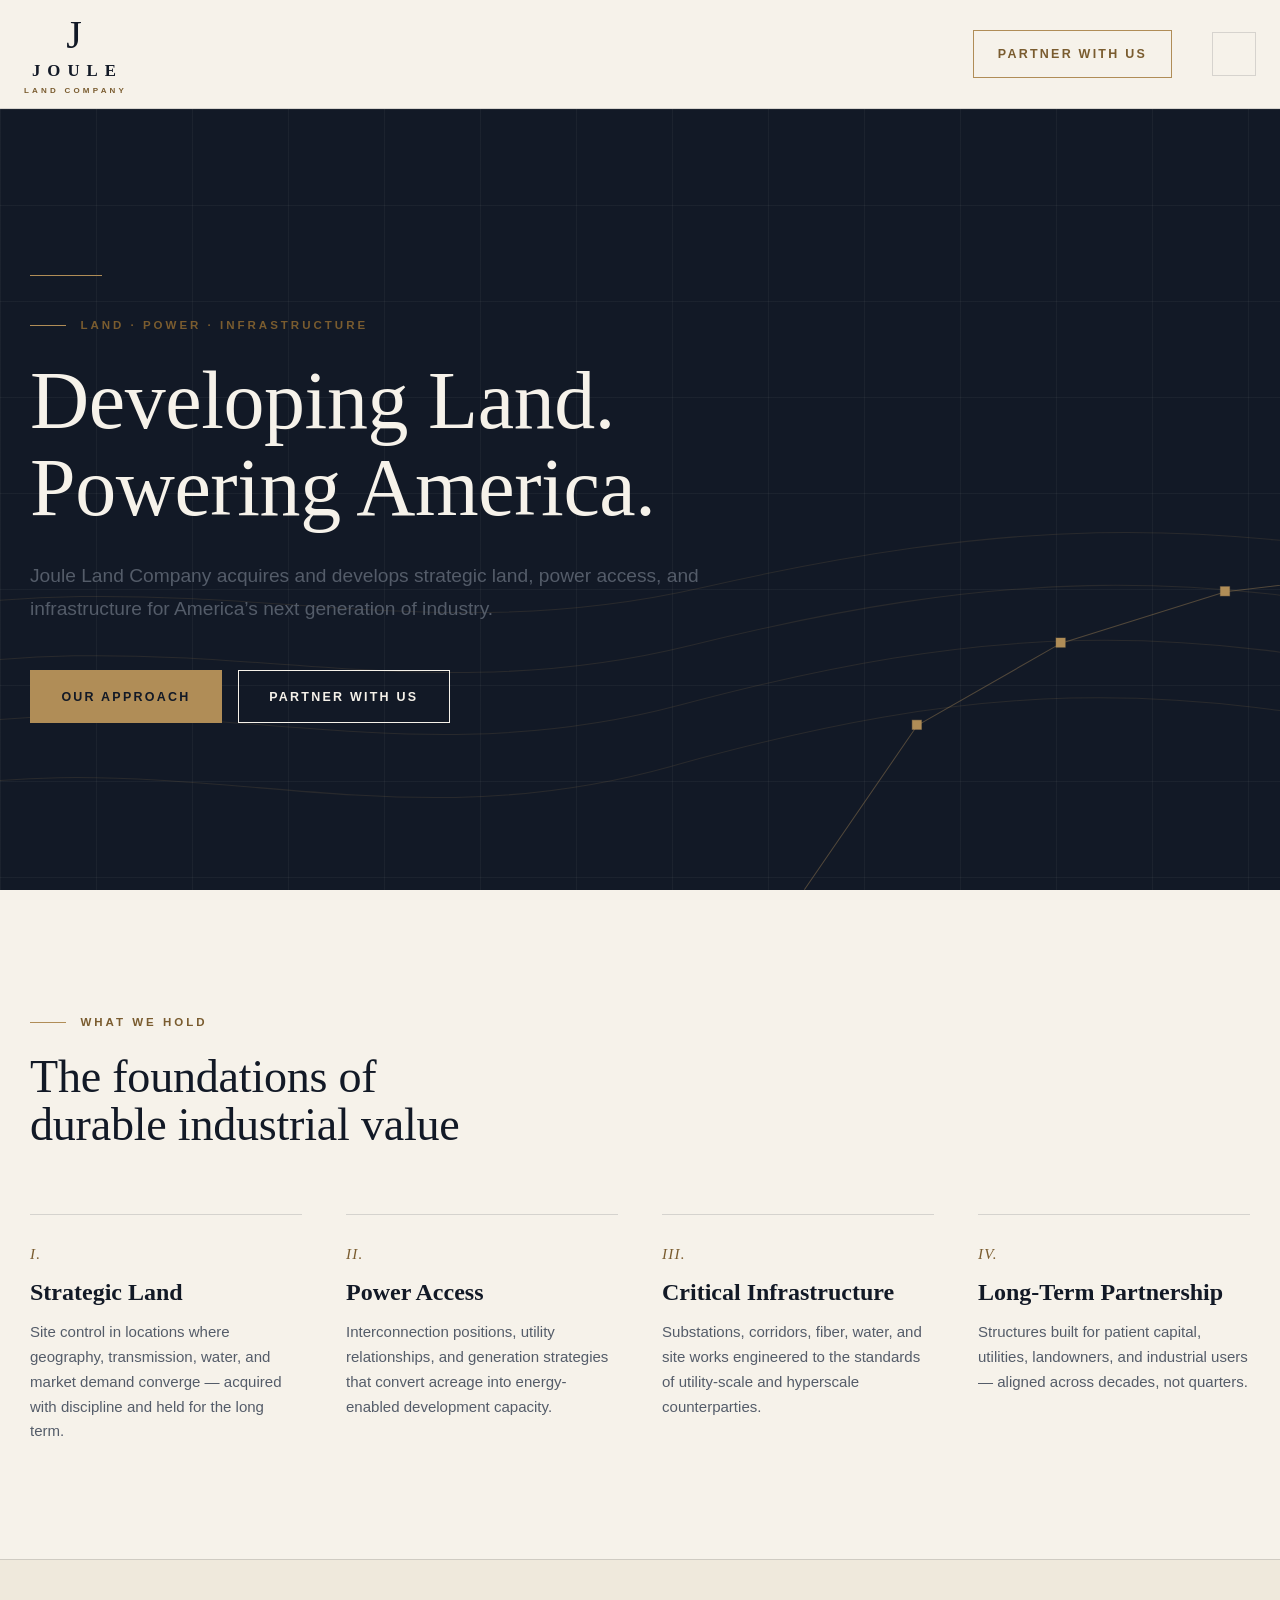
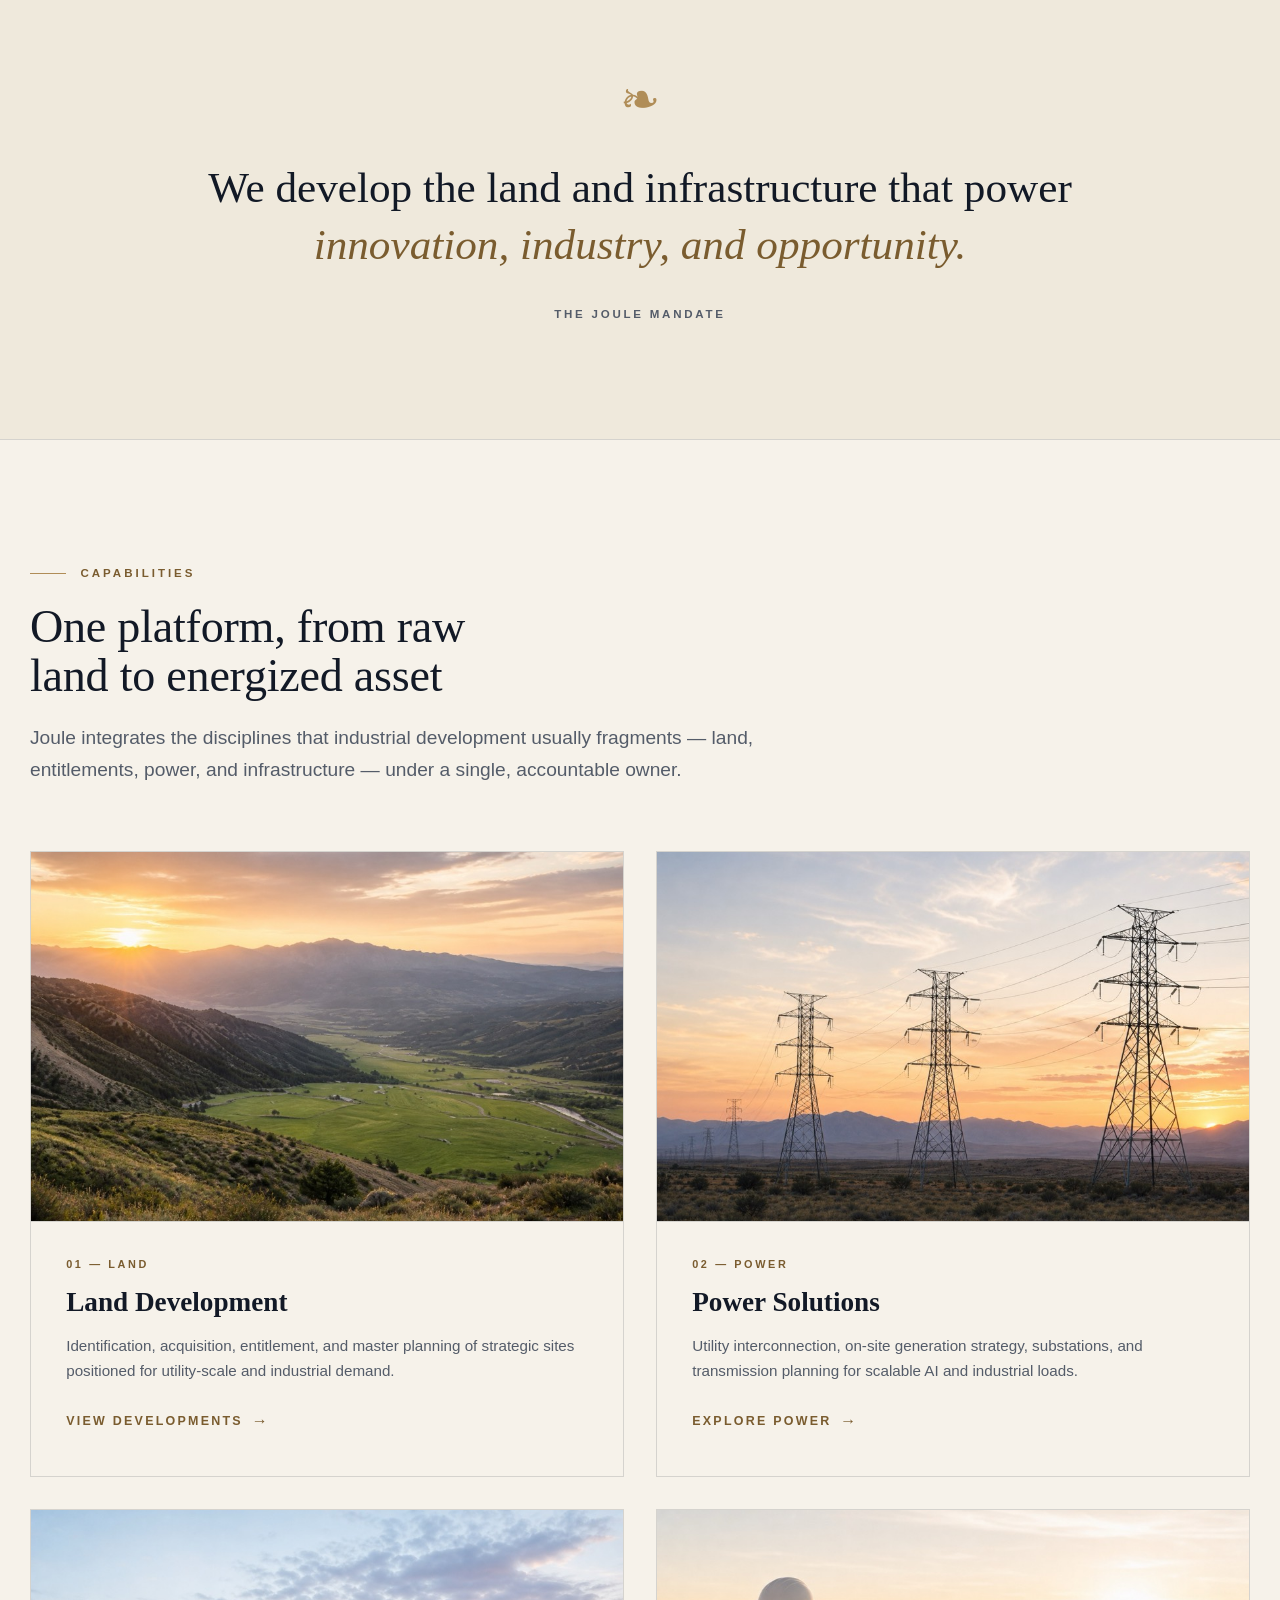
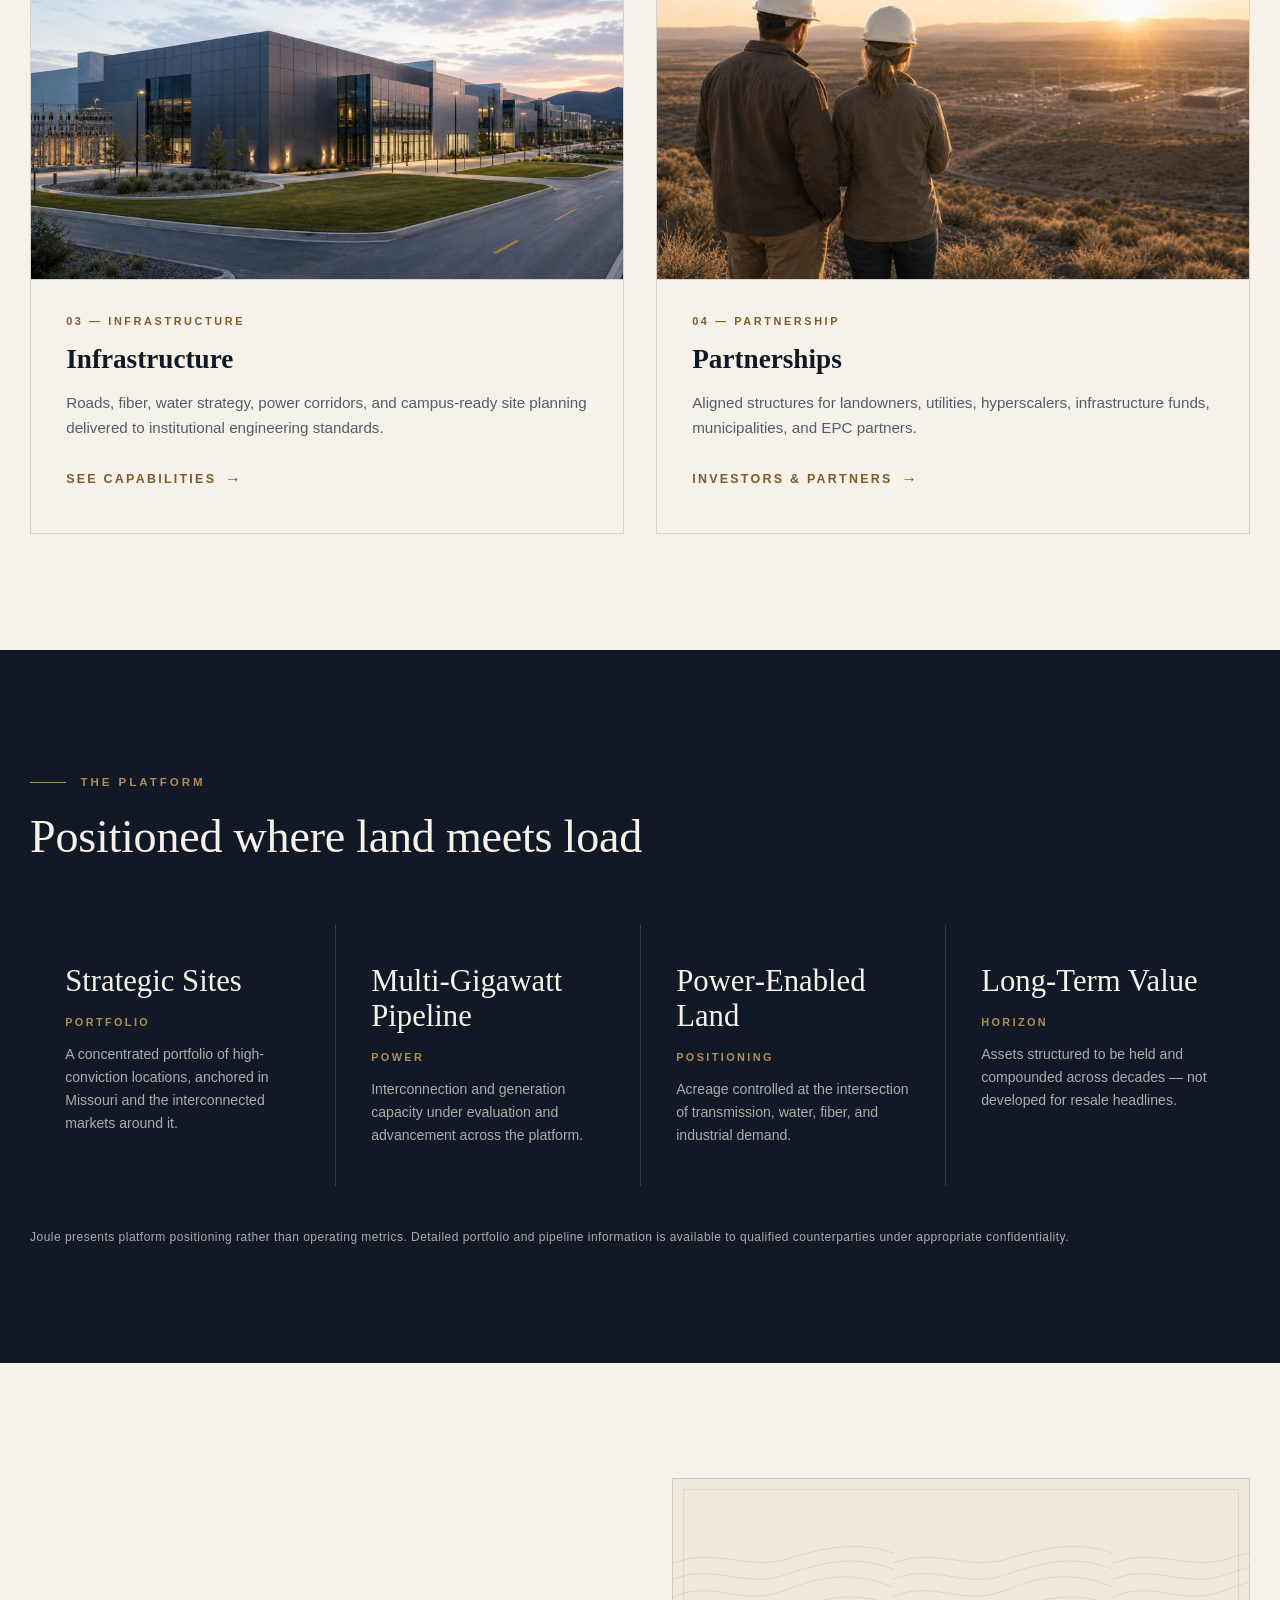
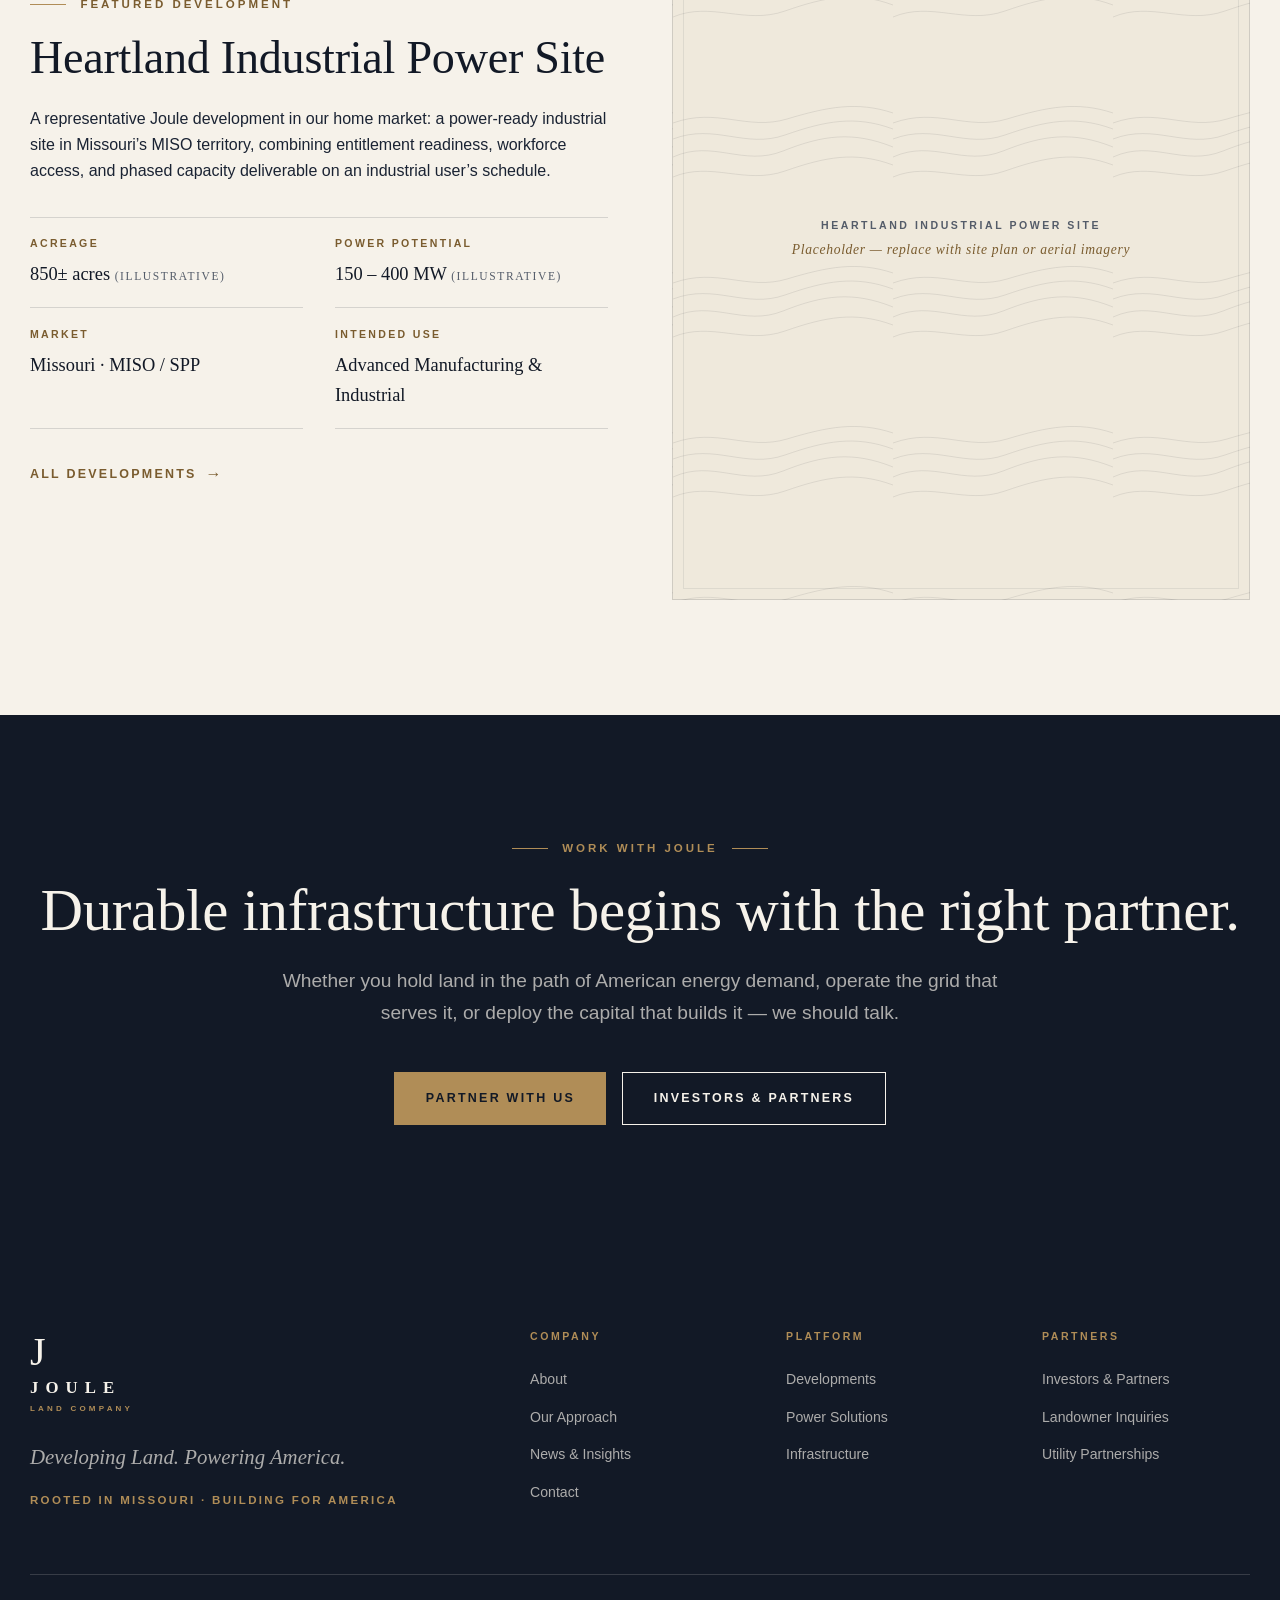
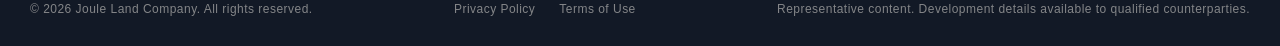
==== index.html @ 88231679 "World-class pass: consolidated design system, brand infrastructure, Missouri anchor, legal pages, se" ====
<!DOCTYPE html>
<html lang="en">
<head>
  <meta charset="UTF-8">
  <meta name="viewport" content="width=device-width, initial-scale=1.0">
  <title>Joule Land Company — Developing Land. Powering America.</title>
  <meta name="description" content="Joule Land Company acquires and develops strategic land, secures scalable power access, and delivers critical infrastructure for AI data centers, utilities, and American industry.">
  <link rel="icon" type="image/svg+xml" href="favicon.svg">
  <link rel="apple-touch-icon" href="apple-touch-icon.png">
  <meta property="og:type" content="website">
  <meta property="og:site_name" content="Joule Land Company">
  <meta property="og:title" content="Joule Land Company — Developing Land. Powering America.">
  <meta property="og:description" content="Strategic land, power access, and critical infrastructure for America's next generation of industry.">
  <meta property="og:image" content="images/brand-lockup.jpg">
  <meta name="twitter:card" content="summary_large_image">
  <!-- Enable at production domain launch:
  <link rel="canonical" href="https://joulelandcompany.com/"> -->
  <link rel="preload" href="fonts/cormorant-garamond-500.woff2" as="font" type="font/woff2" crossorigin>
  <link rel="preload" href="fonts/public-sans-400.woff2" as="font" type="font/woff2" crossorigin>
  <link rel="stylesheet" href="css/styles.css">
  <script type="application/ld+json">
  {
    "@context": "https://schema.org",
    "@type": "Organization",
    "name": "Joule Land Company",
    "slogan": "Developing Land. Powering America.",
    "description": "Joule Land Company acquires and develops strategic land, secures scalable power access, and delivers critical infrastructure for AI data centers, utilities, industrial campuses, and long-term American energy development.",
    "url": "https://joulelandcompany.com/",
    "email": "info@joulelandcompany.com",
    "address": { "@type": "PostalAddress", "addressRegion": "MO", "addressCountry": "US" },
    "areaServed": "US"
  }
  </script>
</head>
<body>
  <a class="skip-link" href="#main">Skip to main content</a>

  <header class="site-header">
    <div class="container header-inner">
      <a class="brand" href="index.html" aria-label="Joule Land Company — Home">
        <span class="brand-j" aria-hidden="true">J</span>
        <span class="brand-name">JOULE</span>
        <span class="brand-sub">Land Company</span>
      </a>
      <nav class="site-nav" id="site-nav" aria-label="Primary">
        <a href="about.html">About</a>
        <a href="our-approach.html">Our Approach</a>
        <a href="developments.html">Developments</a>
        <a href="power-solutions.html">Power Solutions</a>
        <a href="infrastructure.html">Infrastructure</a>
        <a href="investors-partners.html">Investors</a>
        <a href="insights.html">News</a>
        <a href="contact.html">Contact</a>
      </nav>
      <div class="header-cta">
        <a class="btn btn--outline" href="contact.html">Partner With Us</a>
      </div>
      <button class="nav-toggle" aria-expanded="false" aria-controls="site-nav" aria-label="Toggle navigation">
        <span></span><span></span><span></span>
      </button>
    </div>
  </header>

  <main id="main">

    <!-- Hero — dark, engraved, survey-plat motif -->
    <section class="hero">
      <svg class="hero-art" viewBox="0 0 1440 760" preserveAspectRatio="xMidYMid slice" aria-hidden="true" focusable="false">
        <g fill="none" stroke="#B08D57" stroke-opacity="0.14">
          <path d="M-60 620 C 260 540 460 660 760 580 S 1240 500 1520 560"/>
          <path d="M-60 560 C 270 484 470 596 770 522 S 1250 448 1520 502"/>
          <path d="M-60 500 C 280 430 480 534 780 466 S 1260 398 1520 446"/>
          <path d="M-60 680 C 250 598 450 724 750 640 S 1230 554 1520 618"/>
        </g>
        <g stroke="#B08D57" stroke-opacity="0.4">
          <polyline points="880,760 990,600 1130,520 1290,470 1440,452" fill="none"/>
          <rect x="985" y="595" width="9" height="9" fill="#B08D57"/>
          <rect x="1125" y="515" width="9" height="9" fill="#B08D57"/>
          <rect x="1285" y="465" width="9" height="9" fill="#B08D57"/>
        </g>
      </svg>
      <div class="container">
        <div class="hero-inner">
          <div class="hero-rule reveal"></div>
          <p class="eyebrow reveal">Land · Power · Infrastructure</p>
          <h1 class="display display--hero reveal reveal-d1">Developing Land.<br>Powering America.</h1>
          <p class="lede reveal reveal-d2">Joule Land Company acquires and develops strategic land, power access, and infrastructure for America&rsquo;s next generation of industry.</p>
          <div class="hero-actions reveal reveal-d3">
            <a class="btn btn--bronze" href="our-approach.html">Our Approach</a>
            <a class="btn btn--on-dark" href="contact.html">Partner With Us</a>
          </div>
        </div>
      </div>
    </section>

    <!-- Value pillars -->
    <section class="section">
      <div class="container">
        <div class="section-head reveal">
          <p class="eyebrow">What We Hold</p>
          <h2 class="display display--lg">The foundations of durable industrial value</h2>
        </div>
        <ul class="pillars">
          <li class="pillar reveal">
            <span class="pillar-num">I.</span>
            <h3>Strategic Land</h3>
            <p>Site control in locations where geography, transmission, water, and market demand converge — acquired with discipline and held for the long term.</p>
          </li>
          <li class="pillar reveal reveal-d1">
            <span class="pillar-num">II.</span>
            <h3>Power Access</h3>
            <p>Interconnection positions, utility relationships, and generation strategies that convert acreage into energy-enabled development capacity.</p>
          </li>
          <li class="pillar reveal reveal-d2">
            <span class="pillar-num">III.</span>
            <h3>Critical Infrastructure</h3>
            <p>Substations, corridors, fiber, water, and site works engineered to the standards of utility-scale and hyperscale counterparties.</p>
          </li>
          <li class="pillar reveal reveal-d3">
            <span class="pillar-num">IV.</span>
            <h3>Long-Term Partnership</h3>
            <p>Structures built for patient capital, utilities, landowners, and industrial users — aligned across decades, not quarters.</p>
          </li>
        </ul>
      </div>
    </section>

    <!-- Mission statement -->
    <section class="section section--tone section--line-top">
      <div class="container">
        <div class="statement reveal">
          <span class="statement-mark" aria-hidden="true">&#10087;</span>
          <blockquote>We develop the land and infrastructure that power <em>innovation, industry, and opportunity.</em></blockquote>
          <p class="attribution">The Joule Mandate</p>
        </div>
      </div>
    </section>

    <!-- Feature cards -->
    <section class="section section--line-top">
      <div class="container">
        <div class="section-head reveal">
          <p class="eyebrow">Capabilities</p>
          <h2 class="display display--lg">One platform, from raw land to energized asset</h2>
          <p class="lede">Joule integrates the disciplines that industrial development usually fragments — land, entitlements, power, and infrastructure — under a single, accountable owner.</p>
        </div>
        <div class="cards">
          <a class="card reveal" href="developments.html">
            <figure class="media">
              <img src="images/card-land.jpg"
                   srcset="images/card-land-480.jpg 480w, images/card-land-900.jpg 900w, images/card-land.jpg 1400w"
                   sizes="(max-width: 820px) 100vw, 50vw"
                   width="1400" height="1050"
                   alt="Open valley ranchland at sunrise with mountains in the distance" loading="lazy">
            </figure>
            <div class="card-body">
              <span class="card-kicker">01 — Land</span>
              <h3>Land Development</h3>
              <p>Identification, acquisition, entitlement, and master planning of strategic sites positioned for utility-scale and industrial demand.</p>
              <span class="text-link">View Developments</span>
            </div>
          </a>
          <a class="card reveal reveal-d1" href="power-solutions.html">
            <figure class="media">
              <img src="images/card-power.jpg"
                   srcset="images/card-power-480.jpg 480w, images/card-power-900.jpg 900w, images/card-power.jpg 1400w"
                   sizes="(max-width: 820px) 100vw, 50vw"
                   width="1400" height="1050"
                   alt="High-voltage transmission towers at sunset" loading="lazy">
            </figure>
            <div class="card-body">
              <span class="card-kicker">02 — Power</span>
              <h3>Power Solutions</h3>
              <p>Utility interconnection, on-site generation strategy, substations, and transmission planning for scalable AI and industrial loads.</p>
              <span class="text-link">Explore Power</span>
            </div>
          </a>
          <a class="card reveal" href="infrastructure.html">
            <figure class="media">
              <img src="images/card-infrastructure.jpg"
                   srcset="images/card-infrastructure-480.jpg 480w, images/card-infrastructure-900.jpg 900w, images/card-infrastructure.jpg 1400w"
                   sizes="(max-width: 820px) 100vw, 50vw"
                   width="1400" height="1050"
                   alt="Modern data center campus at dusk with substation" loading="lazy">
            </figure>
            <div class="card-body">
              <span class="card-kicker">03 — Infrastructure</span>
              <h3>Infrastructure</h3>
              <p>Roads, fiber, water strategy, power corridors, and campus-ready site planning delivered to institutional engineering standards.</p>
              <span class="text-link">See Capabilities</span>
            </div>
          </a>
          <a class="card reveal reveal-d1" href="investors-partners.html">
            <figure class="media">
              <img src="images/card-partnerships.jpg"
                   srcset="images/card-partnerships-480.jpg 480w, images/card-partnerships-900.jpg 900w, images/card-partnerships.jpg 1400w"
                   sizes="(max-width: 820px) 100vw, 50vw"
                   width="1400" height="1050"
                   alt="Two engineers overlooking a development site at sunset" loading="lazy">
            </figure>
            <div class="card-body">
              <span class="card-kicker">04 — Partnership</span>
              <h3>Partnerships</h3>
              <p>Aligned structures for landowners, utilities, hyperscalers, infrastructure funds, municipalities, and EPC partners.</p>
              <span class="text-link">Investors &amp; Partners</span>
            </div>
          </a>
        </div>
      </div>
    </section>

    <!-- Metrics band -->
    <section class="section section--dark">
      <div class="container">
        <div class="section-head reveal">
          <p class="eyebrow">The Platform</p>
          <h2 class="display display--lg">Positioned where land meets load</h2>
        </div>
        <div class="metrics reveal">
          <div class="metric">
            <div class="metric-value">Strategic Sites</div>
            <div class="metric-label">Portfolio</div>
            <p>A concentrated portfolio of high-conviction locations, anchored in Missouri and the interconnected markets around it.</p>
          </div>
          <div class="metric">
            <div class="metric-value">Multi&#8209;Gigawatt Pipeline</div>
            <div class="metric-label">Power</div>
            <p>Interconnection and generation capacity under evaluation and advancement across the platform.</p>
          </div>
          <div class="metric">
            <div class="metric-value">Power&#8209;Enabled Land</div>
            <div class="metric-label">Positioning</div>
            <p>Acreage controlled at the intersection of transmission, water, fiber, and industrial demand.</p>
          </div>
          <div class="metric">
            <div class="metric-value">Long&#8209;Term Value</div>
            <div class="metric-label">Horizon</div>
            <p>Assets structured to be held and compounded across decades — not developed for resale headlines.</p>
          </div>
        </div>
        <p class="metrics-note reveal">Joule presents platform positioning rather than operating metrics. Detailed portfolio and pipeline information is available to qualified counterparties under appropriate confidentiality.</p>
      </div>
    </section>

    <!-- Featured development — Missouri-anchored -->
    <section class="section">
      <div class="container">
        <div class="split split--media-right">
          <div class="split-content reveal">
            <p class="eyebrow">Featured Development</p>
            <h2 class="display display--lg">Heartland Industrial Power Site</h2>
            <div class="prose">
              <p>A representative Joule development in our home market: a power-ready industrial site in Missouri&rsquo;s MISO territory, combining entitlement readiness, workforce access, and phased capacity deliverable on an industrial user&rsquo;s schedule.</p>
            </div>
            <dl class="spec-list">
              <div><dt>Acreage</dt><dd>850&plusmn; acres <span class="smallcaps-note">(illustrative)</span></dd></div>
              <div><dt>Power Potential</dt><dd>150 &ndash; 400 MW <span class="smallcaps-note">(illustrative)</span></dd></div>
              <div><dt>Market</dt><dd>Missouri · MISO / SPP</dd></div>
              <div><dt>Intended Use</dt><dd>Advanced Manufacturing &amp; Industrial</dd></div>
            </dl>
            <a class="text-link" href="developments.html">All Developments</a>
          </div>
          <figure class="split-media media reveal reveal-d1" role="img" aria-label="Placeholder for Heartland Industrial Power Site imagery">
            <div class="media-ph media-ph--tall">
              <span class="media-label">Heartland Industrial Power Site<em>Placeholder — replace with site plan or aerial imagery</em></span>
            </div>
          </figure>
        </div>
      </div>
    </section>

    <!-- Partner CTA -->
    <section class="section section--dark">
      <div class="container">
        <div class="cta-band reveal">
          <p class="eyebrow eyebrow--center">Work With Joule</p>
          <h2 class="display display--xl">Durable infrastructure begins with the right partner.</h2>
          <p class="lede">Whether you hold land in the path of American energy demand, operate the grid that serves it, or deploy the capital that builds it — we should talk.</p>
          <div class="actions">
            <a class="btn btn--bronze" href="contact.html">Partner With Us</a>
            <a class="btn btn--on-dark" href="investors-partners.html">Investors &amp; Partners</a>
          </div>
        </div>
      </div>
    </section>

  </main>

  <footer class="site-footer">
    <div class="container">
      <div class="footer-main">
        <div class="footer-brand">
          <a class="brand brand--left" href="index.html" aria-label="Joule Land Company — Home">
            <span class="brand-j" aria-hidden="true">J</span>
            <span class="brand-name">JOULE</span>
            <span class="brand-sub">Land Company</span>
          </a>
          <p class="footer-slogan">Developing Land. Powering America.</p>
          <p class="footer-locale">Rooted in Missouri · Building for America</p>
        </div>
        <div class="footer-col">
          <h3>Company</h3>
          <ul>
            <li><a href="about.html">About</a></li>
            <li><a href="our-approach.html">Our Approach</a></li>
            <li><a href="insights.html">News &amp; Insights</a></li>
            <li><a href="contact.html">Contact</a></li>
          </ul>
        </div>
        <div class="footer-col">
          <h3>Platform</h3>
          <ul>
            <li><a href="developments.html">Developments</a></li>
            <li><a href="power-solutions.html">Power Solutions</a></li>
            <li><a href="infrastructure.html">Infrastructure</a></li>
          </ul>
        </div>
        <div class="footer-col">
          <h3>Partners</h3>
          <ul>
            <li><a href="investors-partners.html">Investors &amp; Partners</a></li>
            <li><a href="contact.html">Landowner Inquiries</a></li>
            <li><a href="contact.html">Utility Partnerships</a></li>
          </ul>
        </div>
      </div>
      <div class="footer-bottom">
        <span>&copy; <span id="footer-year">2026</span> Joule Land Company. All rights reserved.</span>
        <nav class="footer-legal" aria-label="Legal">
          <a href="privacy.html">Privacy Policy</a>
          <a href="terms.html">Terms of Use</a>
        </nav>
        <span>Representative content. Development details available to qualified counterparties.</span>
      </div>
    </div>
  </footer>

  <script src="js/main.js"></script>
</body>
</html>
---- css/styles.css ----
/* ============================================================
   JOULE LAND COMPANY — Design System v2.0 (consolidated)
   Developing Land. Powering America.
   ------------------------------------------------------------
   Palette:   deep navy ink / warm off-white paper / aged bronze
   Type:      Cormorant Garamond (display serif) + Public Sans (body)
   Voice:     institutional, restrained, permanent
   One generation, no drift: every visual decision lives here.
   ============================================================ */

/* ---------- Self-hosted fonts (latin subsets) ---------- */
@font-face {
  font-family: "Cormorant Garamond";
  font-style: normal; font-weight: 400; font-display: swap;
  src: url("../fonts/cormorant-garamond-400.woff2") format("woff2");
}
@font-face {
  font-family: "Cormorant Garamond";
  font-style: normal; font-weight: 500; font-display: swap;
  src: url("../fonts/cormorant-garamond-500.woff2") format("woff2");
}
@font-face {
  font-family: "Cormorant Garamond";
  font-style: normal; font-weight: 600; font-display: swap;
  src: url("../fonts/cormorant-garamond-600.woff2") format("woff2");
}
@font-face {
  font-family: "Cormorant Garamond";
  font-style: italic; font-weight: 400; font-display: swap;
  src: url("../fonts/cormorant-garamond-400-italic.woff2") format("woff2");
}
@font-face {
  font-family: "Cormorant Garamond";
  font-style: italic; font-weight: 500; font-display: swap;
  src: url("../fonts/cormorant-garamond-500-italic.woff2") format("woff2");
}
@font-face {
  font-family: "Public Sans";
  font-style: normal; font-weight: 400; font-display: swap;
  src: url("../fonts/public-sans-400.woff2") format("woff2");
}
@font-face {
  font-family: "Public Sans";
  font-style: normal; font-weight: 500; font-display: swap;
  src: url("../fonts/public-sans-500.woff2") format("woff2");
}
@font-face {
  font-family: "Public Sans";
  font-style: normal; font-weight: 600; font-display: swap;
  src: url("../fonts/public-sans-600.woff2") format("woff2");
}
@font-face {
  font-family: "Public Sans";
  font-style: normal; font-weight: 700; font-display: swap;
  src: url("../fonts/public-sans-700.woff2") format("woff2");
}

/* ---------- Design tokens ---------- */
:root {
  /* Color */
  --paper:        #F6F2EA;
  --paper-2:      #EFE9DC;
  --paper-3:      #E7DFCF;
  --ink:          #121926;
  --ink-2:        #1A2333;
  --ink-3:        #232E42;
  --bronze:       #7A5C2F;   /* text-safe bronze on paper */
  --bronze-light: #B08D57;   /* decorative / on dark */
  --bronze-pale:  #CBB48C;
  --muted:        #545C69;
  --muted-dark:   rgba(246, 242, 234, 0.68);
  --line:         rgba(18, 25, 38, 0.14);
  --line-soft:    rgba(18, 25, 38, 0.08);
  --line-dark:    rgba(246, 242, 234, 0.16);
  --error:        #8A3B2B;

  /* Type */
  --serif: "Cormorant Garamond", "Times New Roman", Georgia, serif;
  --sans:  "Public Sans", "Helvetica Neue", Helvetica, Arial, sans-serif;

  /* Rhythm */
  --space-section: clamp(4.5rem, 9vw, 8.5rem);
  --space-block:   clamp(2.5rem, 5vw, 4rem);
  --container:     1220px;
  --container-narrow: 860px;

  /* Motion */
  --dur: 0.7s;
  --dur-fast: 0.25s;
  --ease: cubic-bezier(0.25, 0.6, 0.3, 1);
}

/* ---------- Reset ---------- */
*, *::before, *::after { box-sizing: border-box; }
html { scroll-behavior: smooth; }
body {
  margin: 0;
  font-family: var(--sans);
  font-size: 1rem;
  line-height: 1.65;
  color: var(--ink);
  background: var(--paper);
  -webkit-font-smoothing: antialiased;
  text-rendering: optimizeLegibility;
}
img, svg { display: block; max-width: 100%; }
h1, h2, h3, h4, p, ul, ol, dl, figure { margin: 0; }
a { color: inherit; }
button { font: inherit; color: inherit; background: none; border: none; cursor: pointer; }

::selection { background: var(--bronze-light); color: var(--ink); }

/* Designed keyboard focus — bronze, offset, everywhere */
:focus { outline: none; }
:focus-visible {
  outline: 2px solid var(--bronze-light);
  outline-offset: 3px;
}

/* ---------- Layout primitives ---------- */
.container {
  width: min(var(--container), 100% - 3rem);
  margin-inline: auto;
}
.container--narrow { width: min(var(--container-narrow), 100% - 3rem); margin-inline: auto; }

.section { padding-block: var(--space-section); }
.section--dark { background: var(--ink); color: var(--paper); }
.section--tone { background: var(--paper-2); }
.section--line-top { border-top: 1px solid var(--line); }
.section--fill { min-height: 60vh; display: grid; align-items: center; }

/* ---------- Typography ---------- */
.eyebrow {
  display: inline-flex;
  align-items: center;
  gap: 0.9rem;
  font-size: 0.72rem;
  font-weight: 600;
  letter-spacing: 0.26em;
  text-transform: uppercase;
  color: var(--bronze);
}
.eyebrow::before {
  content: "";
  width: 2.25rem;
  height: 1px;
  background: var(--bronze-light);
}
.eyebrow--center { justify-content: center; }
.eyebrow--center::after {
  content: "";
  width: 2.25rem;
  height: 1px;
  background: var(--bronze-light);
}
.section--dark .eyebrow { color: var(--bronze-light); }

.display {
  font-family: var(--serif);
  font-weight: 500;
  line-height: 1.06;
  letter-spacing: -0.005em;
  text-wrap: balance;
}
.display--hero  { font-size: clamp(2.9rem, 6.4vw, 5.4rem); }
.display--xl    { font-size: clamp(2.4rem, 4.6vw, 3.9rem); }
.display--lg    { font-size: clamp(2rem, 3.6vw, 3rem); }
.display--md    { font-size: clamp(1.55rem, 2.6vw, 2.1rem); }

.lede {
  font-size: clamp(1.05rem, 1.6vw, 1.2rem);
  line-height: 1.7;
  color: var(--muted);
  max-width: 46em;
}
.section--dark .lede { color: var(--muted-dark); }

.prose { color: var(--ink-2); max-width: 44em; }
.prose p + p { margin-top: 1.15em; }
.prose strong { font-weight: 600; }
.section--dark .prose { color: var(--muted-dark); }

.smallcaps-note {
  font-size: 0.72rem;
  letter-spacing: 0.14em;
  text-transform: uppercase;
  color: var(--muted);
}
.section--dark .smallcaps-note { color: var(--muted-dark); }

/* ---------- Buttons & links ---------- */
.btn {
  display: inline-flex;
  align-items: center;
  gap: 0.6rem;
  padding: 0.95rem 1.9rem;
  font-size: 0.78rem;
  font-weight: 600;
  letter-spacing: 0.18em;
  text-transform: uppercase;
  text-decoration: none;
  border: 1px solid var(--ink);
  transition: background-color var(--dur-fast) var(--ease),
              color var(--dur-fast) var(--ease),
              border-color var(--dur-fast) var(--ease);
}
.btn--solid { background: var(--ink); color: var(--paper); }
.btn--solid:hover { background: var(--ink-3); border-color: var(--ink-3); }
.btn--ghost { background: transparent; color: var(--ink); }
.btn--ghost:hover { background: var(--ink); color: var(--paper); }
.btn--on-dark { border-color: var(--paper); color: var(--paper); background: transparent; }
.btn--on-dark:hover { background: var(--paper); color: var(--ink); }
.btn--bronze { border-color: var(--bronze-light); background: var(--bronze-light); color: var(--ink); }
.btn--bronze:hover { background: transparent; color: var(--bronze-light); }
.btn--outline { border-color: var(--bronze-light); color: var(--bronze); background: transparent; }
.btn--outline:hover { background: var(--bronze-light); color: var(--ink); }

.text-link {
  display: inline-flex;
  align-items: center;
  gap: 0.55rem;
  font-size: 0.78rem;
  font-weight: 600;
  letter-spacing: 0.18em;
  text-transform: uppercase;
  text-decoration: none;
  color: var(--bronze);
  border-bottom: 1px solid transparent;
  padding-bottom: 0.2rem;
  transition: border-color var(--dur-fast) var(--ease);
}
.text-link::after { content: "→"; font-family: var(--serif); font-size: 1rem; }
.text-link:hover { border-color: var(--bronze); }
.section--dark .text-link { color: var(--bronze-light); }
.section--dark .text-link:hover { border-color: var(--bronze-light); }

/* ---------- Header ---------- */
.site-header {
  position: sticky;
  top: 0;
  z-index: 50;
  background: rgba(246, 242, 234, 0.94);
  backdrop-filter: blur(8px);
  border-bottom: 1px solid var(--line);
}
.header-inner {
  display: flex;
  align-items: center;
  justify-content: space-between;
  gap: 1.5rem;
  min-height: 6.75rem;
  width: min(1380px, 100% - 3rem);
  margin-inline: auto;
}

/* Brand — stacked monogram lockup (the only brand treatment) */
.brand {
  display: flex;
  flex-direction: column;
  align-items: center;
  gap: 0;
  text-align: center;
  text-decoration: none;
  flex-shrink: 0;
}
.brand-j {
  font-family: var(--serif);
  font-weight: 500;
  font-size: 2.5rem;
  /* full line box so the serif J's descender clears the wordmark below */
  line-height: 1.2;
  margin-bottom: 0.15rem;
  color: var(--ink);
}
.brand-name {
  font-family: var(--serif);
  font-size: 1.05rem;
  font-weight: 600;
  letter-spacing: 0.42em;
  margin-right: -0.42em;
  line-height: 1.2;
  color: var(--ink);
}
.brand-sub {
  font-size: 0.5rem;
  font-weight: 600;
  letter-spacing: 0.4em;
  margin-right: -0.4em;
  margin-top: 0.2rem;
  text-transform: uppercase;
  color: var(--bronze);
}
.brand--left { align-items: flex-start; text-align: left; }

/* Nav */
.site-nav {
  display: flex;
  align-items: center;
  gap: clamp(0.9rem, 1.3vw, 1.5rem);
}
.site-nav a {
  font-size: 0.72rem;
  font-weight: 500;
  letter-spacing: 0.1em;
  text-transform: uppercase;
  text-decoration: none;
  color: var(--ink-2);
  padding: 0.35rem 0;
  border-bottom: 1px solid transparent;
  transition: color var(--dur-fast) var(--ease), border-color var(--dur-fast) var(--ease);
  white-space: nowrap;
}
.site-nav a:hover { color: var(--bronze); }
.site-nav a[aria-current="page"] {
  color: var(--bronze);
  border-bottom-color: var(--bronze-light);
}
.header-cta { flex-shrink: 0; }
.header-cta .btn { padding: 0.8rem 1.5rem; }

.nav-toggle {
  display: none;
  flex-direction: column;
  justify-content: center;
  gap: 6px;
  width: 2.75rem;
  height: 2.75rem;
  padding: 0.6rem;
  border: 1px solid var(--line);
}
.nav-toggle span {
  display: block;
  height: 1px;
  background: var(--ink);
  transition: transform var(--dur-fast) var(--ease), opacity var(--dur-fast) var(--ease);
}
.nav-toggle[aria-expanded="true"] span:nth-child(1) { transform: translateY(7px) rotate(45deg); }
.nav-toggle[aria-expanded="true"] span:nth-child(2) { opacity: 0; }
.nav-toggle[aria-expanded="true"] span:nth-child(3) { transform: translateY(-7px) rotate(-45deg); }

/* ---------- Hero (home — dark, engraved) ---------- */
.hero {
  position: relative;
  background: var(--ink);
  color: var(--paper);
  overflow: hidden;
}
.hero::before {
  content: "";
  position: absolute;
  inset: 0;
  background-image:
    linear-gradient(rgba(246,242,234,0.045) 1px, transparent 1px),
    linear-gradient(90deg, rgba(246,242,234,0.045) 1px, transparent 1px);
  background-size: 96px 96px;
  pointer-events: none;
}
.hero-art {
  position: absolute;
  inset: 0;
  width: 100%;
  height: 100%;
  pointer-events: none;
}
.hero-inner {
  position: relative;
  padding-block: clamp(6rem, 13vw, 11rem);
  max-width: 60rem;
}
.hero-inner .display { margin-top: 1.4rem; }
.hero .lede { margin-top: 1.8rem; max-width: 38em; }
.hero-actions { display: flex; flex-wrap: wrap; gap: 1rem; margin-top: 2.8rem; }
.hero-rule {
  width: 4.5rem;
  height: 1px;
  background: var(--bronze-light);
  margin-bottom: 2rem;
}

/* Interior page hero */
.page-hero {
  position: relative;
  background: var(--ink);
  color: var(--paper);
  overflow: hidden;
}
.page-hero::before {
  content: "";
  position: absolute;
  inset: 0;
  background-image:
    linear-gradient(rgba(246,242,234,0.04) 1px, transparent 1px),
    linear-gradient(90deg, rgba(246,242,234,0.04) 1px, transparent 1px);
  background-size: 96px 96px;
  pointer-events: none;
}
.page-hero-inner {
  position: relative;
  padding-block: clamp(4.5rem, 9vw, 7.5rem);
  max-width: 54rem;
}
.page-hero .display { margin-top: 1.4rem; }
.page-hero .lede { margin-top: 1.5rem; }

/* ---------- Section headers ---------- */
.section-head { max-width: 46rem; margin-bottom: var(--space-block); }
.section-head .display { margin-top: 1.3rem; }
.section-head .lede { margin-top: 1.3rem; }
.section-head--center { margin-inline: auto; text-align: center; }
.section-head--center .lede { margin-inline: auto; }

/* ---------- Pillars (typographic, roman numerals) ---------- */
.pillars {
  display: grid;
  grid-template-columns: repeat(4, 1fr);
  gap: 2.5rem 2.75rem;
  list-style: none;
  padding: 0;
}
.pillar {
  border-top: 1px solid var(--line);
  padding-top: 1.6rem;
}
.pillar-num {
  font-family: var(--serif);
  font-size: 0.95rem;
  font-style: italic;
  color: var(--bronze);
  letter-spacing: 0.08em;
}
.pillar h3 {
  font-family: var(--serif);
  font-size: 1.5rem;
  font-weight: 600;
  margin-top: 0.7rem;
  line-height: 1.2;
}
.pillar p { margin-top: 0.8rem; font-size: 0.94rem; color: var(--muted); }
.section--dark .pillar { border-top-color: var(--line-dark); }
.section--dark .pillar p { color: var(--muted-dark); }
.section--dark .pillar-num { color: var(--bronze-light); }

/* ---------- Statement ---------- */
.statement {
  text-align: center;
  max-width: 56rem;
  margin-inline: auto;
}
.statement blockquote {
  margin: 2.2rem 0 0;
  font-family: var(--serif);
  font-size: clamp(1.7rem, 3.4vw, 2.7rem);
  font-weight: 500;
  line-height: 1.32;
  color: var(--ink);
}
.statement blockquote em { font-style: italic; color: var(--bronze); }
.statement-mark {
  font-family: var(--serif);
  font-size: 3rem;
  line-height: 1;
  color: var(--bronze-light);
}
.statement .attribution {
  margin-top: 2rem;
  font-size: 0.72rem;
  font-weight: 600;
  letter-spacing: 0.24em;
  text-transform: uppercase;
  color: var(--muted);
}
.section--dark .statement blockquote { color: var(--paper); }
.section--dark .statement blockquote em { color: var(--bronze-light); }
.section--dark .statement .attribution { color: var(--muted-dark); }

/* ---------- Feature cards (2×2, numbered kickers) ---------- */
.cards {
  display: grid;
  grid-template-columns: repeat(2, 1fr);
  gap: 2rem;
}
.card {
  display: flex;
  flex-direction: column;
  background: var(--paper);
  border: 1px solid var(--line);
  text-decoration: none;
  transition: border-color 0.3s var(--ease), box-shadow 0.3s var(--ease);
}
.card:hover { border-color: var(--bronze-light); box-shadow: 0 14px 40px -22px rgba(18,25,38,0.35); }
.card-body { padding: 2.1rem 2.2rem 2.3rem; display: flex; flex-direction: column; flex: 1; }
.card-kicker {
  font-size: 0.68rem;
  font-weight: 600;
  letter-spacing: 0.24em;
  text-transform: uppercase;
  color: var(--bronze);
}
.card h3 {
  font-family: var(--serif);
  font-size: 1.7rem;
  font-weight: 600;
  margin-top: 0.75rem;
  line-height: 1.2;
}
.card p { margin-top: 0.9rem; font-size: 0.95rem; color: var(--muted); flex: 1; }
.card .text-link { margin-top: 1.6rem; }

/* ---------- Media: real imagery + labeled placeholders ---------- */
.media img { width: 100%; height: 100%; object-fit: cover; }
.card .media img { aspect-ratio: 16 / 10; border-bottom: 1px solid var(--line); }
.split-media img { aspect-ratio: 4 / 5; }
.project .media img { height: 100%; min-height: 280px; }
.article-card .media img { aspect-ratio: 21 / 9; border-bottom: 1px solid var(--line); }

.media { position: relative; }
.media-ph {
  position: relative;
  display: grid;
  place-items: center;
  aspect-ratio: 16 / 10;
  background-color: var(--paper-2);
  background-image: url("data:image/svg+xml,%3Csvg xmlns='http://www.w3.org/2000/svg' width='220' height='160' viewBox='0 0 220 160'%3E%3Cg fill='none' stroke='%23121926' stroke-opacity='0.09'%3E%3Cpath d='M0 118 C 40 100 70 128 110 112 S 180 92 220 108'/%3E%3Cpath d='M0 100 C 42 84 72 110 112 96 S 182 76 220 90'/%3E%3Cpath d='M0 84 C 44 68 74 92 114 80 S 184 62 220 74'/%3E%3Cpath d='M0 138 C 38 122 72 146 112 132 S 182 112 220 126'/%3E%3C/g%3E%3C/svg%3E");
  background-size: 220px 160px;
  border: 1px solid var(--line);
  overflow: hidden;
}
.media-ph::after {
  content: "";
  position: absolute;
  inset: 10px;
  border: 1px solid var(--line-soft);
  pointer-events: none;
}
.media-ph--dark { background-color: var(--ink-2); border-color: var(--line-dark); }
.media-ph--tall { aspect-ratio: 4 / 5; }
.media-ph--wide { aspect-ratio: 21 / 9; }
.media-label {
  position: relative;
  text-align: center;
  font-size: 0.66rem;
  font-weight: 600;
  letter-spacing: 0.24em;
  text-transform: uppercase;
  color: var(--muted);
  padding: 0 1.5rem;
  line-height: 2;
}
.media-ph--dark .media-label { color: var(--muted-dark); }
.media-label em {
  display: block;
  font-family: var(--serif);
  font-style: italic;
  font-weight: 400;
  font-size: 0.85rem;
  letter-spacing: 0.05em;
  text-transform: none;
  color: var(--bronze);
}
.media-ph--dark .media-label em { color: var(--bronze-light); }

/* ---------- Metrics band ---------- */
.metrics {
  display: grid;
  grid-template-columns: repeat(4, 1fr);
}
.metric {
  padding: 2.4rem 2.2rem;
  border-left: 1px solid var(--line-dark);
}
.metric:first-child { border-left: none; }
.metric-value {
  font-family: var(--serif);
  font-size: clamp(1.5rem, 2.4vw, 2rem);
  font-weight: 500;
  line-height: 1.15;
  color: var(--paper);
}
.metric-label {
  margin-top: 0.9rem;
  font-size: 0.68rem;
  font-weight: 600;
  letter-spacing: 0.22em;
  text-transform: uppercase;
  color: var(--bronze-light);
}
.metric p { margin-top: 0.7rem; font-size: 0.88rem; color: var(--muted-dark); }
.metrics-note {
  margin-top: 2.6rem;
  font-size: 0.75rem;
  color: var(--muted-dark);
  letter-spacing: 0.04em;
}

/* ---------- Split sections ---------- */
.split {
  display: grid;
  grid-template-columns: 1fr 1fr;
  gap: clamp(2.5rem, 5vw, 5rem);
  align-items: center;
}
.split--media-right .split-media { order: 2; }
.split-content .display { margin-top: 1.3rem; }
.split-content .prose { margin-top: 1.4rem; }
.split-content .btn, .split-content .text-link { margin-top: 2rem; }

/* ---------- Spec list ---------- */
.spec-list {
  display: grid;
  grid-template-columns: repeat(2, 1fr);
  gap: 0 2rem;
  margin-top: 2rem;
  border-top: 1px solid var(--line);
}
.spec-list > div {
  padding: 1.1rem 0;
  border-bottom: 1px solid var(--line);
}
.spec-list dt {
  font-size: 0.66rem;
  font-weight: 600;
  letter-spacing: 0.22em;
  text-transform: uppercase;
  color: var(--bronze);
}
.spec-list dd {
  margin: 0.4rem 0 0;
  font-family: var(--serif);
  font-size: 1.15rem;
  font-weight: 500;
  color: var(--ink);
}
.section--dark .spec-list { border-top-color: var(--line-dark); }
.section--dark .spec-list > div { border-bottom-color: var(--line-dark); }
.section--dark .spec-list dd { color: var(--paper); }
.section--dark .spec-list dt { color: var(--bronze-light); }

/* ---------- CTA band ---------- */
.cta-band { text-align: center; }
.cta-band .display { max-width: 24em; margin-inline: auto; margin-top: 1.4rem; }
.cta-band .lede { max-width: 38em; margin: 1.4rem auto 0; }
.cta-band .actions { display: flex; flex-wrap: wrap; gap: 1rem; justify-content: center; margin-top: 2.6rem; }

/* ---------- Numbered process ---------- */
.process { list-style: none; padding: 0; }
.process-step {
  display: grid;
  grid-template-columns: 8rem 1fr;
  gap: 2.5rem;
  padding: 2.75rem 0;
  border-top: 1px solid var(--line);
}
.process-step:last-child { border-bottom: 1px solid var(--line); }
.process-num {
  font-family: var(--serif);
  font-size: 3.2rem;
  font-weight: 400;
  font-style: italic;
  line-height: 1;
  color: var(--bronze-light);
}
.process-step h3 {
  font-family: var(--serif);
  font-size: 1.8rem;
  font-weight: 600;
  line-height: 1.2;
}
.process-step p { margin-top: 0.9rem; color: var(--muted); max-width: 42em; }
.process-tags { display: flex; flex-wrap: wrap; gap: 0.6rem; margin-top: 1.3rem; padding: 0; list-style: none; }
.process-tags li {
  font-size: 0.66rem;
  font-weight: 600;
  letter-spacing: 0.16em;
  text-transform: uppercase;
  color: var(--bronze);
  border: 1px solid var(--line);
  padding: 0.4rem 0.85rem;
}

/* ---------- Project cards ---------- */
.projects { display: grid; gap: 2.5rem; }
.projects-note { display: block; margin-bottom: 2.5rem; }
.project {
  display: grid;
  grid-template-columns: minmax(0, 5fr) minmax(0, 7fr);
  border: 1px solid var(--line);
  background: var(--paper);
  transition: border-color 0.3s var(--ease), box-shadow 0.3s var(--ease);
}
.project:hover { border-color: var(--bronze-light); box-shadow: 0 14px 40px -22px rgba(18,25,38,0.35); }
.project .media-ph { height: 100%; aspect-ratio: auto; min-height: 280px; border: none; border-right: 1px solid var(--line); }
.project-body { padding: 2.5rem 2.75rem 2.75rem; }
.project-status {
  display: inline-block;
  font-size: 0.64rem;
  font-weight: 600;
  letter-spacing: 0.2em;
  text-transform: uppercase;
  color: var(--bronze);
  border: 1px solid var(--bronze-light);
  padding: 0.4rem 0.9rem;
}
.project h3 {
  font-family: var(--serif);
  font-size: 2rem;
  font-weight: 600;
  margin-top: 1.2rem;
  line-height: 1.15;
}
.project-market {
  margin-top: 0.4rem;
  font-size: 0.78rem;
  font-weight: 600;
  letter-spacing: 0.16em;
  text-transform: uppercase;
  color: var(--muted);
}
.project p.desc { margin-top: 1.1rem; color: var(--muted); font-size: 0.95rem; max-width: 40em; }
.project .spec-list { margin-top: 1.8rem; }
.project .spec-list dd { font-size: 1.02rem; }

/* ---------- Missouri territory map ---------- */
.territory {
  display: grid;
  grid-template-columns: minmax(0, 5fr) minmax(0, 7fr);
  gap: clamp(2.5rem, 5vw, 5rem);
  align-items: center;
}
.territory-content .display { margin-top: 1.3rem; }
.territory-content .prose { margin-top: 1.4rem; }
.territory-map {
  background: var(--ink-2);
  border: 1px solid var(--line-dark);
  padding: clamp(1.5rem, 3vw, 2.5rem);
}
.territory-map svg { width: 100%; height: auto; }
.territory-note { margin-top: 1.2rem; font-size: 0.72rem; letter-spacing: 0.06em; color: var(--muted-dark); }

/* ---------- Capability rows ---------- */
.capabilities { display: grid; grid-template-columns: repeat(3, 1fr); gap: 2rem; }
.capability {
  border: 1px solid var(--line);
  background: var(--paper);
  padding: 2.1rem 2rem 2.3rem;
}
.capability-icon {
  width: 3rem;
  height: 3rem;
  border: 1px solid var(--bronze-light);
  display: grid;
  place-items: center;
  font-family: var(--serif);
  font-style: italic;
  font-size: 1.25rem;
  color: var(--bronze);
}
.capability h3 {
  font-family: var(--serif);
  font-size: 1.45rem;
  font-weight: 600;
  margin-top: 1.3rem;
  line-height: 1.25;
}
.capability p { margin-top: 0.8rem; font-size: 0.92rem; color: var(--muted); }

/* ---------- Checklist ---------- */
.checklist { list-style: none; padding: 0; display: grid; gap: 1rem; margin-top: 1.8rem; }
.checklist li {
  display: flex;
  gap: 1rem;
  align-items: baseline;
  font-size: 0.98rem;
  color: var(--ink-2);
}
.checklist li::before {
  content: "—";
  color: var(--bronze);
  font-family: var(--serif);
  flex-shrink: 0;
}
.section--dark .checklist li { color: var(--muted-dark); }
.section--dark .checklist li::before { color: var(--bronze-light); }

/* ---------- Audience grid ---------- */
.audiences { display: grid; grid-template-columns: repeat(3, 1fr); gap: 0; border: 1px solid var(--line); }
.audience {
  padding: 2.3rem 2.2rem 2.5rem;
  border-right: 1px solid var(--line);
  border-bottom: 1px solid var(--line);
  background: var(--paper);
}
.audience:nth-child(3n) { border-right: none; }
.audience:nth-last-child(-n+3) { border-bottom: none; }
.audience h3 {
  font-family: var(--serif);
  font-size: 1.4rem;
  font-weight: 600;
  line-height: 1.25;
  margin-top: 0.6rem;
}
.audience-num {
  font-family: var(--serif);
  font-style: italic;
  font-size: 0.9rem;
  color: var(--bronze);
}
.audience p { margin-top: 0.75rem; font-size: 0.92rem; color: var(--muted); }
.audience--cta h3 { color: var(--bronze); }
.audience--cta .audience-more { margin-top: 1.2rem; }

/* ---------- Leadership ---------- */
.leaders { display: grid; grid-template-columns: repeat(3, 1fr); gap: 2rem; }
.leader { border: 1px solid var(--line); background: var(--paper); }
.leader .media-ph { aspect-ratio: 1 / 1; border: none; border-bottom: 1px solid var(--line); }
.leader-body { padding: 1.8rem 2rem 2.1rem; }
.leader h3 {
  font-family: var(--serif);
  font-size: 1.45rem;
  font-weight: 600;
  line-height: 1.2;
}
.leader-role {
  margin-top: 0.4rem;
  font-size: 0.66rem;
  font-weight: 600;
  letter-spacing: 0.22em;
  text-transform: uppercase;
  color: var(--bronze);
}
.leader p { margin-top: 0.9rem; font-size: 0.9rem; color: var(--muted); }

/* ---------- Articles ---------- */
.articles { display: grid; grid-template-columns: repeat(2, 1fr); gap: 2rem; }
.articles-note { display: block; margin-top: 2.5rem; }
.article-card {
  display: flex;
  flex-direction: column;
  border: 1px solid var(--line);
  background: var(--paper);
  text-decoration: none;
  transition: border-color 0.3s var(--ease), box-shadow 0.3s var(--ease);
}
.article-card:hover { border-color: var(--bronze-light); box-shadow: 0 14px 40px -22px rgba(18,25,38,0.35); }
.article-card .media-ph { aspect-ratio: 21 / 9; border: none; border-bottom: 1px solid var(--line); }
.article-body { padding: 2rem 2.2rem 2.3rem; display: flex; flex-direction: column; flex: 1; }
.article-meta {
  display: flex;
  gap: 1.2rem;
  font-size: 0.66rem;
  font-weight: 600;
  letter-spacing: 0.2em;
  text-transform: uppercase;
  color: var(--bronze);
}
.article-meta .date { color: var(--muted); }
.article-card h3 {
  font-family: var(--serif);
  font-size: 1.65rem;
  font-weight: 600;
  margin-top: 0.9rem;
  line-height: 1.25;
}
.article-card p { margin-top: 0.85rem; font-size: 0.93rem; color: var(--muted); flex: 1; }
.article-card .text-link { margin-top: 1.5rem; }
.article-card--feature { grid-column: 1 / -1; flex-direction: row; }
.article-card--feature .media-ph { aspect-ratio: auto; min-height: 320px; flex: 1.1; border-bottom: none; border-right: 1px solid var(--line); }
.article-card--feature .article-body { flex: 1; justify-content: center; padding: 3rem; }
.article-card--feature h3 { font-size: clamp(1.8rem, 2.6vw, 2.3rem); }
.article-card--note .article-body { justify-content: center; min-height: 16rem; }

/* ---------- Contact ---------- */
.contact-grid {
  display: grid;
  grid-template-columns: minmax(0, 5fr) minmax(0, 7fr);
  gap: clamp(2.5rem, 5vw, 5rem);
  align-items: start;
}
.contact-aside .display--md { margin-top: 1.2rem; }
.contact-aside .prose { margin-top: 1.4rem; }
.contact-aside > .smallcaps-note { display: block; margin-top: 2rem; }
.contact-channels { margin-top: 2.5rem; display: grid; gap: 1.6rem; }
.contact-channel { border-top: 1px solid var(--line); padding-top: 1.2rem; }
.contact-channel h3 {
  font-size: 0.68rem;
  font-weight: 600;
  letter-spacing: 0.22em;
  text-transform: uppercase;
  color: var(--bronze);
}
.contact-channel p { margin-top: 0.45rem; font-family: var(--serif); font-size: 1.15rem; }
.contact-channel a { text-decoration: none; }
.contact-channel a:hover { color: var(--bronze); }

.form { background: var(--paper); border: 1px solid var(--line); padding: clamp(1.8rem, 4vw, 3rem); }
.form-grid { display: grid; grid-template-columns: 1fr 1fr; gap: 1.4rem 1.6rem; }
.field { display: flex; flex-direction: column; gap: 0.5rem; }
.field--full { grid-column: 1 / -1; }
.field label {
  font-size: 0.66rem;
  font-weight: 600;
  letter-spacing: 0.2em;
  text-transform: uppercase;
  color: var(--ink-2);
}
.field label .req { color: var(--bronze); }
.field label .hint { letter-spacing: 0.08em; }
.field input,
.field select,
.field textarea {
  font-family: var(--sans);
  font-size: 0.95rem;
  color: var(--ink);
  background: var(--paper);
  border: 1px solid var(--line);
  border-radius: 0;
  padding: 0.85rem 1rem;
  transition: border-color var(--dur-fast) var(--ease);
  appearance: none;
  -webkit-appearance: none;
}
.field select {
  background-image: url("data:image/svg+xml,%3Csvg xmlns='http://www.w3.org/2000/svg' width='10' height='6'%3E%3Cpath d='M1 1l4 4 4-4' fill='none' stroke='%237A5C2F'/%3E%3C/svg%3E");
  background-repeat: no-repeat;
  background-position: right 1rem center;
  padding-right: 2.5rem;
}
.field textarea { min-height: 9rem; resize: vertical; }
.field input:focus, .field select:focus, .field textarea:focus {
  outline: none;
  border-color: var(--bronze);
}
.field input.invalid, .field select.invalid, .field textarea.invalid { border-color: var(--error); }
.field-error {
  display: none;
  font-size: 0.78rem;
  color: var(--error);
}
.field.has-error .field-error { display: block; }
.form-footer { margin-top: 1.8rem; display: flex; flex-wrap: wrap; align-items: center; gap: 1.5rem; }
.form-note { font-size: 0.8rem; color: var(--muted); max-width: 30em; }
.form-confirm {
  margin-top: 1.5rem;
  border: 1px solid var(--bronze-light);
  background: var(--paper-2);
  padding: 1.2rem 1.4rem;
  font-size: 0.92rem;
  color: var(--ink-2);
}
.form-confirm--error { border-color: var(--error); }
.form-confirm[hidden] { display: none; }

/* ---------- Legal pages ---------- */
.legal-prose { max-width: 46em; }
.legal-prose h2 {
  font-family: var(--serif);
  font-size: 1.6rem;
  font-weight: 600;
  margin-top: 2.4rem;
  line-height: 1.25;
}
.legal-prose p, .legal-prose li { margin-top: 0.9rem; color: var(--ink-2); font-size: 0.96rem; }
.legal-prose ul { padding-left: 1.2rem; }
.legal-updated { margin-top: 1rem; }

/* ---------- Footer ---------- */
.site-footer { background: var(--ink); color: var(--paper); }
.footer-main {
  display: grid;
  grid-template-columns: minmax(0, 5fr) repeat(3, minmax(0, 2.3fr));
  gap: 3rem;
  padding-block: clamp(3.5rem, 7vw, 5.5rem) clamp(2.5rem, 5vw, 4rem);
}
.footer-brand .brand-j { color: var(--paper); }
.footer-brand .brand-name { color: var(--paper); }
.footer-brand .brand-sub { color: var(--bronze-light); }
.footer-slogan {
  margin-top: 1.6rem;
  font-family: var(--serif);
  font-size: 1.3rem;
  font-style: italic;
  color: var(--muted-dark);
  max-width: 18em;
}
.footer-locale {
  margin-top: 1rem;
  font-size: 0.72rem;
  font-weight: 600;
  letter-spacing: 0.2em;
  text-transform: uppercase;
  color: var(--bronze-light);
}
.footer-col h3 {
  font-size: 0.66rem;
  font-weight: 600;
  letter-spacing: 0.24em;
  text-transform: uppercase;
  color: var(--bronze-light);
  margin-bottom: 1.3rem;
}
.footer-col ul { list-style: none; padding: 0; display: grid; gap: 0.7rem; }
.footer-col a {
  font-size: 0.88rem;
  text-decoration: none;
  color: var(--muted-dark);
  transition: color var(--dur-fast) var(--ease);
}
.footer-col a:hover { color: var(--paper); }
.footer-bottom {
  border-top: 1px solid var(--line-dark);
  padding-block: 1.6rem;
  display: flex;
  flex-wrap: wrap;
  justify-content: space-between;
  gap: 1rem;
  font-size: 0.75rem;
  color: rgba(246,242,234,0.5);
  letter-spacing: 0.04em;
}
.footer-legal { display: flex; gap: 1.5rem; }
.footer-legal a { color: rgba(246,242,234,0.5); text-decoration: none; }
.footer-legal a:hover { color: var(--paper); }

/* ---------- Reveal (respects reduced motion) ---------- */
.reveal { opacity: 0; transform: translateY(18px); transition: opacity var(--dur) var(--ease), transform var(--dur) var(--ease); }
.reveal.in-view { opacity: 1; transform: none; }
.reveal-d1 { transition-delay: 0.08s; }
.reveal-d2 { transition-delay: 0.16s; }
.reveal-d3 { transition-delay: 0.24s; }
@media (prefers-reduced-motion: reduce) {
  html { scroll-behavior: auto; }
  .reveal { opacity: 1; transform: none; transition: none; }
}

/* ---------- Skip link ---------- */
.skip-link {
  position: absolute;
  left: -9999px;
  top: 0;
  z-index: 100;
  background: var(--ink);
  color: var(--paper);
  padding: 0.8rem 1.2rem;
  font-size: 0.85rem;
}
.skip-link:focus { left: 0; }

/* ============================================================
   Responsive
   ============================================================ */
@media (max-width: 1400px) {
  .site-nav {
    position: fixed;
    inset: 6.75rem 0 auto 0;
    z-index: 49;
    flex-direction: column;
    align-items: stretch;
    gap: 0;
    background: var(--paper);
    border-bottom: 1px solid var(--line);
    padding: 0.5rem 1.5rem 1.5rem;
    display: none;
  }
  .site-nav.open { display: flex; }
  .site-nav a {
    padding: 1rem 0.25rem;
    border-bottom: 1px solid var(--line-soft);
    font-size: 0.85rem;
  }
  .site-nav a[aria-current="page"] { border-bottom-color: var(--bronze-light); }
  .nav-toggle { display: flex; }
  .header-cta { margin-left: auto; margin-right: 1rem; }
}

@media (max-width: 1140px) {
  .pillars { grid-template-columns: repeat(2, 1fr); }
  .capabilities { grid-template-columns: repeat(2, 1fr); }
  .metrics { grid-template-columns: repeat(2, 1fr); }
  .metric { border-left: none; border-top: 1px solid var(--line-dark); }
  .metric:nth-child(-n+2) { border-top: none; }
  .metric:nth-child(even) { border-left: 1px solid var(--line-dark); }
  .audiences { grid-template-columns: repeat(2, 1fr); }
  .audience:nth-child(3n) { border-right: 1px solid var(--line); }
  .audience:nth-child(2n) { border-right: none; }
  .audience:nth-last-child(-n+3) { border-bottom: 1px solid var(--line); }
  .audience:nth-last-child(-n+2) { border-bottom: none; }
  .leaders { grid-template-columns: repeat(2, 1fr); }
}

@media (max-width: 820px) {
  .split, .contact-grid, .territory { grid-template-columns: 1fr; }
  .split--media-right .split-media { order: 0; }
  .cards, .articles { grid-template-columns: 1fr; }
  .project { grid-template-columns: 1fr; }
  .project .media-ph { min-height: 200px; border-right: none; border-bottom: 1px solid var(--line); }
  .project .media img { min-height: 0; }
  .article-card--feature { flex-direction: column; }
  .article-card--feature .media-ph { min-height: 220px; border-right: none; border-bottom: 1px solid var(--line); }
  .footer-main { grid-template-columns: 1fr 1fr; }
  .process-step { grid-template-columns: 1fr; gap: 1rem; }
  .process-num { font-size: 2.4rem; }
  .header-cta { display: none; }
  .brand-j { font-size: 2.1rem; }
  .brand-name { font-size: 0.92rem; }
  .header-inner { min-height: 5.75rem; }
  .site-nav { inset: 5.75rem 0 auto 0; }
  .leaders { grid-template-columns: 1fr; }
}

@media (max-width: 560px) {
  .pillars, .capabilities, .metrics, .audiences { grid-template-columns: 1fr; }
  .metric { border-left: none !important; padding-inline: 0; }
  .metric:nth-child(-n+2) { border-top: 1px solid var(--line-dark); }
  .metric:first-child { border-top: none; }
  .audience { border-right: none !important; border-bottom: 1px solid var(--line) !important; }
  .audience:last-child { border-bottom: none !important; }
  .form-grid { grid-template-columns: 1fr; }
  .spec-list { grid-template-columns: 1fr; }
  .footer-main { grid-template-columns: 1fr; gap: 2.25rem; }
}
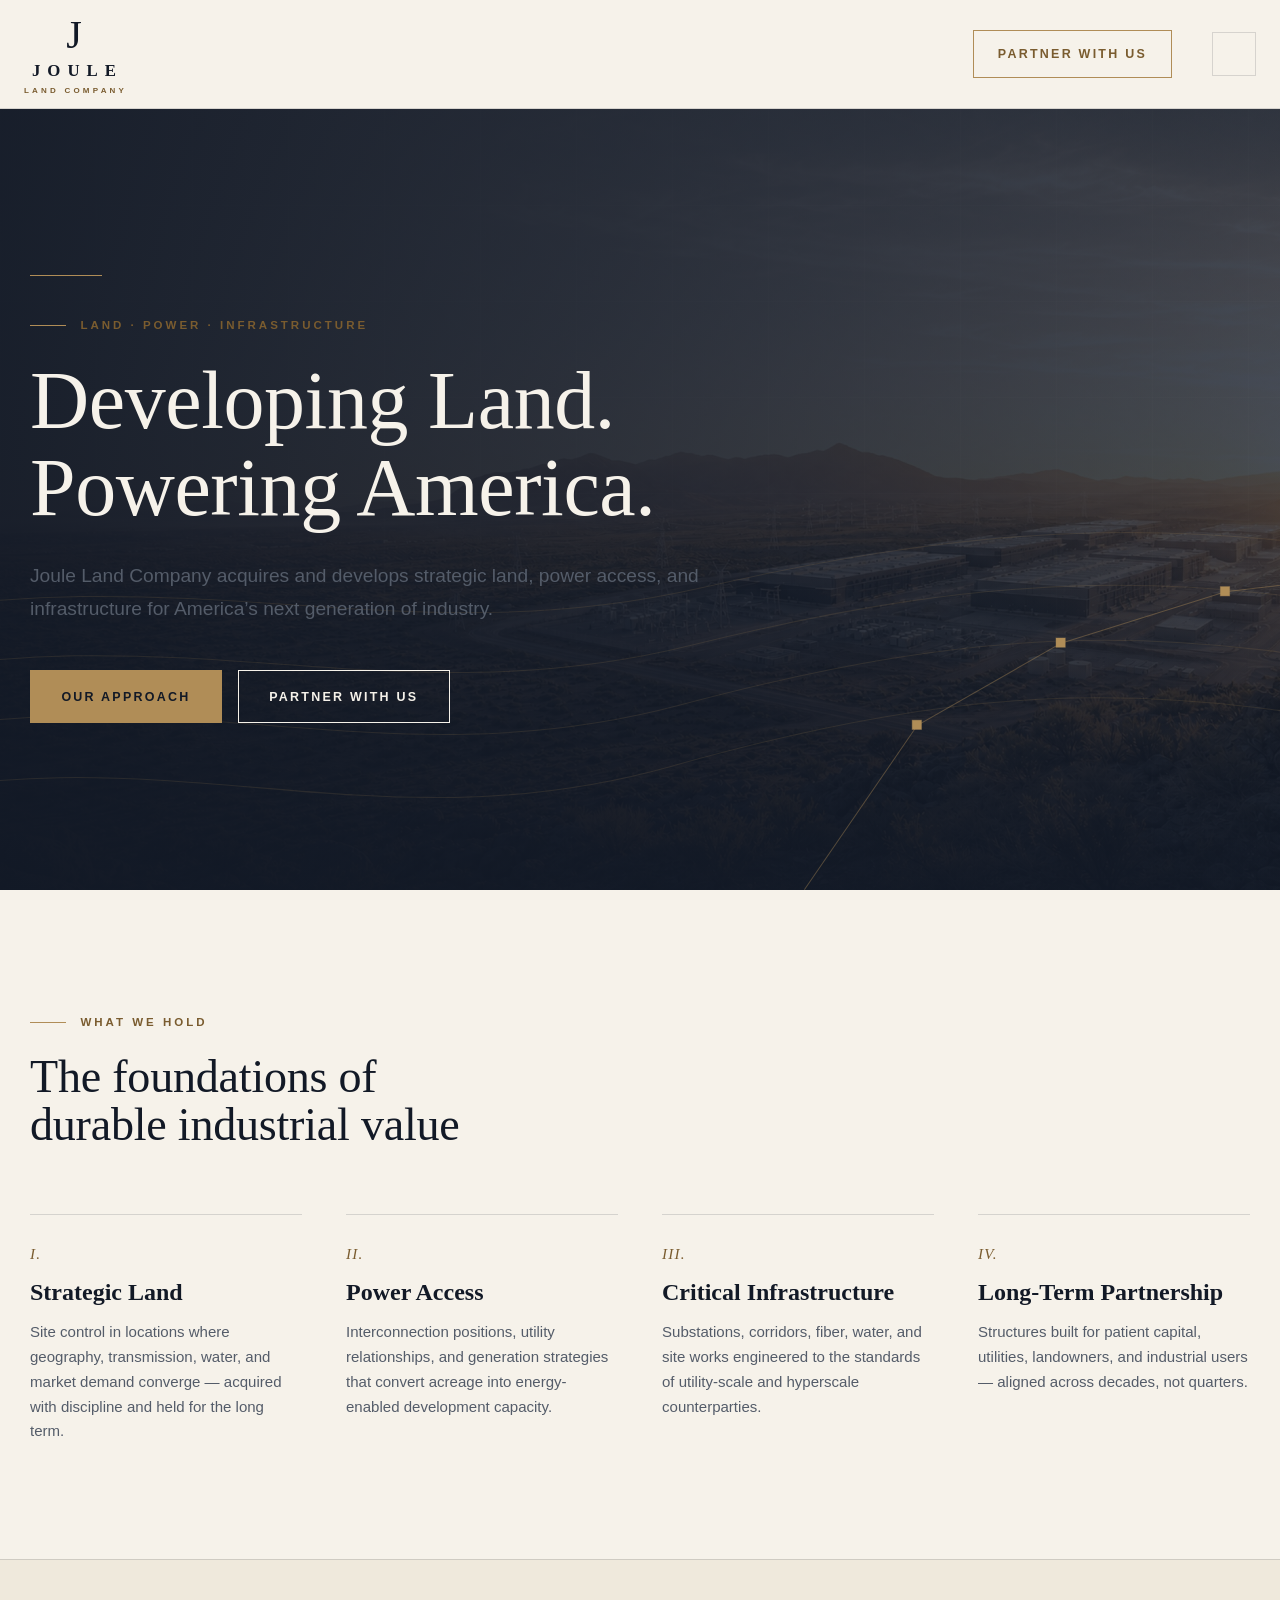
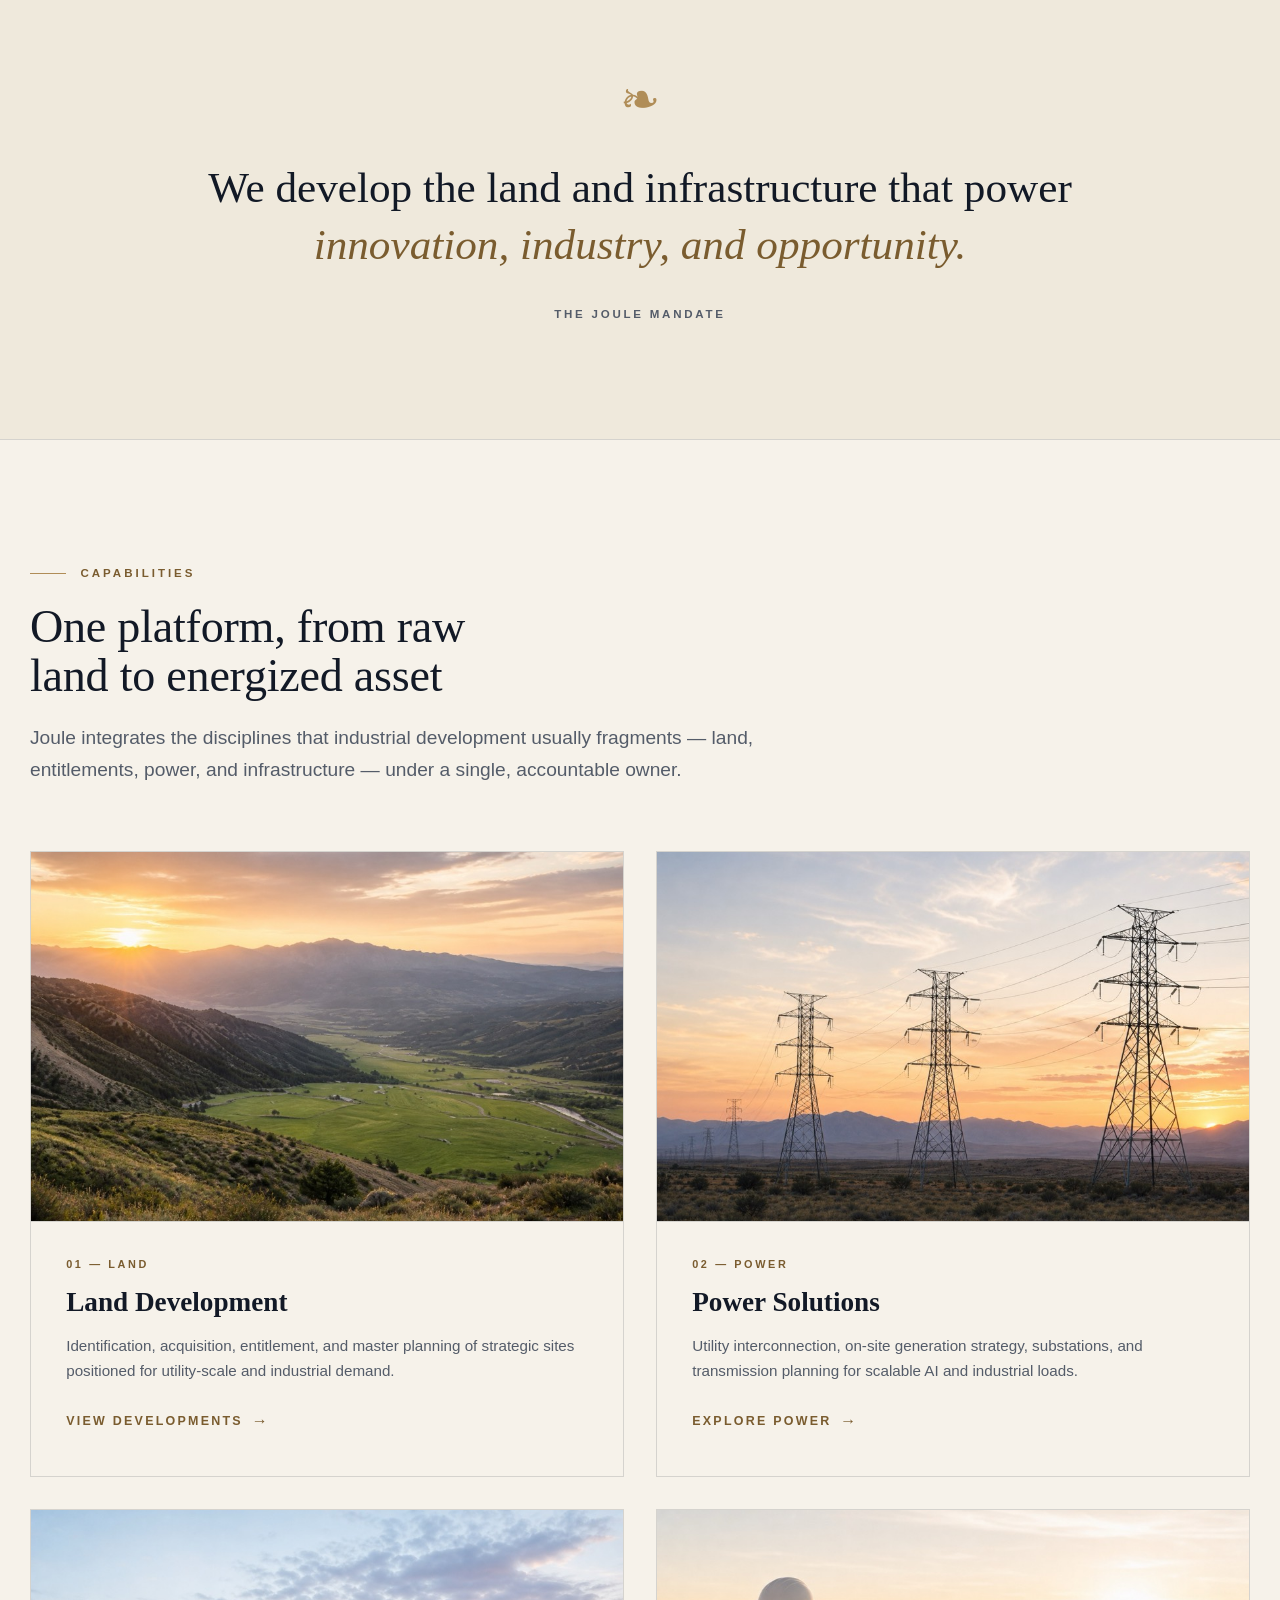
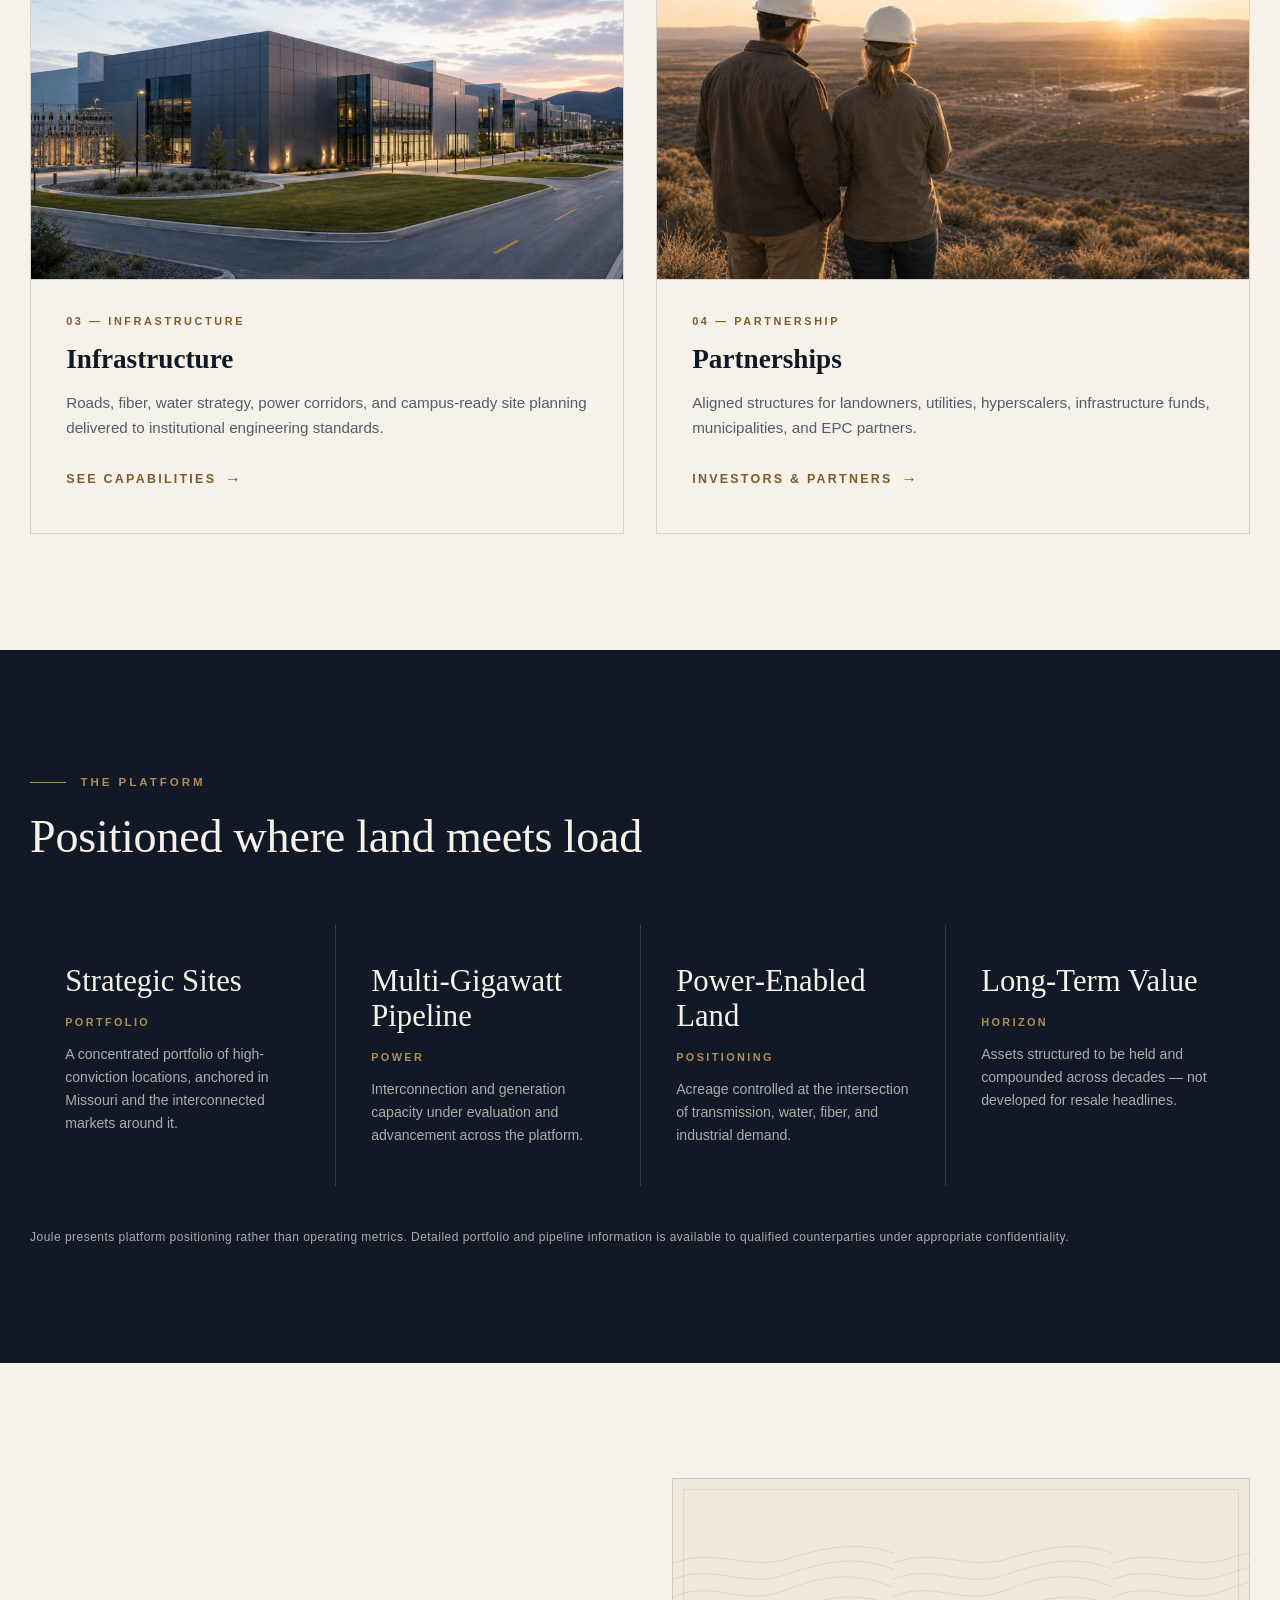
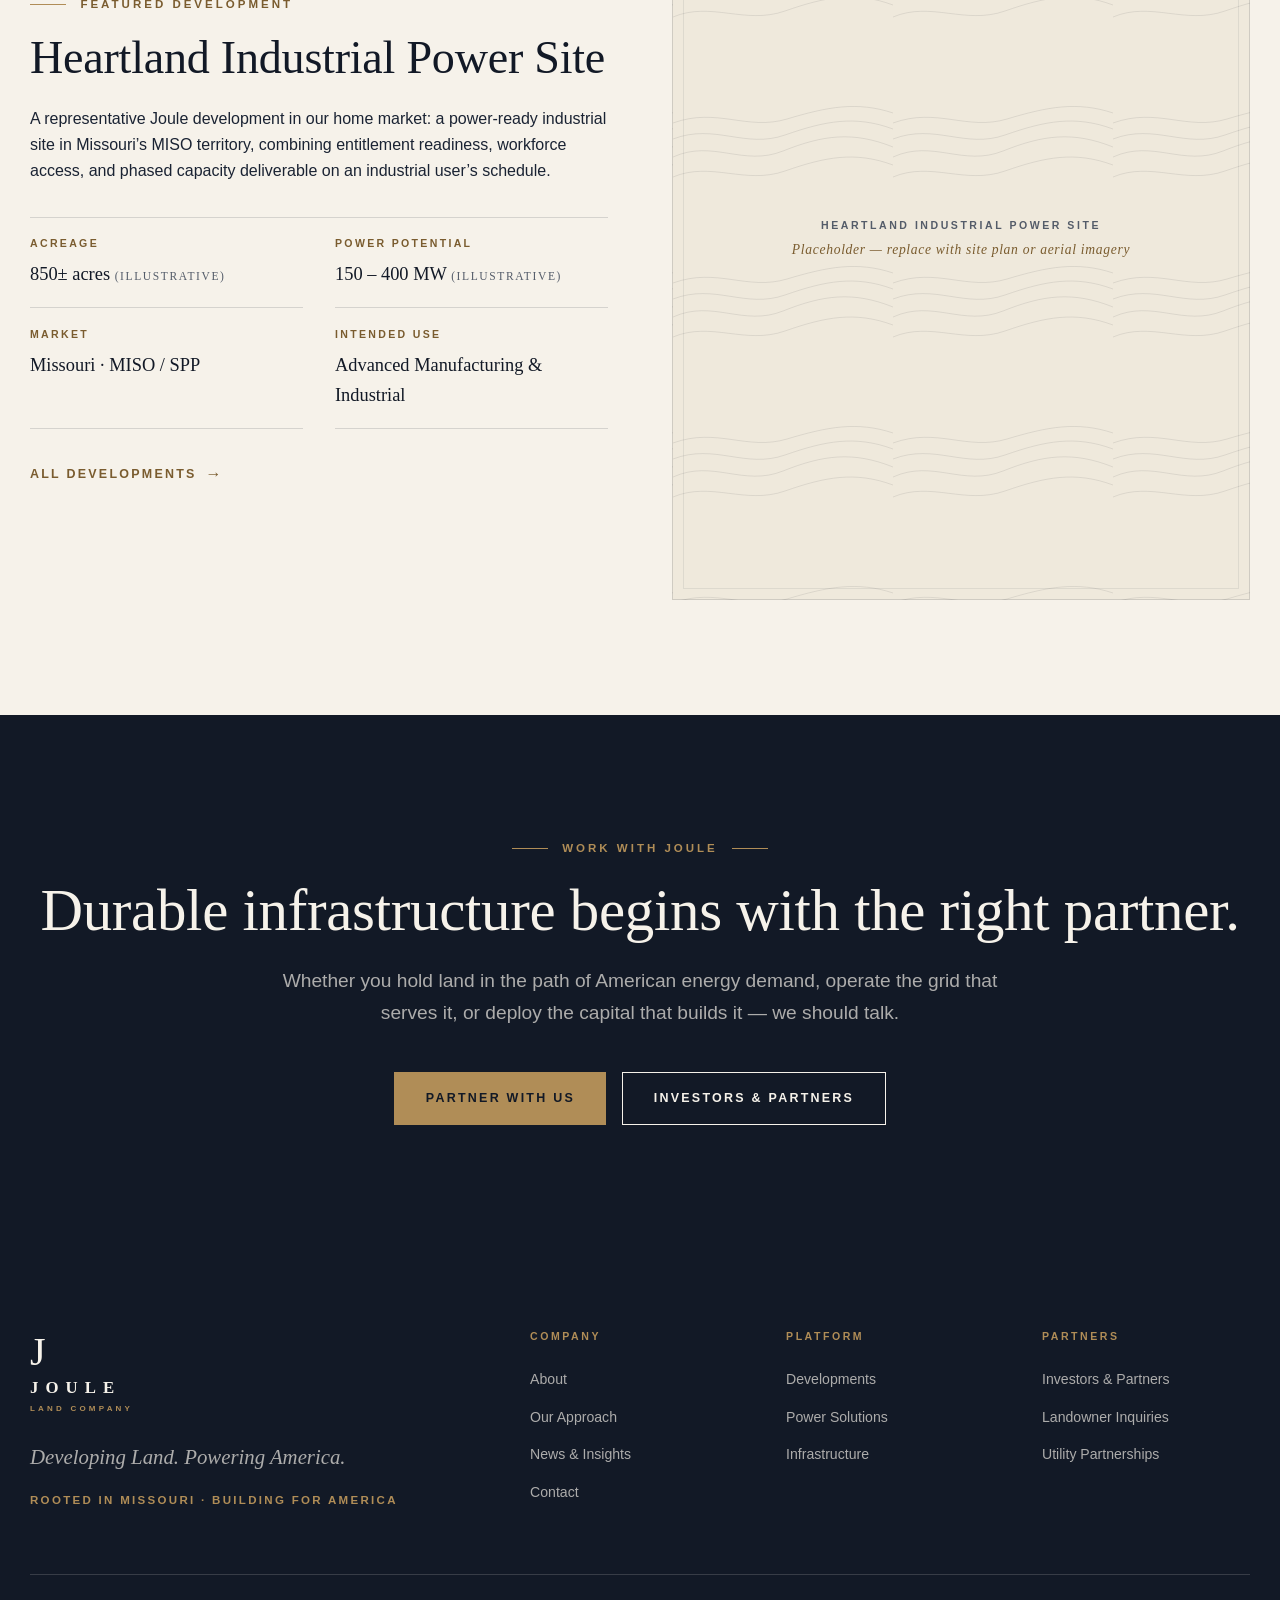
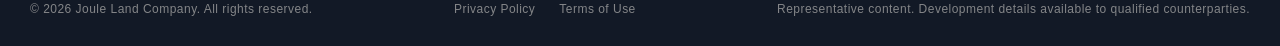
==== commit e4354c48: "Domain launch prep: canonicals, analytics, film-ready hero, legal approved Co-Authored-By: Claude Fa" ====
--- a/index.html
+++ b/index.html
@@ -11,10 +11,9 @@
   <meta property="og:site_name" content="Joule Land Company">
   <meta property="og:title" content="Joule Land Company — Developing Land. Powering America.">
   <meta property="og:description" content="Strategic land, power access, and critical infrastructure for America's next generation of industry.">
-  <meta property="og:image" content="images/brand-lockup.jpg">
+  <meta property="og:image" content="https://joulelandcompany.com/images/brand-lockup.jpg">
   <meta name="twitter:card" content="summary_large_image">
-  <!-- Enable at production domain launch:
-  <link rel="canonical" href="https://joulelandcompany.com/"> -->
+  <link rel="canonical" href="https://joulelandcompany.com/">
   <link rel="preload" href="fonts/cormorant-garamond-500.woff2" as="font" type="font/woff2" crossorigin>
   <link rel="preload" href="fonts/public-sans-400.woff2" as="font" type="font/woff2" crossorigin>
   <link rel="stylesheet" href="css/styles.css">
@@ -31,6 +30,7 @@
     "areaServed": "US"
   }
   </script>
+  <script defer data-domain="joulelandcompany.com" src="https://plausible.io/js/script.js"></script>
 </head>
 <body>
   <a class="skip-link" href="#main">Skip to main content</a>
@@ -63,8 +63,15 @@
 
   <main id="main">
 
-    <!-- Hero — dark, engraved, survey-plat motif -->
+    <!-- Hero — dark, engraved, survey-plat motif.
+         Film-ready: drop images/hero.mp4 (H.264, muted loop) and a still frame
+         at images/hero-poster.jpg and the footage fades in behind the scrim
+         automatically. Absent those files, the engraved hero stands alone. -->
     <section class="hero">
+      <video class="hero-video" autoplay muted loop playsinline poster="images/hero-poster.jpg" aria-hidden="true" tabindex="-1">
+        <source src="images/hero.mp4" type="video/mp4">
+      </video>
+      <div class="hero-video-scrim" aria-hidden="true"></div>
       <svg class="hero-art" viewBox="0 0 1440 760" preserveAspectRatio="xMidYMid slice" aria-hidden="true" focusable="false">
         <g fill="none" stroke="#B08D57" stroke-opacity="0.14">
           <path d="M-60 620 C 260 540 460 660 760 580 S 1240 500 1520 560"/>
--- a/css/styles.css
+++ b/css/styles.css
@@ -355,6 +355,24 @@
     linear-gradient(90deg, rgba(246,242,234,0.045) 1px, transparent 1px);
   background-size: 96px 96px;
   pointer-events: none;
+}
+.hero-video {
+  position: absolute;
+  inset: 0;
+  width: 100%;
+  height: 100%;
+  object-fit: cover;
+  opacity: 0.5;
+}
+.hero-video-scrim {
+  position: absolute;
+  inset: 0;
+  background:
+    linear-gradient(90deg, rgba(18, 25, 38, 0.92) 0%, rgba(18, 25, 38, 0.7) 48%, rgba(18, 25, 38, 0.42) 100%),
+    linear-gradient(180deg, rgba(18, 25, 38, 0.35) 0%, rgba(18, 25, 38, 0.2) 55%, rgba(18, 25, 38, 0.85) 100%);
+}
+@media (prefers-reduced-motion: reduce) {
+  .hero-video { display: none; }
 }
 .hero-art {
   position: absolute;
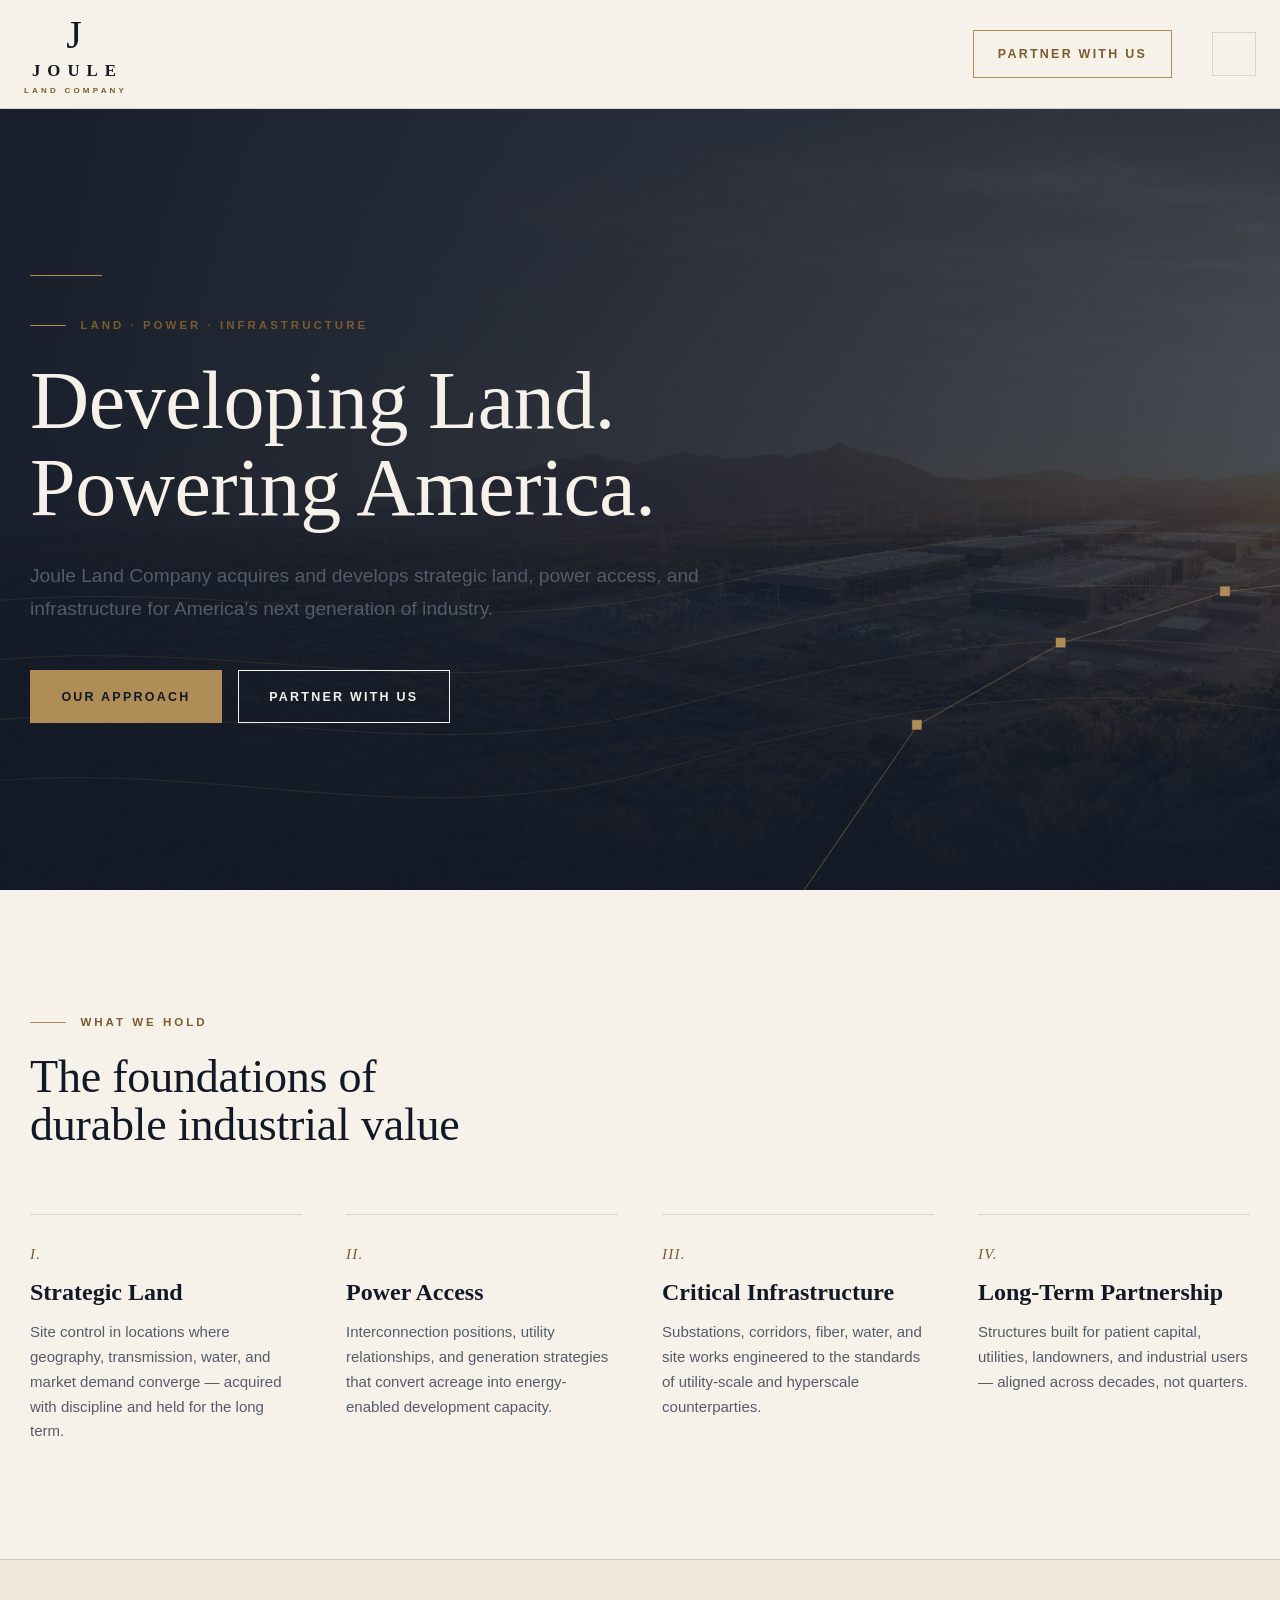
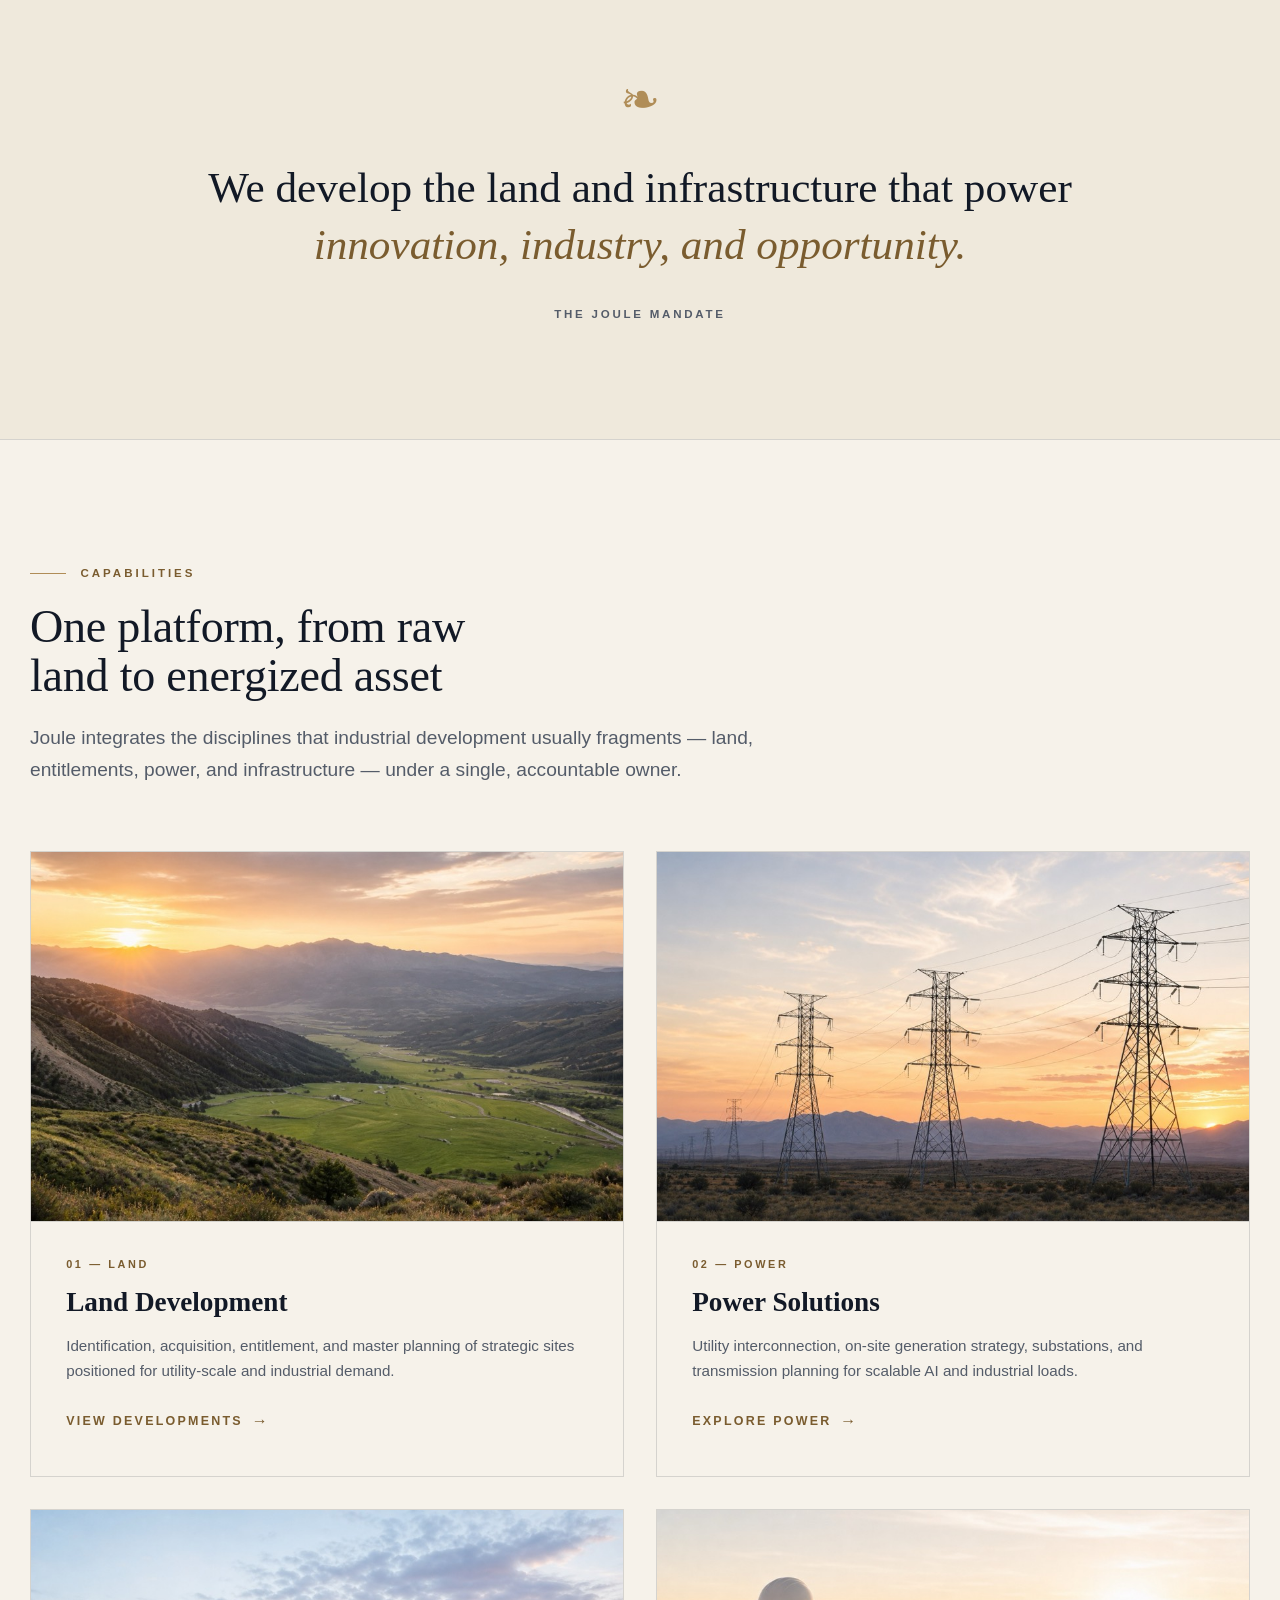
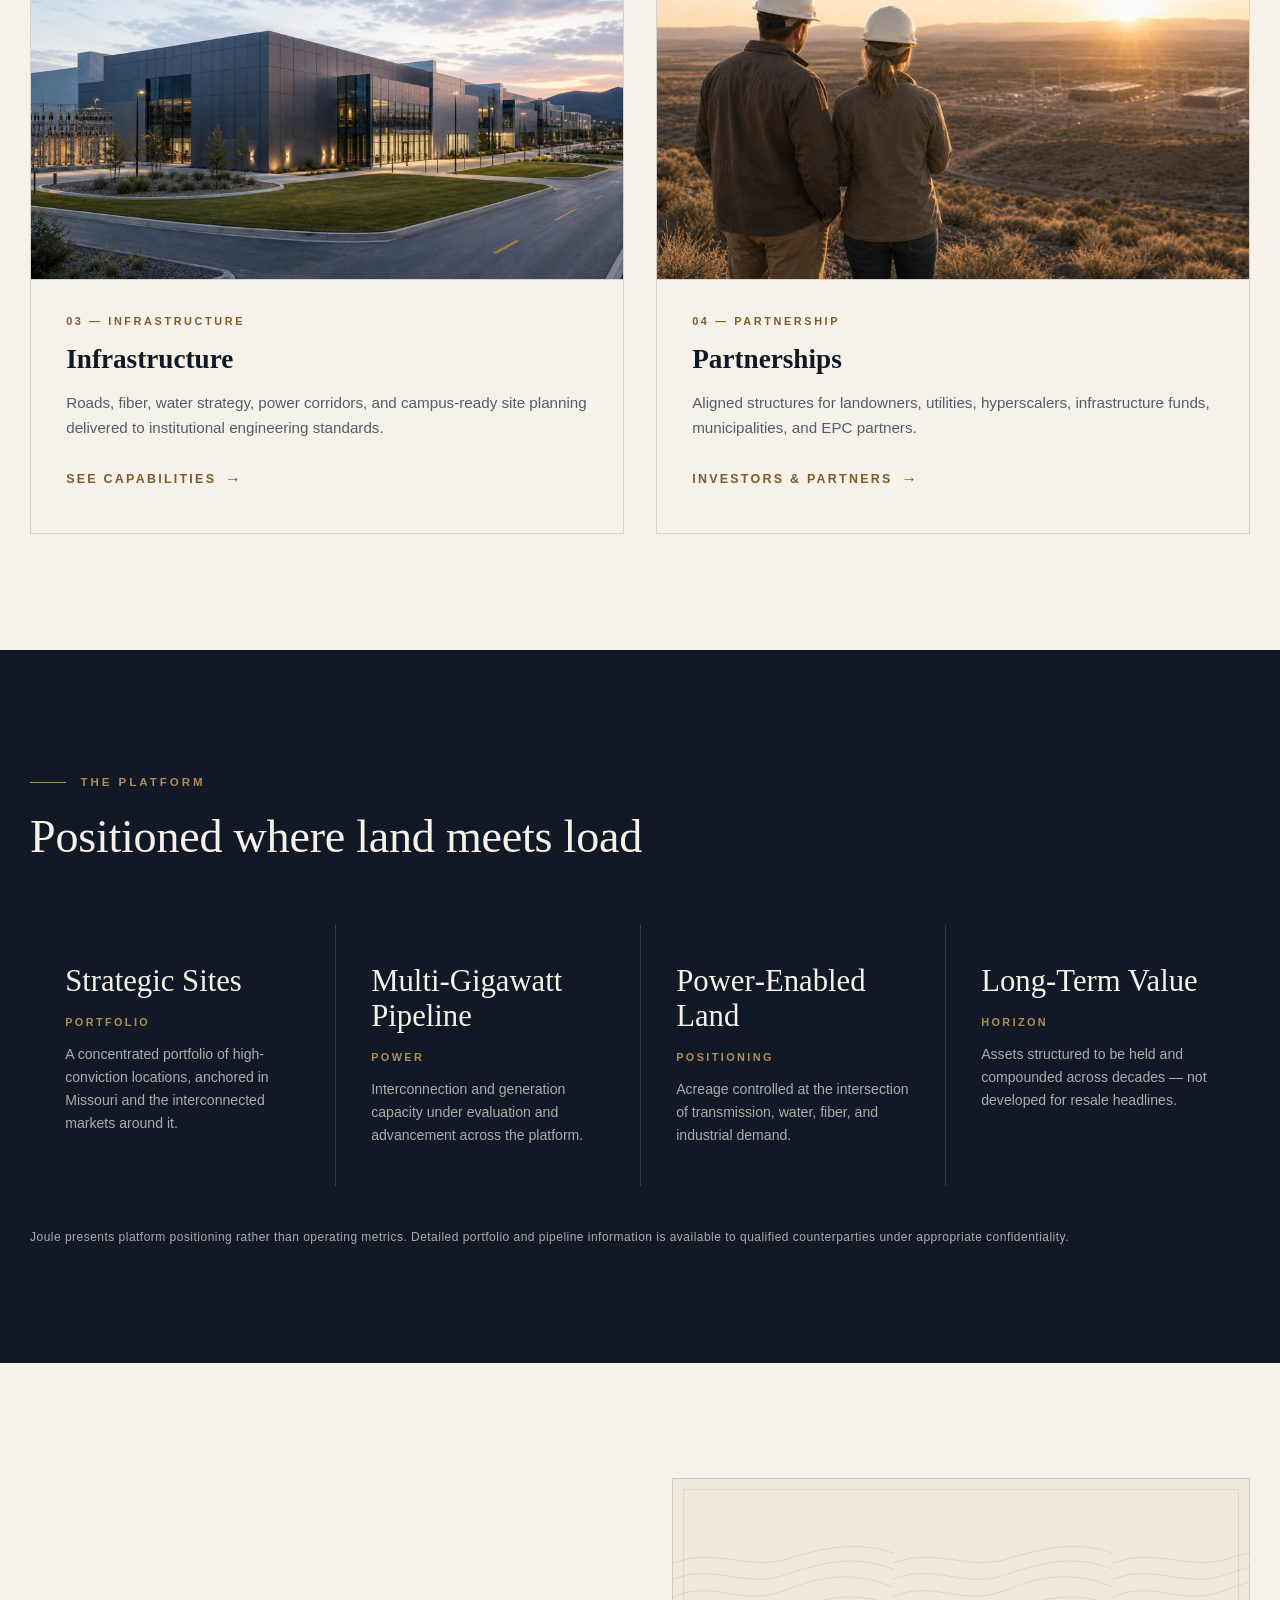
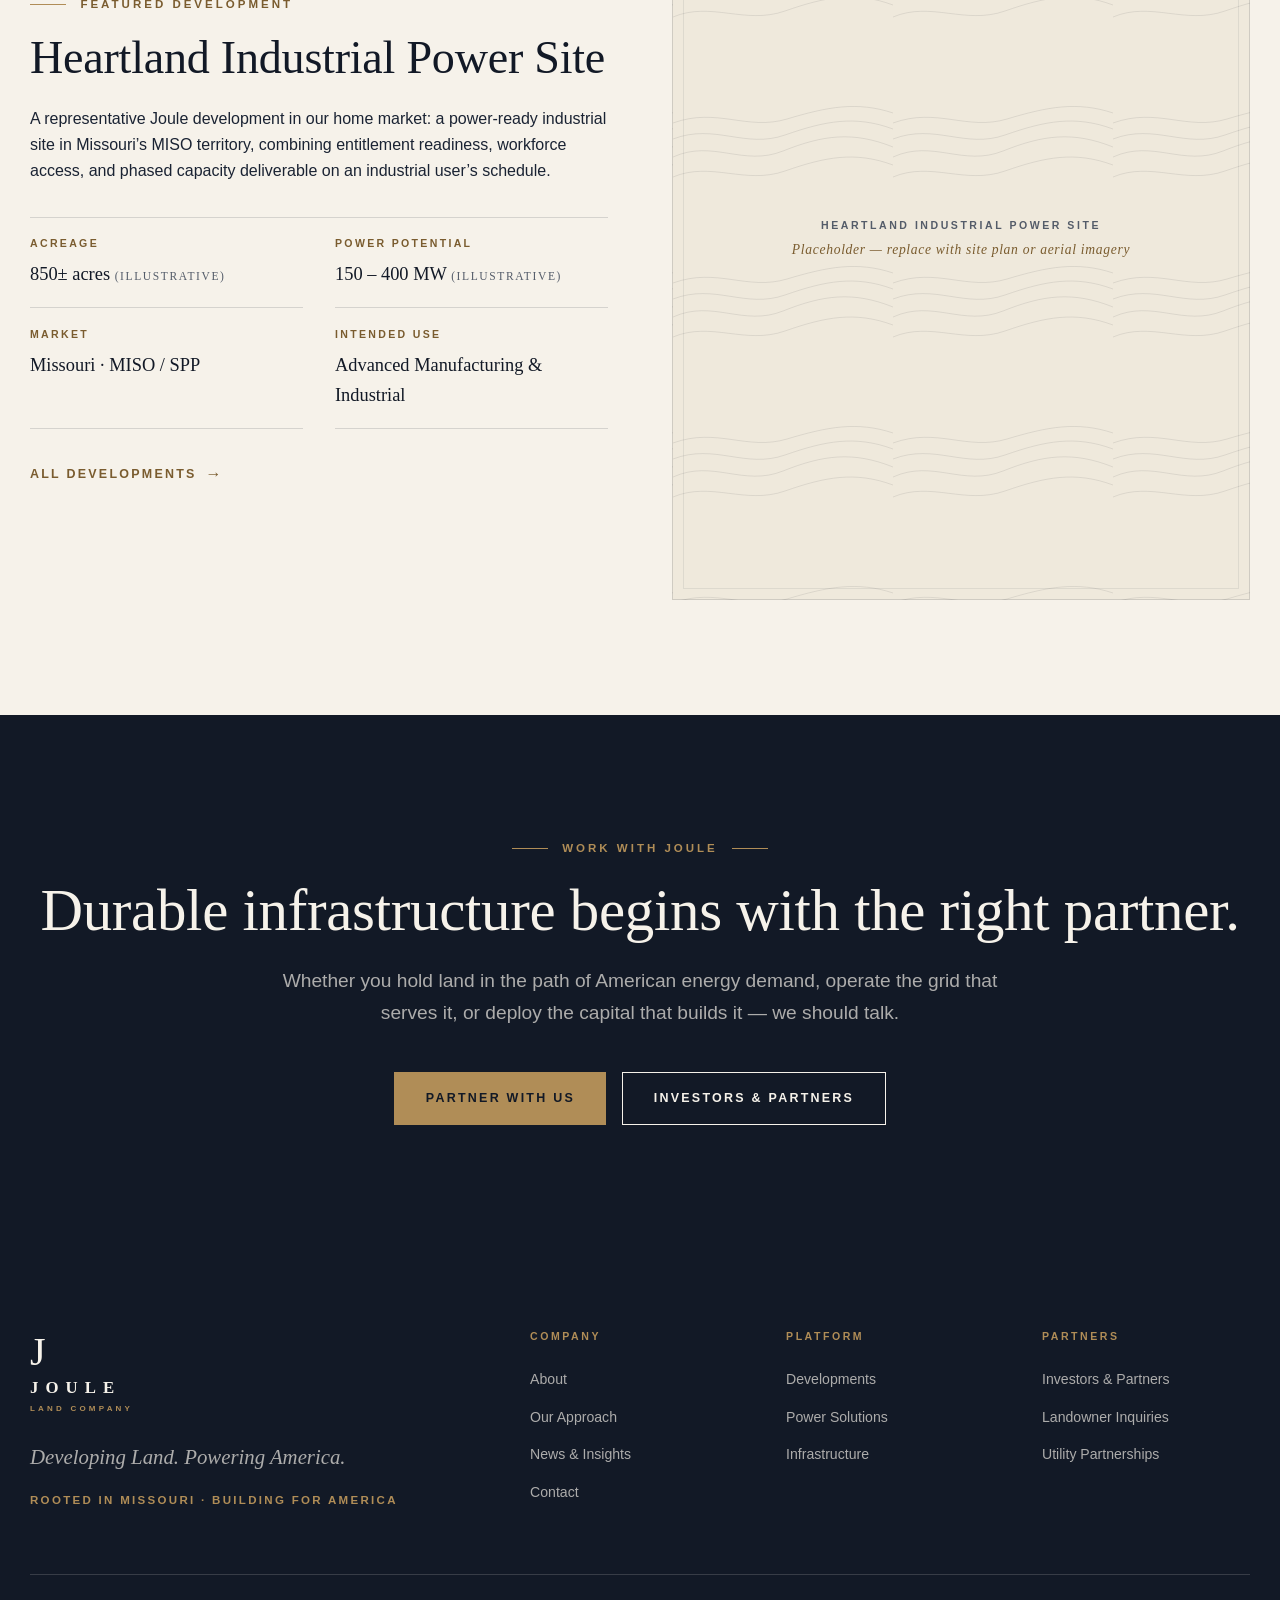
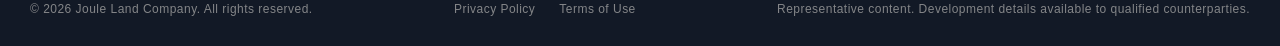
==== commit fef1a0c8: "Full audit pass: honeypot, mailto fallback, security.txt, meta hardening, asset compression Co-Autho" ====
--- a/index.html
+++ b/index.html
@@ -3,6 +3,8 @@
 <head>
   <meta charset="UTF-8">
   <meta name="viewport" content="width=device-width, initial-scale=1.0">
+  <meta name="theme-color" content="#121926">
+  <meta name="referrer" content="strict-origin-when-cross-origin">
   <title>Joule Land Company — Developing Land. Powering America.</title>
   <meta name="description" content="Joule Land Company acquires and develops strategic land, secures scalable power access, and delivers critical infrastructure for AI data centers, utilities, and American industry.">
   <link rel="icon" type="image/svg+xml" href="favicon.svg">
@@ -11,9 +13,10 @@
   <meta property="og:site_name" content="Joule Land Company">
   <meta property="og:title" content="Joule Land Company — Developing Land. Powering America.">
   <meta property="og:description" content="Strategic land, power access, and critical infrastructure for America's next generation of industry.">
-  <meta property="og:image" content="https://joulelandcompany.com/images/brand-lockup.jpg">
+  <meta property="og:image" content="https://joulelandco.com/images/brand-lockup.jpg">
+  <meta property="og:url" content="https://joulelandco.com/">
   <meta name="twitter:card" content="summary_large_image">
-  <link rel="canonical" href="https://joulelandcompany.com/">
+  <link rel="canonical" href="https://joulelandco.com/">
   <link rel="preload" href="fonts/cormorant-garamond-500.woff2" as="font" type="font/woff2" crossorigin>
   <link rel="preload" href="fonts/public-sans-400.woff2" as="font" type="font/woff2" crossorigin>
   <link rel="stylesheet" href="css/styles.css">
@@ -24,13 +27,13 @@
     "name": "Joule Land Company",
     "slogan": "Developing Land. Powering America.",
     "description": "Joule Land Company acquires and develops strategic land, secures scalable power access, and delivers critical infrastructure for AI data centers, utilities, industrial campuses, and long-term American energy development.",
-    "url": "https://joulelandcompany.com/",
-    "email": "info@joulelandcompany.com",
+    "url": "https://joulelandco.com/",
+    "email": "info@joulelandco.com",
     "address": { "@type": "PostalAddress", "addressRegion": "MO", "addressCountry": "US" },
     "areaServed": "US"
   }
   </script>
-  <script defer data-domain="joulelandcompany.com" src="https://plausible.io/js/script.js"></script>
+  <script defer data-domain="joulelandco.com" src="https://plausible.io/js/script.js"></script>
 </head>
 <body>
   <a class="skip-link" href="#main">Skip to main content</a>
--- a/css/styles.css
+++ b/css/styles.css
@@ -82,7 +82,6 @@
   --space-section: clamp(4.5rem, 9vw, 8.5rem);
   --space-block:   clamp(2.5rem, 5vw, 4rem);
   --container:     1220px;
-  --container-narrow: 860px;
 
   /* Motion */
   --dur: 0.7s;
@@ -122,7 +121,6 @@
   width: min(var(--container), 100% - 3rem);
   margin-inline: auto;
 }
-.container--narrow { width: min(var(--container-narrow), 100% - 3rem); margin-inline: auto; }
 
 .section { padding-block: var(--space-section); }
 .section--dark { background: var(--ink); color: var(--paper); }
@@ -425,8 +423,6 @@
 .section-head { max-width: 46rem; margin-bottom: var(--space-block); }
 .section-head .display { margin-top: 1.3rem; }
 .section-head .lede { margin-top: 1.3rem; }
-.section-head--center { margin-inline: auto; text-align: center; }
-.section-head--center .lede { margin-inline: auto; }
 
 /* ---------- Pillars (typographic, roman numerals) ---------- */
 .pillars {
@@ -553,7 +549,6 @@
 }
 .media-ph--dark { background-color: var(--ink-2); border-color: var(--line-dark); }
 .media-ph--tall { aspect-ratio: 4 / 5; }
-.media-ph--wide { aspect-ratio: 21 / 9; }
 .media-label {
   position: relative;
   text-align: center;
@@ -967,6 +962,13 @@
 }
 .form-confirm--error { border-color: var(--error); }
 .form-confirm[hidden] { display: none; }
+
+.field-hp {
+  position: absolute !important;
+  left: -9999px !important;
+  width: 1px; height: 1px;
+  overflow: hidden;
+}
 
 /* ---------- Legal pages ---------- */
 .legal-prose { max-width: 46em; }
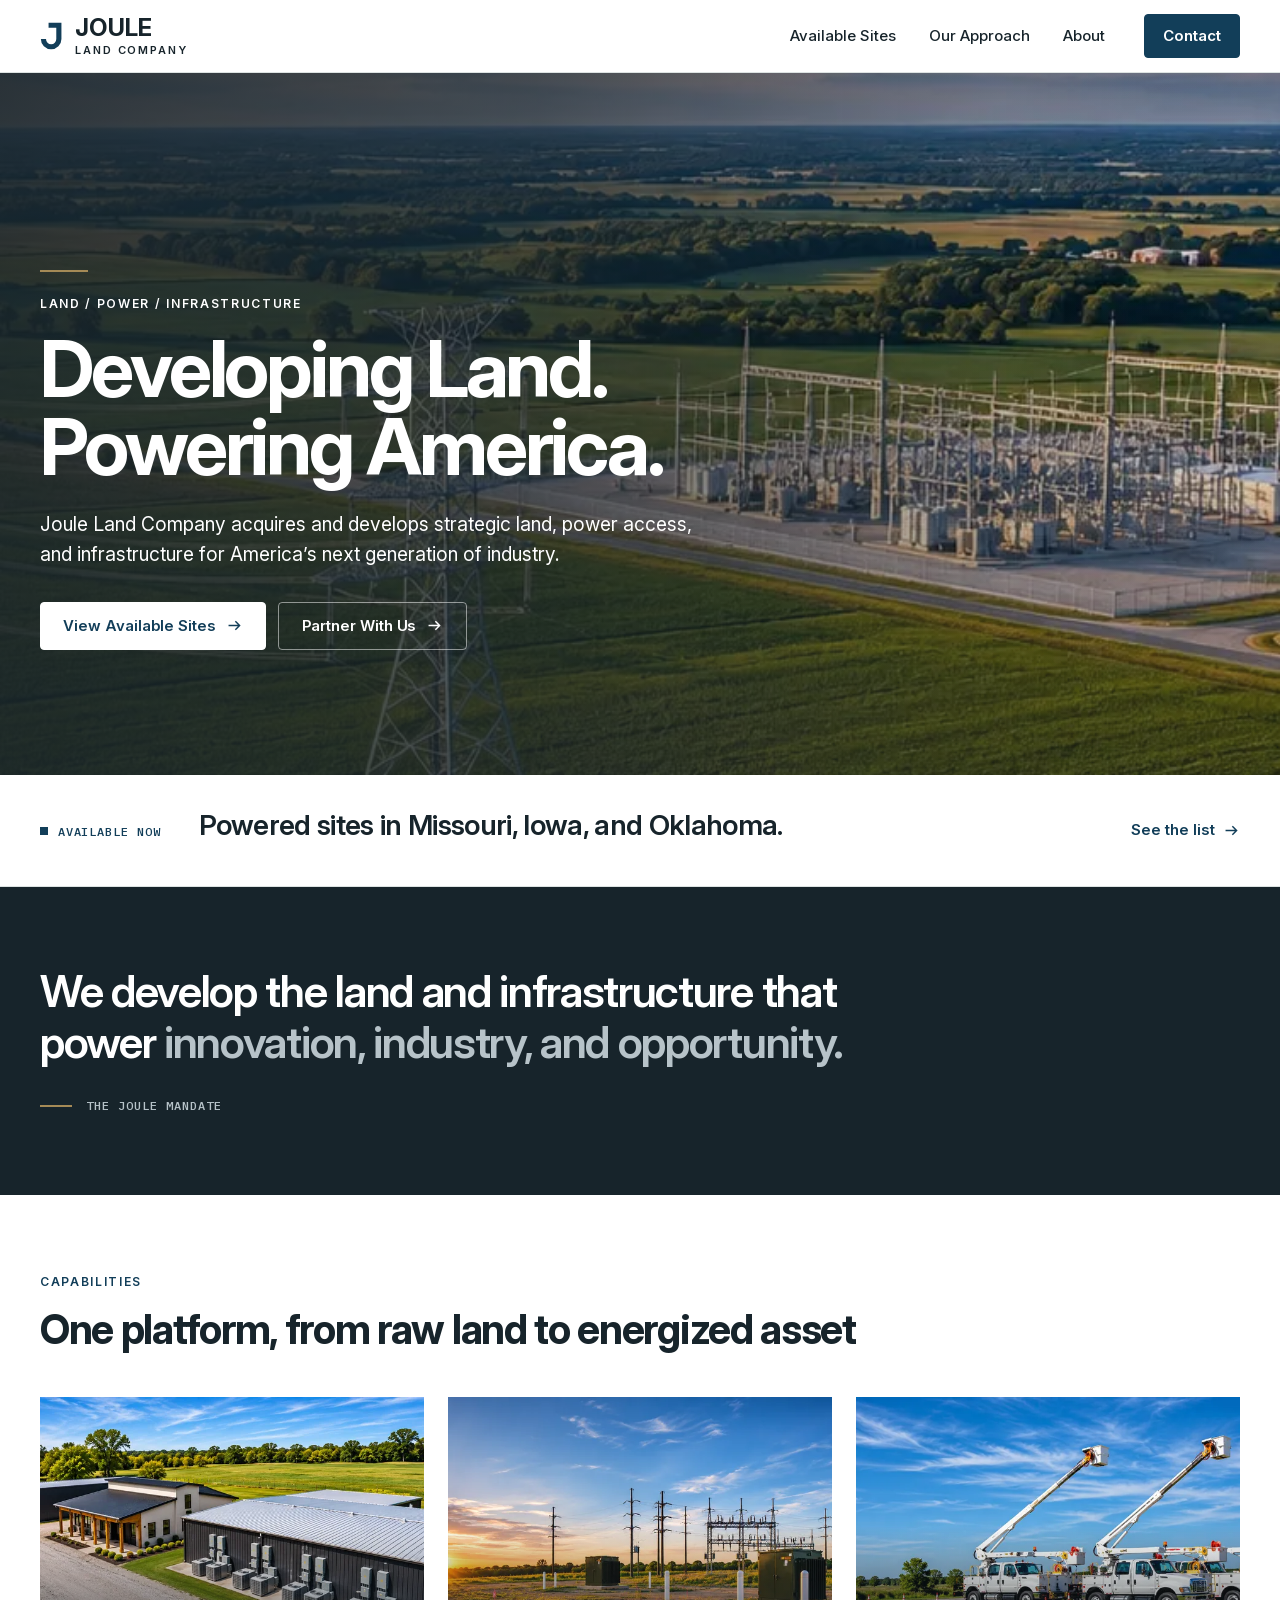
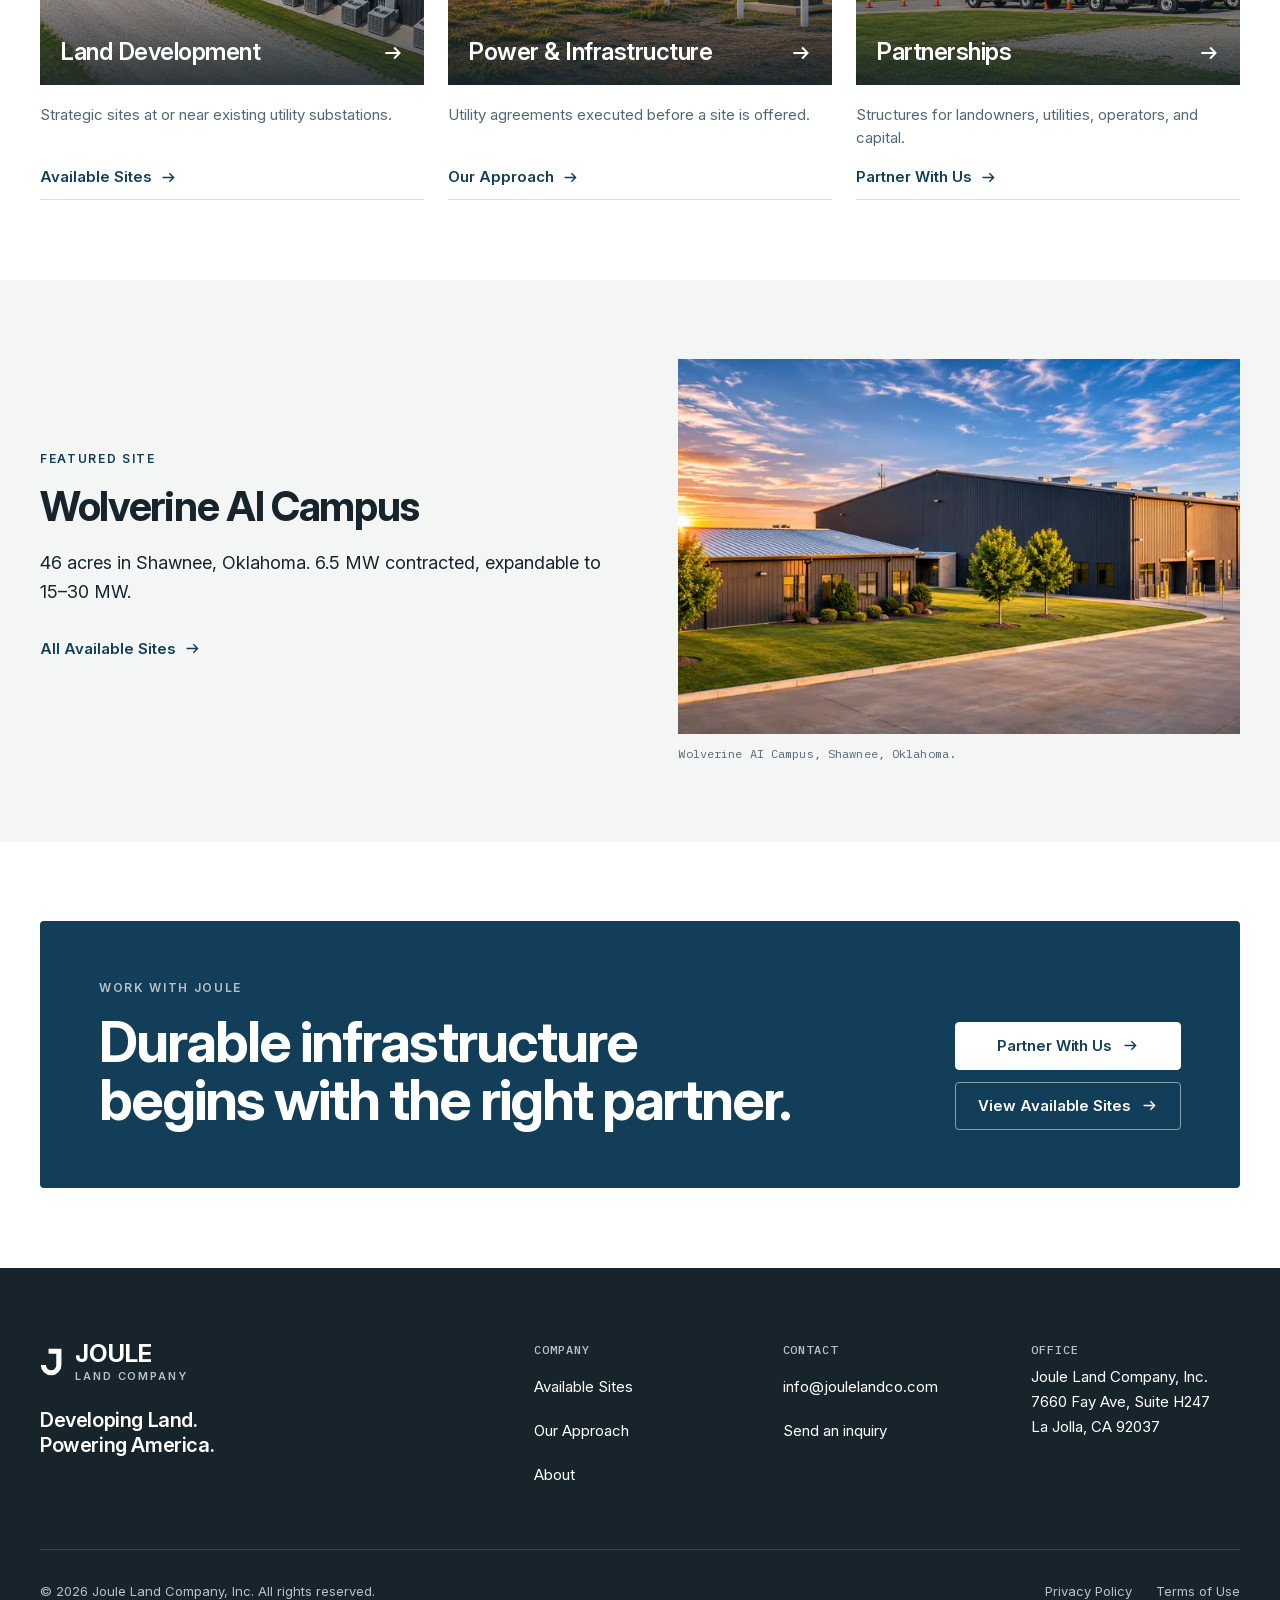
==== commit 960e96fc: "Launch Version D: Infrastructure Editorial redesign with available-sites copy - New look: white, cha" ====
--- a/index.html
+++ b/index.html
@@ -3,10 +3,11 @@
 <head>
   <meta charset="UTF-8">
   <meta name="viewport" content="width=device-width, initial-scale=1.0">
-  <meta name="theme-color" content="#121926">
+  <meta name="theme-color" content="#FFFFFF">
   <meta name="referrer" content="strict-origin-when-cross-origin">
   <title>Joule Land Company — Developing Land. Powering America.</title>
-  <meta name="description" content="Joule Land Company acquires and develops strategic land, secures scalable power access, and delivers critical infrastructure for AI data centers, utilities, and American industry.">
+  <meta name="description" content="Joule Land Company develops powered land for AI, industry, and utilities. Powered sites are available now in Missouri, Iowa, and Oklahoma.">
+  <link rel="icon" href="favicon.ico" sizes="48x48">
   <link rel="icon" type="image/svg+xml" href="favicon.svg">
   <link rel="apple-touch-icon" href="apple-touch-icon.png">
   <meta property="og:type" content="website">
@@ -17,9 +18,8 @@
   <meta property="og:url" content="https://joulelandco.com/">
   <meta name="twitter:card" content="summary_large_image">
   <link rel="canonical" href="https://joulelandco.com/">
-  <link rel="preload" href="fonts/cormorant-garamond-500.woff2" as="font" type="font/woff2" crossorigin>
-  <link rel="preload" href="fonts/public-sans-400.woff2" as="font" type="font/woff2" crossorigin>
-  <link rel="stylesheet" href="css/styles.css">
+  <link rel="preload" href="fonts/inter-variable.woff2" as="font" type="font/woff2" crossorigin>
+  <link rel="stylesheet" href="css/styles.css?v=d21">
   <script type="application/ld+json">
   {
     "@context": "https://schema.org",
@@ -29,7 +29,8 @@
     "description": "Joule Land Company acquires and develops strategic land, secures scalable power access, and delivers critical infrastructure for AI data centers, utilities, industrial campuses, and long-term American energy development.",
     "url": "https://joulelandco.com/",
     "email": "info@joulelandco.com",
-    "address": { "@type": "PostalAddress", "addressRegion": "MO", "addressCountry": "US" },
+    "legalName": "Joule Land Company, Inc.",
+    "address": { "@type": "PostalAddress", "streetAddress": "7660 Fay Ave, Suite H247", "addressLocality": "La Jolla", "addressRegion": "CA", "postalCode": "92037", "addressCountry": "US" },
     "areaServed": "US"
   }
   </script>
@@ -41,22 +42,17 @@
   <header class="site-header">
     <div class="container header-inner">
       <a class="brand" href="index.html" aria-label="Joule Land Company — Home">
-        <span class="brand-j" aria-hidden="true">J</span>
+        <svg class="brand-mark" viewBox="-2 0 28 37" aria-hidden="true" focusable="false"><path d="M8 6H20V22A9 9 0 0 1 2 22" fill="none" stroke="currentColor" stroke-width="6"/></svg>
         <span class="brand-name">JOULE</span>
         <span class="brand-sub">Land Company</span>
       </a>
       <nav class="site-nav" id="site-nav" aria-label="Primary">
+        <a href="developments.html">Available Sites</a>
+        <a href="our-approach.html">Our Approach</a>
         <a href="about.html">About</a>
-        <a href="our-approach.html">Our Approach</a>
-        <a href="developments.html">Developments</a>
-        <a href="power-solutions.html">Power Solutions</a>
-        <a href="infrastructure.html">Infrastructure</a>
-        <a href="investors-partners.html">Investors</a>
-        <a href="insights.html">News</a>
-        <a href="contact.html">Contact</a>
       </nav>
       <div class="header-cta">
-        <a class="btn btn--outline" href="contact.html">Partner With Us</a>
+        <a class="btn btn--primary btn--sm" href="contact.html">Contact</a>
       </div>
       <button class="nav-toggle" aria-expanded="false" aria-controls="site-nav" aria-label="Toggle navigation">
         <span></span><span></span><span></span>
@@ -66,229 +62,125 @@
 
   <main id="main">
 
-    <!-- Hero — dark, engraved, survey-plat motif.
-         Film-ready: drop images/hero.mp4 (H.264, muted loop) and a still frame
-         at images/hero-poster.jpg and the footage fades in behind the scrim
-         automatically. Absent those files, the engraved hero stands alone. -->
+    <!-- Hero: headline and actions over the full-width image -->
     <section class="hero">
-      <video class="hero-video" autoplay muted loop playsinline poster="images/hero-poster.jpg" aria-hidden="true" tabindex="-1">
-        <source src="images/hero.mp4" type="video/mp4">
-      </video>
-      <div class="hero-video-scrim" aria-hidden="true"></div>
-      <svg class="hero-art" viewBox="0 0 1440 760" preserveAspectRatio="xMidYMid slice" aria-hidden="true" focusable="false">
-        <g fill="none" stroke="#B08D57" stroke-opacity="0.14">
-          <path d="M-60 620 C 260 540 460 660 760 580 S 1240 500 1520 560"/>
-          <path d="M-60 560 C 270 484 470 596 770 522 S 1250 448 1520 502"/>
-          <path d="M-60 500 C 280 430 480 534 780 466 S 1260 398 1520 446"/>
-          <path d="M-60 680 C 250 598 450 724 750 640 S 1230 554 1520 618"/>
-        </g>
-        <g stroke="#B08D57" stroke-opacity="0.4">
-          <polyline points="880,760 990,600 1130,520 1290,470 1440,452" fill="none"/>
-          <rect x="985" y="595" width="9" height="9" fill="#B08D57"/>
-          <rect x="1125" y="515" width="9" height="9" fill="#B08D57"/>
-          <rect x="1285" y="465" width="9" height="9" fill="#B08D57"/>
-        </g>
-      </svg>
+      <picture>
+        <source media="(max-width: 640px)" srcset="images/hero-land-power-mobile.webp" width="753" height="941">
+        <img class="hero-media" src="images/hero-land-power-16x9.webp" width="1672" height="941" fetchpriority="high" alt="Aerial view of transmission towers crossing green farmland toward an electrical substation at sunset">
+      </picture>
+      <div class="hero-scrim" aria-hidden="true"></div>
       <div class="container">
         <div class="hero-inner">
-          <div class="hero-rule reveal"></div>
-          <p class="eyebrow reveal">Land · Power · Infrastructure</p>
-          <h1 class="display display--hero reveal reveal-d1">Developing Land.<br>Powering America.</h1>
-          <p class="lede reveal reveal-d2">Joule Land Company acquires and develops strategic land, power access, and infrastructure for America&rsquo;s next generation of industry.</p>
-          <div class="hero-actions reveal reveal-d3">
-            <a class="btn btn--bronze" href="our-approach.html">Our Approach</a>
-            <a class="btn btn--on-dark" href="contact.html">Partner With Us</a>
-          </div>
-        </div>
-      </div>
-    </section>
-
-    <!-- Value pillars -->
-    <section class="section">
-      <div class="container">
-        <div class="section-head reveal">
-          <p class="eyebrow">What We Hold</p>
-          <h2 class="display display--lg">The foundations of durable industrial value</h2>
-        </div>
-        <ul class="pillars">
-          <li class="pillar reveal">
-            <span class="pillar-num">I.</span>
-            <h3>Strategic Land</h3>
-            <p>Site control in locations where geography, transmission, water, and market demand converge — acquired with discipline and held for the long term.</p>
-          </li>
-          <li class="pillar reveal reveal-d1">
-            <span class="pillar-num">II.</span>
-            <h3>Power Access</h3>
-            <p>Interconnection positions, utility relationships, and generation strategies that convert acreage into energy-enabled development capacity.</p>
-          </li>
-          <li class="pillar reveal reveal-d2">
-            <span class="pillar-num">III.</span>
-            <h3>Critical Infrastructure</h3>
-            <p>Substations, corridors, fiber, water, and site works engineered to the standards of utility-scale and hyperscale counterparties.</p>
-          </li>
-          <li class="pillar reveal reveal-d3">
-            <span class="pillar-num">IV.</span>
-            <h3>Long-Term Partnership</h3>
-            <p>Structures built for patient capital, utilities, landowners, and industrial users — aligned across decades, not quarters.</p>
-          </li>
-        </ul>
+          <div class="hero-rule"></div>
+          <p class="eyebrow">Land / Power / Infrastructure</p>
+          <h1 class="display display--hero">Developing Land.<br>Powering America.</h1>
+          <p class="lede">Joule Land Company acquires and develops strategic land, power access, and infrastructure for America&rsquo;s next generation of industry.</p>
+          <div class="hero-actions">
+            <a class="btn btn--primary" href="developments.html">View Available Sites</a>
+            <a class="btn btn--secondary" href="contact.html">Partner With Us</a>
+          </div>
+        </div>
+      </div>
+    </section>
+
+    <!-- What is available right now, in one line -->
+    <section class="availability" aria-label="Available sites">
+      <div class="container availability-inner">
+        <p class="availability-label">Available now</p>
+        <p class="availability-text">Powered sites in Missouri, Iowa, and Oklahoma.</p>
+        <a class="text-link" href="developments.html">See the list</a>
       </div>
     </section>
 
     <!-- Mission statement -->
-    <section class="section section--tone section--line-top">
+    <section class="section section--dark">
       <div class="container">
         <div class="statement reveal">
-          <span class="statement-mark" aria-hidden="true">&#10087;</span>
           <blockquote>We develop the land and infrastructure that power <em>innovation, industry, and opportunity.</em></blockquote>
           <p class="attribution">The Joule Mandate</p>
         </div>
       </div>
     </section>
 
-    <!-- Feature cards -->
-    <section class="section section--line-top">
+    <!-- Capabilities -->
+    <section class="section">
       <div class="container">
         <div class="section-head reveal">
           <p class="eyebrow">Capabilities</p>
           <h2 class="display display--lg">One platform, from raw land to energized asset</h2>
-          <p class="lede">Joule integrates the disciplines that industrial development usually fragments — land, entitlements, power, and infrastructure — under a single, accountable owner.</p>
-        </div>
-        <div class="cards">
+        </div>
+        <div class="cards cards--three">
           <a class="card reveal" href="developments.html">
-            <figure class="media">
-              <img src="images/card-land.jpg"
-                   srcset="images/card-land-480.jpg 480w, images/card-land-900.jpg 900w, images/card-land.jpg 1400w"
-                   sizes="(max-width: 820px) 100vw, 50vw"
-                   width="1400" height="1050"
-                   alt="Open valley ranchland at sunrise with mountains in the distance" loading="lazy">
+            <figure class="card-media">
+              <img src="images/view-fletcher-836.webp" srcset="images/view-fletcher-836.webp 836w, images/view-fletcher.webp 1672w" sizes="(max-width: 900px) 100vw, 33vw" width="1672" height="941" alt="The Fletcher Campus in Fletcher, Oklahoma: industrial buildings beside open pasture" loading="lazy">
+              <figcaption>
+                <h3>Land Development</h3>
+              </figcaption>
             </figure>
             <div class="card-body">
-              <span class="card-kicker">01 — Land</span>
-              <h3>Land Development</h3>
-              <p>Identification, acquisition, entitlement, and master planning of strategic sites positioned for utility-scale and industrial demand.</p>
-              <span class="text-link">View Developments</span>
-            </div>
-          </a>
-          <a class="card reveal reveal-d1" href="power-solutions.html">
-            <figure class="media">
-              <img src="images/card-power.jpg"
-                   srcset="images/card-power-480.jpg 480w, images/card-power-900.jpg 900w, images/card-power.jpg 1400w"
-                   sizes="(max-width: 820px) 100vw, 50vw"
-                   width="1400" height="1050"
-                   alt="High-voltage transmission towers at sunset" loading="lazy">
+              <p>Strategic sites at or near existing utility substations.</p>
+              <span class="text-link">Available Sites</span>
+            </div>
+          </a>
+          <a class="card reveal reveal-d1" href="our-approach.html">
+            <figure class="card-media">
+              <img src="images/view-wolverine-power-836.webp" srcset="images/view-wolverine-power-836.webp 836w, images/view-wolverine-power.webp 1672w" sizes="(max-width: 900px) 100vw, 33vw" width="1672" height="941" alt="Pad-mount transformers and a utility substation at the Wolverine AI Campus in Shawnee, Oklahoma" loading="lazy">
+              <figcaption>
+                <h3>Power &amp; Infrastructure</h3>
+              </figcaption>
             </figure>
             <div class="card-body">
-              <span class="card-kicker">02 — Power</span>
-              <h3>Power Solutions</h3>
-              <p>Utility interconnection, on-site generation strategy, substations, and transmission planning for scalable AI and industrial loads.</p>
-              <span class="text-link">Explore Power</span>
-            </div>
-          </a>
-          <a class="card reveal" href="infrastructure.html">
-            <figure class="media">
-              <img src="images/card-infrastructure.jpg"
-                   srcset="images/card-infrastructure-480.jpg 480w, images/card-infrastructure-900.jpg 900w, images/card-infrastructure.jpg 1400w"
-                   sizes="(max-width: 820px) 100vw, 50vw"
-                   width="1400" height="1050"
-                   alt="Modern data center campus at dusk with substation" loading="lazy">
+              <p>Utility agreements executed before a site is offered.</p>
+              <span class="text-link">Our Approach</span>
+            </div>
+          </a>
+          <a class="card reveal reveal-d2" href="contact.html">
+            <figure class="card-media">
+              <img src="images/view-wolverine-utility-836.webp" srcset="images/view-wolverine-utility-836.webp 836w, images/view-wolverine-utility.webp 1672w" sizes="(max-width: 900px) 100vw, 33vw" width="1672" height="941" alt="Utility bucket trucks at the Wolverine AI Campus in Shawnee, Oklahoma" loading="lazy">
+              <figcaption>
+                <h3>Partnerships</h3>
+              </figcaption>
             </figure>
             <div class="card-body">
-              <span class="card-kicker">03 — Infrastructure</span>
-              <h3>Infrastructure</h3>
-              <p>Roads, fiber, water strategy, power corridors, and campus-ready site planning delivered to institutional engineering standards.</p>
-              <span class="text-link">See Capabilities</span>
-            </div>
-          </a>
-          <a class="card reveal reveal-d1" href="investors-partners.html">
-            <figure class="media">
-              <img src="images/card-partnerships.jpg"
-                   srcset="images/card-partnerships-480.jpg 480w, images/card-partnerships-900.jpg 900w, images/card-partnerships.jpg 1400w"
-                   sizes="(max-width: 820px) 100vw, 50vw"
-                   width="1400" height="1050"
-                   alt="Two engineers overlooking a development site at sunset" loading="lazy">
-            </figure>
-            <div class="card-body">
-              <span class="card-kicker">04 — Partnership</span>
-              <h3>Partnerships</h3>
-              <p>Aligned structures for landowners, utilities, hyperscalers, infrastructure funds, municipalities, and EPC partners.</p>
-              <span class="text-link">Investors &amp; Partners</span>
-            </div>
-          </a>
-        </div>
-      </div>
-    </section>
-
-    <!-- Metrics band -->
-    <section class="section section--dark">
-      <div class="container">
-        <div class="section-head reveal">
-          <p class="eyebrow">The Platform</p>
-          <h2 class="display display--lg">Positioned where land meets load</h2>
-        </div>
-        <div class="metrics reveal">
-          <div class="metric">
-            <div class="metric-value">Strategic Sites</div>
-            <div class="metric-label">Portfolio</div>
-            <p>A concentrated portfolio of high-conviction locations, anchored in Missouri and the interconnected markets around it.</p>
-          </div>
-          <div class="metric">
-            <div class="metric-value">Multi&#8209;Gigawatt Pipeline</div>
-            <div class="metric-label">Power</div>
-            <p>Interconnection and generation capacity under evaluation and advancement across the platform.</p>
-          </div>
-          <div class="metric">
-            <div class="metric-value">Power&#8209;Enabled Land</div>
-            <div class="metric-label">Positioning</div>
-            <p>Acreage controlled at the intersection of transmission, water, fiber, and industrial demand.</p>
-          </div>
-          <div class="metric">
-            <div class="metric-value">Long&#8209;Term Value</div>
-            <div class="metric-label">Horizon</div>
-            <p>Assets structured to be held and compounded across decades — not developed for resale headlines.</p>
-          </div>
-        </div>
-        <p class="metrics-note reveal">Joule presents platform positioning rather than operating metrics. Detailed portfolio and pipeline information is available to qualified counterparties under appropriate confidentiality.</p>
-      </div>
-    </section>
-
-    <!-- Featured development — Missouri-anchored -->
-    <section class="section">
+              <p>Structures for landowners, utilities, operators, and capital.</p>
+              <span class="text-link">Partner With Us</span>
+            </div>
+          </a>
+        </div>
+      </div>
+    </section>
+
+    <!-- Featured site -->
+    <section class="section section--tone">
       <div class="container">
         <div class="split split--media-right">
           <div class="split-content reveal">
-            <p class="eyebrow">Featured Development</p>
-            <h2 class="display display--lg">Heartland Industrial Power Site</h2>
+            <p class="eyebrow">Featured Site</p>
+            <h2 class="display display--lg">Wolverine AI Campus</h2>
             <div class="prose">
-              <p>A representative Joule development in our home market: a power-ready industrial site in Missouri&rsquo;s MISO territory, combining entitlement readiness, workforce access, and phased capacity deliverable on an industrial user&rsquo;s schedule.</p>
-            </div>
-            <dl class="spec-list">
-              <div><dt>Acreage</dt><dd>850&plusmn; acres <span class="smallcaps-note">(illustrative)</span></dd></div>
-              <div><dt>Power Potential</dt><dd>150 &ndash; 400 MW <span class="smallcaps-note">(illustrative)</span></dd></div>
-              <div><dt>Market</dt><dd>Missouri · MISO / SPP</dd></div>
-              <div><dt>Intended Use</dt><dd>Advanced Manufacturing &amp; Industrial</dd></div>
-            </dl>
-            <a class="text-link" href="developments.html">All Developments</a>
-          </div>
-          <figure class="split-media media reveal reveal-d1" role="img" aria-label="Placeholder for Heartland Industrial Power Site imagery">
-            <div class="media-ph media-ph--tall">
-              <span class="media-label">Heartland Industrial Power Site<em>Placeholder — replace with site plan or aerial imagery</em></span>
-            </div>
+              <p>46 acres in Shawnee, Oklahoma. 6.5 MW contracted, expandable to 15&ndash;30 MW.</p>
+            </div>
+            <a class="text-link" href="developments.html">All Available Sites</a>
+          </div>
+          <figure class="split-media media media--photo reveal reveal-d1">
+            <img src="images/view-wolverine-building-836.webp" srcset="images/view-wolverine-building-836.webp 836w, images/view-wolverine-building.webp 1672w" sizes="(max-width: 820px) 100vw, 45vw" width="1672" height="941" alt="The office and warehouse buildings at the Wolverine AI Campus in Shawnee, Oklahoma" loading="lazy">
+            <figcaption>Wolverine AI Campus, Shawnee, Oklahoma.</figcaption>
           </figure>
         </div>
       </div>
     </section>
 
     <!-- Partner CTA -->
-    <section class="section section--dark">
+    <section class="section section--cta">
       <div class="container">
         <div class="cta-band reveal">
-          <p class="eyebrow eyebrow--center">Work With Joule</p>
+          <div class="cta-text">
+          <p class="eyebrow">Work With Joule</p>
           <h2 class="display display--xl">Durable infrastructure begins with the right partner.</h2>
-          <p class="lede">Whether you hold land in the path of American energy demand, operate the grid that serves it, or deploy the capital that builds it — we should talk.</p>
+          </div>
           <div class="actions">
-            <a class="btn btn--bronze" href="contact.html">Partner With Us</a>
-            <a class="btn btn--on-dark" href="investors-partners.html">Investors &amp; Partners</a>
+            <a class="btn btn--primary" href="contact.html">Partner With Us</a>
+            <a class="btn btn--secondary" href="developments.html">View Available Sites</a>
           </div>
         </div>
       </div>
@@ -301,50 +193,42 @@
       <div class="footer-main">
         <div class="footer-brand">
           <a class="brand brand--left" href="index.html" aria-label="Joule Land Company — Home">
-            <span class="brand-j" aria-hidden="true">J</span>
+            <svg class="brand-mark" viewBox="-2 0 28 37" aria-hidden="true" focusable="false"><path d="M8 6H20V22A9 9 0 0 1 2 22" fill="none" stroke="currentColor" stroke-width="6"/></svg>
             <span class="brand-name">JOULE</span>
             <span class="brand-sub">Land Company</span>
           </a>
           <p class="footer-slogan">Developing Land. Powering America.</p>
-          <p class="footer-locale">Rooted in Missouri · Building for America</p>
         </div>
         <div class="footer-col">
           <h3>Company</h3>
           <ul>
+            <li><a href="developments.html">Available Sites</a></li>
+            <li><a href="our-approach.html">Our Approach</a></li>
             <li><a href="about.html">About</a></li>
-            <li><a href="our-approach.html">Our Approach</a></li>
-            <li><a href="insights.html">News &amp; Insights</a></li>
-            <li><a href="contact.html">Contact</a></li>
           </ul>
         </div>
         <div class="footer-col">
-          <h3>Platform</h3>
+          <h3>Contact</h3>
           <ul>
-            <li><a href="developments.html">Developments</a></li>
-            <li><a href="power-solutions.html">Power Solutions</a></li>
-            <li><a href="infrastructure.html">Infrastructure</a></li>
+            <li><a href="mailto:info@joulelandco.com">info@joulelandco.com</a></li>
+            <li><a href="contact.html">Send an inquiry</a></li>
           </ul>
         </div>
         <div class="footer-col">
-          <h3>Partners</h3>
-          <ul>
-            <li><a href="investors-partners.html">Investors &amp; Partners</a></li>
-            <li><a href="contact.html">Landowner Inquiries</a></li>
-            <li><a href="contact.html">Utility Partnerships</a></li>
-          </ul>
+          <h3>Office</h3>
+          <address class="footer-address">Joule Land Company, Inc.<br>7660 Fay Ave, Suite H247<br>La Jolla, CA 92037</address>
         </div>
       </div>
       <div class="footer-bottom">
-        <span>&copy; <span id="footer-year">2026</span> Joule Land Company. All rights reserved.</span>
+        <span>&copy; <span id="footer-year">2026</span> Joule Land Company, Inc. All rights reserved.</span>
         <nav class="footer-legal" aria-label="Legal">
           <a href="privacy.html">Privacy Policy</a>
           <a href="terms.html">Terms of Use</a>
         </nav>
-        <span>Representative content. Development details available to qualified counterparties.</span>
       </div>
     </div>
   </footer>
 
-  <script src="js/main.js"></script>
+  <script src="js/main.js?v=d21"></script>
 </body>
 </html>
--- a/css/styles.css
+++ b/css/styles.css
@@ -1,886 +1,878 @@
 /* ============================================================
-   JOULE LAND COMPANY — Design System v2.0 (consolidated)
+   JOULE LAND COMPANY — Infrastructure Editorial (direction C, short-copy version D)
    Developing Land. Powering America.
    ------------------------------------------------------------
-   Palette:   deep navy ink / warm off-white paper / aged bronze
-   Type:      Cormorant Garamond (display serif) + Public Sans (body)
-   Voice:     institutional, restrained, permanent
-   One generation, no drift: every visual decision lives here.
+   Canvas:    white, with chalk for rhythm; graphite in short
+              breaks and the footer; utility blue for actions;
+              brass as a trace accent only
+   Type:      Inter (headlines and body) + IBM Plex Mono
+              (evidence labels, captions, map and table labels)
+   Rules:     1px lines instead of boxes; 4px button radius;
+              no shadows; motion 180–240ms
+   Source:    Website & Brand Design Audit, 11 Nov 2026, section 7
    ============================================================ */
 
 /* ---------- Self-hosted fonts (latin subsets) ---------- */
 @font-face {
-  font-family: "Cormorant Garamond";
+  font-family: "Inter";
+  font-style: normal; font-weight: 400 700; font-display: swap;
+  src: url("../fonts/inter-variable.woff2") format("woff2");
+}
+@font-face {
+  font-family: "IBM Plex Mono";
   font-style: normal; font-weight: 400; font-display: swap;
-  src: url("../fonts/cormorant-garamond-400.woff2") format("woff2");
+  src: url("../fonts/ibm-plex-mono-400.woff2") format("woff2");
 }
 @font-face {
-  font-family: "Cormorant Garamond";
+  font-family: "IBM Plex Mono";
   font-style: normal; font-weight: 500; font-display: swap;
-  src: url("../fonts/cormorant-garamond-500.woff2") format("woff2");
-}
-@font-face {
-  font-family: "Cormorant Garamond";
-  font-style: normal; font-weight: 600; font-display: swap;
-  src: url("../fonts/cormorant-garamond-600.woff2") format("woff2");
-}
-@font-face {
-  font-family: "Cormorant Garamond";
-  font-style: italic; font-weight: 400; font-display: swap;
-  src: url("../fonts/cormorant-garamond-400-italic.woff2") format("woff2");
-}
-@font-face {
-  font-family: "Cormorant Garamond";
-  font-style: italic; font-weight: 500; font-display: swap;
-  src: url("../fonts/cormorant-garamond-500-italic.woff2") format("woff2");
-}
-@font-face {
-  font-family: "Public Sans";
-  font-style: normal; font-weight: 400; font-display: swap;
-  src: url("../fonts/public-sans-400.woff2") format("woff2");
-}
-@font-face {
-  font-family: "Public Sans";
-  font-style: normal; font-weight: 500; font-display: swap;
-  src: url("../fonts/public-sans-500.woff2") format("woff2");
-}
-@font-face {
-  font-family: "Public Sans";
-  font-style: normal; font-weight: 600; font-display: swap;
-  src: url("../fonts/public-sans-600.woff2") format("woff2");
-}
-@font-face {
-  font-family: "Public Sans";
-  font-style: normal; font-weight: 700; font-display: swap;
-  src: url("../fonts/public-sans-700.woff2") format("woff2");
+  src: url("../fonts/ibm-plex-mono-500.woff2") format("woff2");
 }
 
 /* ---------- Design tokens ---------- */
 :root {
   /* Color */
-  --paper:        #F6F2EA;
-  --paper-2:      #EFE9DC;
-  --paper-3:      #E7DFCF;
-  --ink:          #121926;
-  --ink-2:        #1A2333;
-  --ink-3:        #232E42;
-  --bronze:       #7A5C2F;   /* text-safe bronze on paper */
-  --bronze-light: #B08D57;   /* decorative / on dark */
-  --bronze-pale:  #CBB48C;
-  --muted:        #545C69;
-  --muted-dark:   rgba(246, 242, 234, 0.68);
-  --line:         rgba(18, 25, 38, 0.14);
-  --line-soft:    rgba(18, 25, 38, 0.08);
-  --line-dark:    rgba(246, 242, 234, 0.16);
-  --error:        #8A3B2B;
+  --white:      #FFFFFF;   /* canvas, about 70% of the page */
+  --chalk:      #F4F6F5;   /* secondary canvas, about 20% */
+  --graphite:   #17242B;   /* primary ink; short dark breaks; footer */
+  --graphite-2: #20313A;
+  --blue:       #123E59;   /* actions and emphasis */
+  --blue-deep:  #0C2D42;
+  --steel:      #667B88;   /* secondary ink at large sizes, lines, marks */
+  --steel-text: #536774;   /* secondary ink for running text (AA on white and chalk) */
+  --brass:      #A58A56;   /* trace accent, under 2% of the surface */
+  --line:       #DDE3E2;
+  --line-strong:#C2CCCE;
+  --field-line: #7E8F99;   /* form field and secondary button edges, 3:1 on white */
+  --on-dark:        #FFFFFF;
+  --on-dark-muted:  #B7C3C9;
+  --line-dark:      rgba(255, 255, 255, 0.16);
+  --error:      #A3392B;
 
   /* Type */
-  --serif: "Cormorant Garamond", "Times New Roman", Georgia, serif;
-  --sans:  "Public Sans", "Helvetica Neue", Helvetica, Arial, sans-serif;
+  --sans: "Inter", "Helvetica Neue", Helvetica, Arial, sans-serif;
+  --mono: "IBM Plex Mono", ui-monospace, "SF Mono", Menlo, Consolas, monospace;
 
   /* Rhythm */
-  --space-section: clamp(4.5rem, 9vw, 8.5rem);
-  --space-block:   clamp(2.5rem, 5vw, 4rem);
-  --container:     1220px;
+  --space-section: clamp(3.5rem, 6.2vw, 5.5rem);   /* 56–88px */
+  --space-block:   clamp(2rem, 3.6vw, 3rem);
+  --container:     1280px;
+  --gutter:        clamp(1.5rem, 4vw, 2.5rem);     /* 24px on phones */
+  --radius:        4px;
 
   /* Motion */
-  --dur: 0.7s;
-  --dur-fast: 0.25s;
-  --ease: cubic-bezier(0.25, 0.6, 0.3, 1);
+  --dur: 240ms;
+  --dur-fast: 180ms;
+  --ease: cubic-bezier(0.2, 0.6, 0.2, 1);
+
+  /* Arrow used by links and buttons (drawn, so it does not depend on a font) */
+  --arrow: url("data:image/svg+xml,%3Csvg xmlns='http://www.w3.org/2000/svg' viewBox='0 0 20 20'%3E%3Cpath d='M3 10h13M11 5l5 5-5 5' fill='none' stroke='%23000' stroke-width='1.7'/%3E%3C/svg%3E");
 }
 
 /* ---------- Reset ---------- */
 *, *::before, *::after { box-sizing: border-box; }
-html { scroll-behavior: smooth; }
+html { scroll-behavior: smooth; -webkit-text-size-adjust: 100%; }
 body {
   margin: 0;
   font-family: var(--sans);
-  font-size: 1rem;
-  line-height: 1.65;
-  color: var(--ink);
-  background: var(--paper);
+  font-size: clamp(1rem, 0.95rem + 0.3vw, 1.125rem);   /* 16–18px */
+  line-height: 1.6;
+  color: var(--graphite);
+  background: var(--white);
+  font-optical-sizing: auto;
   -webkit-font-smoothing: antialiased;
   text-rendering: optimizeLegibility;
 }
 img, svg { display: block; max-width: 100%; }
-h1, h2, h3, h4, p, ul, ol, dl, figure { margin: 0; }
+h1, h2, h3, h4, p, ul, ol, dl, figure, blockquote { margin: 0; }
 a { color: inherit; }
 button { font: inherit; color: inherit; background: none; border: none; cursor: pointer; }
 
-::selection { background: var(--bronze-light); color: var(--ink); }
-
-/* Designed keyboard focus — bronze, offset, everywhere */
+::selection { background: var(--blue); color: var(--white); }
+
+/* Keyboard focus: one visible treatment everywhere */
 :focus { outline: none; }
 :focus-visible {
-  outline: 2px solid var(--bronze-light);
+  outline: 2px solid var(--blue);
   outline-offset: 3px;
-}
+  border-radius: 2px;
+}
+.section--dark :focus-visible,
+.cta-band :focus-visible,
+.site-footer :focus-visible,
+.card-media :focus-visible { outline-color: var(--white); }
 
 /* ---------- Layout primitives ---------- */
 .container {
-  width: min(var(--container), 100% - 3rem);
+  width: min(var(--container), 100% - 2 * var(--gutter));
   margin-inline: auto;
 }
 
 .section { padding-block: var(--space-section); }
-.section--dark { background: var(--ink); color: var(--paper); }
-.section--tone { background: var(--paper-2); }
+.section--tone { background: var(--chalk); }
+.section--dark { background: var(--graphite); color: var(--on-dark); }
 .section--line-top { border-top: 1px solid var(--line); }
-.section--fill { min-height: 60vh; display: grid; align-items: center; }
+.section--fill { min-height: 62vh; display: grid; align-items: center; }
 
 /* ---------- Typography ---------- */
 .eyebrow {
-  display: inline-flex;
-  align-items: center;
-  gap: 0.9rem;
-  font-size: 0.72rem;
-  font-weight: 600;
-  letter-spacing: 0.26em;
+  display: block;
+  font-size: 0.75rem;
+  font-weight: 600;
+  letter-spacing: 0.14em;
+  line-height: 1.4;
   text-transform: uppercase;
-  color: var(--bronze);
-}
-.eyebrow::before {
-  content: "";
-  width: 2.25rem;
-  height: 1px;
-  background: var(--bronze-light);
-}
-.eyebrow--center { justify-content: center; }
-.eyebrow--center::after {
-  content: "";
-  width: 2.25rem;
-  height: 1px;
-  background: var(--bronze-light);
-}
-.section--dark .eyebrow { color: var(--bronze-light); }
+  color: var(--blue);
+}
+.section--dark .eyebrow { color: var(--on-dark-muted); }
 
 .display {
-  font-family: var(--serif);
-  font-weight: 500;
-  line-height: 1.06;
-  letter-spacing: -0.005em;
+  font-weight: 700;
+  line-height: 1.04;
+  letter-spacing: -0.032em;
   text-wrap: balance;
-}
-.display--hero  { font-size: clamp(2.9rem, 6.4vw, 5.4rem); }
-.display--xl    { font-size: clamp(2.4rem, 4.6vw, 3.9rem); }
-.display--lg    { font-size: clamp(2rem, 3.6vw, 3rem); }
-.display--md    { font-size: clamp(1.55rem, 2.6vw, 2.1rem); }
+  color: var(--graphite);
+}
+.display--hero { font-size: clamp(2.5rem, 6.1vw, 4.875rem); letter-spacing: -0.04em; line-height: 1; }  /* 40–78px */
+.display--xl   { font-size: clamp(2.1rem, 4.4vw, 3.5rem); letter-spacing: -0.036em; }
+.display--lg   { font-size: clamp(1.75rem, 3.2vw, 2.625rem); line-height: 1.08; }
+.display--md   { font-size: clamp(1.4rem, 2.2vw, 1.75rem); line-height: 1.15; letter-spacing: -0.024em; }
+.section--dark .display { color: var(--on-dark); }
 
 .lede {
-  font-size: clamp(1.05rem, 1.6vw, 1.2rem);
-  line-height: 1.7;
-  color: var(--muted);
-  max-width: 46em;
-}
-.section--dark .lede { color: var(--muted-dark); }
-
-.prose { color: var(--ink-2); max-width: 44em; }
-.prose p + p { margin-top: 1.15em; }
+  font-size: clamp(1.0625rem, 1.5vw, 1.25rem);
+  line-height: 1.55;
+  color: var(--steel-text);
+  max-width: 40em;
+}
+.section--dark .lede { color: var(--on-dark-muted); }
+
+.prose { color: var(--graphite); max-width: 40em; }
+.prose p + p { margin-top: 1.1em; }
 .prose strong { font-weight: 600; }
-.section--dark .prose { color: var(--muted-dark); }
-
+.section--dark .prose { color: var(--on-dark-muted); }
+
+/* Mono label: evidence, captions, small technical notes */
 .smallcaps-note {
-  font-size: 0.72rem;
-  letter-spacing: 0.14em;
+  font-family: var(--mono);
+  font-size: 0.75rem;
+  letter-spacing: 0.06em;
   text-transform: uppercase;
-  color: var(--muted);
-}
-.section--dark .smallcaps-note { color: var(--muted-dark); }
+  color: var(--steel-text);
+}
+.section--dark .smallcaps-note { color: var(--on-dark-muted); }
 
 /* ---------- Buttons & links ---------- */
 .btn {
   display: inline-flex;
   align-items: center;
+  justify-content: center;
   gap: 0.6rem;
-  padding: 0.95rem 1.9rem;
-  font-size: 0.78rem;
-  font-weight: 600;
-  letter-spacing: 0.18em;
-  text-transform: uppercase;
+  min-height: 3rem;                 /* 48px */
+  padding: 0.7rem 1.4rem;
+  font-size: 0.9375rem;
+  font-weight: 600;
+  line-height: 1.2;
+  letter-spacing: -0.005em;
   text-decoration: none;
-  border: 1px solid var(--ink);
+  border: 1px solid transparent;
+  border-radius: var(--radius);
   transition: background-color var(--dur-fast) var(--ease),
               color var(--dur-fast) var(--ease),
               border-color var(--dur-fast) var(--ease);
 }
-.btn--solid { background: var(--ink); color: var(--paper); }
-.btn--solid:hover { background: var(--ink-3); border-color: var(--ink-3); }
-.btn--ghost { background: transparent; color: var(--ink); }
-.btn--ghost:hover { background: var(--ink); color: var(--paper); }
-.btn--on-dark { border-color: var(--paper); color: var(--paper); background: transparent; }
-.btn--on-dark:hover { background: var(--paper); color: var(--ink); }
-.btn--bronze { border-color: var(--bronze-light); background: var(--bronze-light); color: var(--ink); }
-.btn--bronze:hover { background: transparent; color: var(--bronze-light); }
-.btn--outline { border-color: var(--bronze-light); color: var(--bronze); background: transparent; }
-.btn--outline:hover { background: var(--bronze-light); color: var(--ink); }
+a.btn::after,
+.text-link::after {
+  content: "";
+  flex: none;
+  width: 1.15em;
+  height: 1.15em;
+  background: currentColor;
+  -webkit-mask: var(--arrow) center / contain no-repeat;
+          mask: var(--arrow) center / contain no-repeat;
+  transition: transform var(--dur-fast) var(--ease);
+}
+a.btn:hover::after,
+.text-link:hover::after,
+.card:hover .text-link::after { transform: translateX(3px); }
+
+.btn--primary { background: var(--blue); border-color: var(--blue); color: var(--white); }
+.btn--primary:hover { background: var(--blue-deep); border-color: var(--blue-deep); }
+.btn--secondary { background: var(--white); border-color: var(--field-line); color: var(--graphite); }
+.btn--secondary:hover { border-color: var(--graphite); }
+.btn--sm { min-height: 2.75rem; padding: 0.55rem 1.15rem; }   /* 44px */
+a.btn--sm::after { display: none; }
+
+/* Actions on graphite and on the blue panel */
+.section--dark .btn--primary,
+.hero .btn--primary,
+.cta-band .btn--primary { background: var(--white); border-color: var(--white); color: var(--blue); }
+.section--dark .btn--primary:hover,
+.hero .btn--primary:hover,
+.cta-band .btn--primary:hover { background: var(--chalk); border-color: var(--chalk); }
+.section--dark .btn--secondary,
+.hero .btn--secondary,
+.cta-band .btn--secondary { background: transparent; border-color: rgba(255, 255, 255, 0.5); color: var(--white); }
+.section--dark .btn--secondary:hover,
+.hero .btn--secondary:hover,
+.cta-band .btn--secondary:hover { border-color: var(--white); }
 
 .text-link {
   display: inline-flex;
   align-items: center;
-  gap: 0.55rem;
-  font-size: 0.78rem;
-  font-weight: 600;
-  letter-spacing: 0.18em;
-  text-transform: uppercase;
+  gap: 0.5rem;
+  min-height: 2.75rem;
+  font-size: 0.9375rem;
+  font-weight: 600;
   text-decoration: none;
-  color: var(--bronze);
-  border-bottom: 1px solid transparent;
-  padding-bottom: 0.2rem;
-  transition: border-color var(--dur-fast) var(--ease);
-}
-.text-link::after { content: "→"; font-family: var(--serif); font-size: 1rem; }
-.text-link:hover { border-color: var(--bronze); }
-.section--dark .text-link { color: var(--bronze-light); }
-.section--dark .text-link:hover { border-color: var(--bronze-light); }
+  color: var(--blue);
+}
+.text-link:hover { text-decoration: underline; text-underline-offset: 0.3em; text-decoration-thickness: 1px; }
+.section--dark .text-link { color: var(--white); }
+
+.prose a, .legal-prose a, .form-note a, .table-note a {
+  color: var(--blue);
+  text-decoration: underline;
+  text-underline-offset: 0.2em;
+  text-decoration-thickness: 1px;
+}
 
 /* ---------- Header ---------- */
 .site-header {
   position: sticky;
   top: 0;
   z-index: 50;
-  background: rgba(246, 242, 234, 0.94);
-  backdrop-filter: blur(8px);
+  background: rgba(255, 255, 255, 0.96);
+  -webkit-backdrop-filter: blur(8px);
+          backdrop-filter: blur(8px);
   border-bottom: 1px solid var(--line);
 }
 .header-inner {
   display: flex;
   align-items: center;
-  justify-content: space-between;
-  gap: 1.5rem;
-  min-height: 6.75rem;
-  width: min(1380px, 100% - 3rem);
-  margin-inline: auto;
-}
-
-/* Brand — stacked monogram lockup (the only brand treatment) */
+  gap: clamp(1.25rem, 3vw, 2.5rem);
+  min-height: 4.5rem;
+}
+
+/* Brand: redrawn J beside a strong wordmark */
 .brand {
-  display: flex;
-  flex-direction: column;
-  align-items: center;
-  gap: 0;
-  text-align: center;
+  display: grid;
+  grid-template-columns: auto auto;
+  grid-template-rows: auto auto;
+  column-gap: 0.7rem;
+  align-items: center;
+  justify-content: start;
+  align-content: center;
+  min-height: 2.75rem;
+  margin-right: auto;
   text-decoration: none;
   flex-shrink: 0;
 }
-.brand-j {
-  font-family: var(--serif);
-  font-weight: 500;
-  font-size: 2.5rem;
-  /* full line box so the serif J's descender clears the wordmark below */
-  line-height: 1.2;
-  margin-bottom: 0.15rem;
-  color: var(--ink);
+.brand-mark {
+  grid-row: 1 / span 2;
+  width: 1.5rem;
+  height: 2rem;
+  color: var(--blue);
 }
 .brand-name {
-  font-family: var(--serif);
-  font-size: 1.05rem;
-  font-weight: 600;
-  letter-spacing: 0.42em;
-  margin-right: -0.42em;
-  line-height: 1.2;
-  color: var(--ink);
+  align-self: end;
+  font-size: 1.5rem;
+  font-weight: 700;
+  letter-spacing: 0.01em;
+  line-height: 1;
+  color: var(--graphite);
 }
 .brand-sub {
-  font-size: 0.5rem;
-  font-weight: 600;
-  letter-spacing: 0.4em;
-  margin-right: -0.4em;
-  margin-top: 0.2rem;
+  align-self: start;
+  margin-top: 0.3rem;
+  font-size: 0.6875rem;
+  font-weight: 600;
+  letter-spacing: 0.17em;
+  line-height: 1;
   text-transform: uppercase;
-  color: var(--bronze);
-}
-.brand--left { align-items: flex-start; text-align: left; }
+  color: var(--graphite);
+}
 
 /* Nav */
 .site-nav {
   display: flex;
   align-items: center;
-  gap: clamp(0.9rem, 1.3vw, 1.5rem);
+  gap: clamp(1.25rem, 2.6vw, 2.25rem);
 }
 .site-nav a {
-  font-size: 0.72rem;
+  position: relative;
+  padding: 0.75rem 0;
+  font-size: 0.9375rem;
   font-weight: 500;
-  letter-spacing: 0.1em;
-  text-transform: uppercase;
   text-decoration: none;
-  color: var(--ink-2);
-  padding: 0.35rem 0;
-  border-bottom: 1px solid transparent;
-  transition: color var(--dur-fast) var(--ease), border-color var(--dur-fast) var(--ease);
+  color: var(--graphite);
   white-space: nowrap;
-}
-.site-nav a:hover { color: var(--bronze); }
-.site-nav a[aria-current="page"] {
-  color: var(--bronze);
-  border-bottom-color: var(--bronze-light);
-}
+  transition: color var(--dur-fast) var(--ease);
+}
+.site-nav a::after {
+  content: "";
+  position: absolute;
+  left: 0; right: 0; bottom: 0.45rem;
+  height: 2px;
+  background: var(--blue);
+  transform: scaleX(0);
+  transform-origin: left;
+  transition: transform var(--dur-fast) var(--ease);
+}
+.site-nav a:hover { color: var(--blue); }
+.site-nav a:hover::after,
+.site-nav a[aria-current="page"]::after { transform: scaleX(1); }
+.site-nav a[aria-current="page"] { color: var(--blue); }
 .header-cta { flex-shrink: 0; }
-.header-cta .btn { padding: 0.8rem 1.5rem; }
+.header-cta .btn[aria-current="page"] { background: var(--graphite); border-color: var(--graphite); }
 
 .nav-toggle {
   display: none;
   flex-direction: column;
   justify-content: center;
-  gap: 6px;
+  gap: 5px;
   width: 2.75rem;
   height: 2.75rem;
-  padding: 0.6rem;
-  border: 1px solid var(--line);
+  padding: 0.7rem 0.6rem;
+  border: 1px solid var(--field-line);
+  border-radius: var(--radius);
 }
 .nav-toggle span {
   display: block;
-  height: 1px;
-  background: var(--ink);
+  height: 1.5px;
+  background: var(--graphite);
   transition: transform var(--dur-fast) var(--ease), opacity var(--dur-fast) var(--ease);
 }
-.nav-toggle[aria-expanded="true"] span:nth-child(1) { transform: translateY(7px) rotate(45deg); }
+.nav-toggle[aria-expanded="true"] span:nth-child(1) { transform: translateY(6.5px) rotate(45deg); }
 .nav-toggle[aria-expanded="true"] span:nth-child(2) { opacity: 0; }
-.nav-toggle[aria-expanded="true"] span:nth-child(3) { transform: translateY(-7px) rotate(-45deg); }
-
-/* ---------- Hero (home — dark, engraved) ---------- */
+.nav-toggle[aria-expanded="true"] span:nth-child(3) { transform: translateY(-6.5px) rotate(-45deg); }
+
+/* ---------- Hero (home): headline and actions over the full-width image ---------- */
 .hero {
   position: relative;
-  background: var(--ink);
-  color: var(--paper);
+  display: grid;
+  align-items: center;
+  min-height: clamp(30rem, 78vh, 46rem);
+  background: var(--graphite);
+  color: var(--white);
   overflow: hidden;
 }
-.hero::before {
-  content: "";
-  position: absolute;
-  inset: 0;
-  background-image:
-    linear-gradient(rgba(246,242,234,0.045) 1px, transparent 1px),
-    linear-gradient(90deg, rgba(246,242,234,0.045) 1px, transparent 1px);
-  background-size: 96px 96px;
-  pointer-events: none;
-}
-.hero-video {
+.hero-media {
   position: absolute;
   inset: 0;
   width: 100%;
   height: 100%;
   object-fit: cover;
-  opacity: 0.5;
-}
-.hero-video-scrim {
+  object-position: center 60%;
+}
+.hero-scrim {
   position: absolute;
   inset: 0;
   background:
-    linear-gradient(90deg, rgba(18, 25, 38, 0.92) 0%, rgba(18, 25, 38, 0.7) 48%, rgba(18, 25, 38, 0.42) 100%),
-    linear-gradient(180deg, rgba(18, 25, 38, 0.35) 0%, rgba(18, 25, 38, 0.2) 55%, rgba(18, 25, 38, 0.85) 100%);
-}
-@media (prefers-reduced-motion: reduce) {
-  .hero-video { display: none; }
-}
-.hero-art {
+    linear-gradient(90deg, rgba(23, 36, 43, 0.86) 0%, rgba(23, 36, 43, 0.62) 42%, rgba(23, 36, 43, 0.12) 78%, rgba(23, 36, 43, 0) 100%),
+    linear-gradient(180deg, rgba(23, 36, 43, 0.25) 0%, rgba(23, 36, 43, 0) 30%, rgba(23, 36, 43, 0.35) 100%);
+}
+.hero-inner {
+  position: relative;
+  padding-block: clamp(3.5rem, 7vw, 6rem);
+  max-width: 46rem;
+}
+.hero-rule {
+  width: 3rem;
+  height: 2px;
+  background: var(--brass);
+  margin-bottom: 1.5rem;
+}
+.hero .eyebrow { color: var(--white); }
+.hero-inner .display { margin-top: 1.1rem; color: var(--white); }
+.hero-inner .lede { margin-top: 1.5rem; max-width: 34em; color: var(--white); }
+.hero-actions { display: flex; flex-wrap: wrap; gap: 0.75rem; margin-top: 2rem; }
+
+/* Photograph captions */
+.caption,
+.media figcaption {
+  font-family: var(--mono);
+  font-size: 0.75rem;
+  line-height: 1.5;
+  letter-spacing: 0.01em;
+  color: var(--steel-text);
+}
+.media figcaption { margin-top: 0.7rem; }
+.section--dark .media figcaption { color: var(--on-dark-muted); }
+
+/* Interior page hero: text-forward, on white */
+.page-hero {
+  position: relative;
+  background: var(--white);
+  border-bottom: 1px solid var(--line);
+  overflow: hidden;
+}
+.page-hero-inner {
+  position: relative;
+  padding-block: clamp(3rem, 6vw, 5.25rem) clamp(2.5rem, 4.6vw, 4rem);
+  max-width: 50rem;
+}
+/* Interior page hero over a site photograph (Our Approach, About) */
+.page-hero--photo {
+  display: grid;
+  align-items: end;
+  min-height: clamp(21rem, 52vh, 31rem);
+  background: var(--graphite);
+  color: var(--white);
+  border-bottom: none;
+}
+.page-hero-media {
   position: absolute;
   inset: 0;
   width: 100%;
   height: 100%;
-  pointer-events: none;
-}
-.hero-inner {
+  object-fit: cover;
+  object-position: center 55%;
+}
+.page-hero-media--approach { object-position: center 82%; }
+.page-hero-scrim {
+  position: absolute;
+  inset: 0;
+  background:
+    linear-gradient(90deg, rgba(23, 36, 43, 0.88) 0%, rgba(23, 36, 43, 0.66) 45%, rgba(23, 36, 43, 0.2) 100%),
+    linear-gradient(180deg, rgba(23, 36, 43, 0.1) 0%, rgba(23, 36, 43, 0.45) 100%);
+}
+.page-hero.page-hero--photo .eyebrow,
+.page-hero.page-hero--photo .display,
+.page-hero.page-hero--photo .lede { color: var(--white); }
+.page-hero .display { margin-top: 1.1rem; }
+.page-hero .lede { margin-top: 1.4rem; color: var(--graphite); }
+.page-hero-meta {
+  margin-top: 1.5rem;
+  font-family: var(--mono);
+  font-size: 0.75rem;
+  font-weight: 500;
+  letter-spacing: 0.08em;
+  text-transform: uppercase;
+  color: var(--steel-text);
+}
+
+/* ---------- Section headers: heading left, supporting text right of a rule ---------- */
+.section-head {
+  display: grid;
+  grid-template-columns: minmax(0, 1.15fr) minmax(0, 1fr);
+  column-gap: clamp(2rem, 5vw, 4.5rem);
+  align-items: end;
+  margin-bottom: var(--space-block);
+}
+.section-head:last-child { margin-bottom: 0; }
+.section-head .eyebrow { grid-column: 1 / -1; margin-bottom: 1rem; }
+.section-head .display { grid-column: 1; }
+.section-head .display:last-child { grid-column: 1 / -1; max-width: 22em; }
+.section-head .lede {
+  grid-column: 2;
+  align-self: stretch;
+  display: flex;
+  align-items: center;
+  padding-left: clamp(1.5rem, 3vw, 2.5rem);
+  border-left: 1px solid var(--line-strong);
+  font-size: 1rem;
+  line-height: 1.6;
+}
+
+/* Supporting line kept on a single line where the row has room for it */
+@media (min-width: 1180px) {
+  .section-head--oneline { grid-template-columns: minmax(0, 1fr) auto; }
+  .section-head--oneline .lede { white-space: nowrap; max-width: none; }
+}
+
+/* ---------- Availability line (home, under the hero photograph) ---------- */
+.availability { background: var(--white); border-bottom: 1px solid var(--line); }
+.availability-inner {
+  display: flex;
+  flex-wrap: wrap;
+  align-items: baseline;
+  gap: 0.6rem clamp(1.25rem, 3vw, 2.5rem);
+  padding-block: clamp(1.5rem, 2.6vw, 2.1rem);
+}
+.availability-label {
+  display: inline-flex;
+  align-items: center;
+  gap: 0.6rem;
+  font-family: var(--mono);
+  font-size: 0.75rem;
+  font-weight: 500;
+  letter-spacing: 0.08em;
+  text-transform: uppercase;
+  color: var(--blue);
+}
+.availability-label::before { content: ""; width: 8px; height: 8px; background: var(--blue); }
+.availability-text {
+  font-size: clamp(1.25rem, 2.2vw, 1.75rem);
+  font-weight: 600;
+  line-height: 1.2;
+  letter-spacing: -0.024em;
+}
+.availability .text-link { margin-left: auto; min-height: 2.75rem; }
+
+/* ---------- Statement ---------- */
+.statement { max-width: 62rem; }
+.statement blockquote {
+  font-size: clamp(1.6rem, 3.5vw, 2.75rem);
+  font-weight: 600;
+  line-height: 1.16;
+  letter-spacing: -0.03em;
+  text-wrap: balance;
+  color: var(--graphite);
+}
+.statement blockquote em { font-style: normal; color: var(--steel); }
+.statement .attribution {
+  display: flex;
+  align-items: center;
+  gap: 0.9rem;
+  margin-top: 1.75rem;
+  font-family: var(--mono);
+  font-size: 0.75rem;
+  font-weight: 500;
+  letter-spacing: 0.08em;
+  text-transform: uppercase;
+  color: var(--steel-text);
+}
+.statement .attribution::before {
+  content: "";
+  width: 2rem;
+  height: 2px;
+  background: var(--brass);
+}
+.section--dark .statement blockquote { color: var(--on-dark); }
+.section--dark .statement blockquote em { color: var(--on-dark-muted); }
+.section--dark .statement .attribution { color: var(--on-dark-muted); }
+
+/* ---------- Capability tiles: photograph with label, text beneath ---------- */
+.cards {
+  display: grid;
+  grid-template-columns: repeat(2, 1fr);
+  gap: clamp(1rem, 2vw, 1.5rem);
+}
+.cards--three { grid-template-columns: repeat(3, 1fr); }
+.card {
+  display: flex;
+  flex-direction: column;
+  text-decoration: none;
+  color: inherit;
+}
+.card-media {
   position: relative;
-  padding-block: clamp(6rem, 13vw, 11rem);
-  max-width: 60rem;
-}
-.hero-inner .display { margin-top: 1.4rem; }
-.hero .lede { margin-top: 1.8rem; max-width: 38em; }
-.hero-actions { display: flex; flex-wrap: wrap; gap: 1rem; margin-top: 2.8rem; }
-.hero-rule {
-  width: 4.5rem;
-  height: 1px;
-  background: var(--bronze-light);
-  margin-bottom: 2rem;
-}
-
-/* Interior page hero */
-.page-hero {
-  position: relative;
-  background: var(--ink);
-  color: var(--paper);
   overflow: hidden;
-}
-.page-hero::before {
+  aspect-ratio: 4 / 3;
+  background: var(--graphite);
+}
+.card-media img {
+  width: 100%;
+  height: 100%;
+  object-fit: cover;
+  transition: transform 0.5s var(--ease);
+}
+.card:hover .card-media img { transform: scale(1.03); }
+.card-media::after {
   content: "";
   position: absolute;
   inset: 0;
-  background-image:
-    linear-gradient(rgba(246,242,234,0.04) 1px, transparent 1px),
-    linear-gradient(90deg, rgba(246,242,234,0.04) 1px, transparent 1px);
-  background-size: 96px 96px;
-  pointer-events: none;
-}
-.page-hero-inner {
-  position: relative;
-  padding-block: clamp(4.5rem, 9vw, 7.5rem);
-  max-width: 54rem;
-}
-.page-hero .display { margin-top: 1.4rem; }
-.page-hero .lede { margin-top: 1.5rem; }
-
-/* ---------- Section headers ---------- */
-.section-head { max-width: 46rem; margin-bottom: var(--space-block); }
-.section-head .display { margin-top: 1.3rem; }
-.section-head .lede { margin-top: 1.3rem; }
-
-/* ---------- Pillars (typographic, roman numerals) ---------- */
-.pillars {
-  display: grid;
-  grid-template-columns: repeat(4, 1fr);
-  gap: 2.5rem 2.75rem;
-  list-style: none;
-  padding: 0;
-}
-.pillar {
-  border-top: 1px solid var(--line);
-  padding-top: 1.6rem;
-}
-.pillar-num {
-  font-family: var(--serif);
-  font-size: 0.95rem;
-  font-style: italic;
-  color: var(--bronze);
-  letter-spacing: 0.08em;
-}
-.pillar h3 {
-  font-family: var(--serif);
-  font-size: 1.5rem;
-  font-weight: 600;
-  margin-top: 0.7rem;
-  line-height: 1.2;
-}
-.pillar p { margin-top: 0.8rem; font-size: 0.94rem; color: var(--muted); }
-.section--dark .pillar { border-top-color: var(--line-dark); }
-.section--dark .pillar p { color: var(--muted-dark); }
-.section--dark .pillar-num { color: var(--bronze-light); }
-
-/* ---------- Statement ---------- */
-.statement {
-  text-align: center;
-  max-width: 56rem;
-  margin-inline: auto;
-}
-.statement blockquote {
-  margin: 2.2rem 0 0;
-  font-family: var(--serif);
-  font-size: clamp(1.7rem, 3.4vw, 2.7rem);
-  font-weight: 500;
-  line-height: 1.32;
-  color: var(--ink);
-}
-.statement blockquote em { font-style: italic; color: var(--bronze); }
-.statement-mark {
-  font-family: var(--serif);
-  font-size: 3rem;
-  line-height: 1;
-  color: var(--bronze-light);
-}
-.statement .attribution {
-  margin-top: 2rem;
-  font-size: 0.72rem;
-  font-weight: 600;
-  letter-spacing: 0.24em;
-  text-transform: uppercase;
-  color: var(--muted);
-}
-.section--dark .statement blockquote { color: var(--paper); }
-.section--dark .statement blockquote em { color: var(--bronze-light); }
-.section--dark .statement .attribution { color: var(--muted-dark); }
-
-/* ---------- Feature cards (2×2, numbered kickers) ---------- */
-.cards {
-  display: grid;
-  grid-template-columns: repeat(2, 1fr);
-  gap: 2rem;
-}
-.card {
+  background: linear-gradient(180deg, rgba(23, 36, 43, 0) 45%, rgba(23, 36, 43, 0.3) 66%, rgba(23, 36, 43, 0.86) 100%);
+}
+.card-media figcaption {
+  position: absolute;
+  inset: 0;
+  z-index: 1;
   display: flex;
   flex-direction: column;
-  background: var(--paper);
-  border: 1px solid var(--line);
-  text-decoration: none;
-  transition: border-color 0.3s var(--ease), box-shadow 0.3s var(--ease);
-}
-.card:hover { border-color: var(--bronze-light); box-shadow: 0 14px 40px -22px rgba(18,25,38,0.35); }
-.card-body { padding: 2.1rem 2.2rem 2.3rem; display: flex; flex-direction: column; flex: 1; }
-.card-kicker {
-  font-size: 0.68rem;
-  font-weight: 600;
-  letter-spacing: 0.24em;
-  text-transform: uppercase;
-  color: var(--bronze);
+  justify-content: flex-end;
+  padding: 1.1rem 1.25rem 1.2rem;
+  color: var(--white);
 }
 .card h3 {
-  font-family: var(--serif);
-  font-size: 1.7rem;
-  font-weight: 600;
-  margin-top: 0.75rem;
-  line-height: 1.2;
-}
-.card p { margin-top: 0.9rem; font-size: 0.95rem; color: var(--muted); flex: 1; }
-.card .text-link { margin-top: 1.6rem; }
-
-/* ---------- Media: real imagery + labeled placeholders ---------- */
-.media img { width: 100%; height: 100%; object-fit: cover; }
-.card .media img { aspect-ratio: 16 / 10; border-bottom: 1px solid var(--line); }
-.split-media img { aspect-ratio: 4 / 5; }
-.project .media img { height: 100%; min-height: 280px; }
-.article-card .media img { aspect-ratio: 21 / 9; border-bottom: 1px solid var(--line); }
-
+  display: flex;
+  align-items: flex-end;
+  justify-content: space-between;
+  gap: 1rem;
+  font-size: clamp(1.25rem, 1.9vw, 1.5rem);
+  font-weight: 600;
+  line-height: 1.15;
+  letter-spacing: -0.02em;
+}
+.card h3::after {
+  content: "";
+  flex: none;
+  width: 1.4rem;
+  height: 1.4rem;
+  margin-bottom: 0.1rem;
+  background: currentColor;
+  -webkit-mask: var(--arrow) center / contain no-repeat;
+          mask: var(--arrow) center / contain no-repeat;
+  transition: transform var(--dur-fast) var(--ease);
+}
+.card:hover h3::after { transform: translateX(4px); }
+.card-body {
+  display: flex;
+  flex-direction: column;
+  flex: 1;
+  padding-top: 1.1rem;
+  border-bottom: 1px solid var(--line);
+}
+.card-body p { font-size: 0.9375rem; line-height: 1.55; color: var(--steel-text); flex: 1; }
+.card .text-link { margin-top: 0.4rem; }
+
+/* ---------- Media ---------- */
 .media { position: relative; }
-.media-ph {
-  position: relative;
-  display: grid;
-  place-items: center;
-  aspect-ratio: 16 / 10;
-  background-color: var(--paper-2);
-  background-image: url("data:image/svg+xml,%3Csvg xmlns='http://www.w3.org/2000/svg' width='220' height='160' viewBox='0 0 220 160'%3E%3Cg fill='none' stroke='%23121926' stroke-opacity='0.09'%3E%3Cpath d='M0 118 C 40 100 70 128 110 112 S 180 92 220 108'/%3E%3Cpath d='M0 100 C 42 84 72 110 112 96 S 182 76 220 90'/%3E%3Cpath d='M0 84 C 44 68 74 92 114 80 S 184 62 220 74'/%3E%3Cpath d='M0 138 C 38 122 72 146 112 132 S 182 112 220 126'/%3E%3C/g%3E%3C/svg%3E");
-  background-size: 220px 160px;
-  border: 1px solid var(--line);
-  overflow: hidden;
-}
-.media-ph::after {
-  content: "";
-  position: absolute;
-  inset: 10px;
-  border: 1px solid var(--line-soft);
-  pointer-events: none;
-}
-.media-ph--dark { background-color: var(--ink-2); border-color: var(--line-dark); }
-.media-ph--tall { aspect-ratio: 4 / 5; }
-.media-label {
-  position: relative;
-  text-align: center;
-  font-size: 0.66rem;
-  font-weight: 600;
-  letter-spacing: 0.24em;
-  text-transform: uppercase;
-  color: var(--muted);
-  padding: 0 1.5rem;
-  line-height: 2;
-}
-.media-ph--dark .media-label { color: var(--muted-dark); }
-.media-label em {
-  display: block;
-  font-family: var(--serif);
-  font-style: italic;
-  font-weight: 400;
-  font-size: 0.85rem;
-  letter-spacing: 0.05em;
-  text-transform: none;
-  color: var(--bronze);
-}
-.media-ph--dark .media-label em { color: var(--bronze-light); }
-
-/* ---------- Metrics band ---------- */
-.metrics {
-  display: grid;
-  grid-template-columns: repeat(4, 1fr);
-}
-.metric {
-  padding: 2.4rem 2.2rem;
-  border-left: 1px solid var(--line-dark);
-}
-.metric:first-child { border-left: none; }
-.metric-value {
-  font-family: var(--serif);
-  font-size: clamp(1.5rem, 2.4vw, 2rem);
-  font-weight: 500;
-  line-height: 1.15;
-  color: var(--paper);
-}
-.metric-label {
-  margin-top: 0.9rem;
-  font-size: 0.68rem;
-  font-weight: 600;
-  letter-spacing: 0.22em;
-  text-transform: uppercase;
-  color: var(--bronze-light);
-}
-.metric p { margin-top: 0.7rem; font-size: 0.88rem; color: var(--muted-dark); }
-.metrics-note {
-  margin-top: 2.6rem;
-  font-size: 0.75rem;
-  color: var(--muted-dark);
-  letter-spacing: 0.04em;
-}
+.media img { width: 100%; height: auto; object-fit: cover; background: var(--chalk); }
+.split-media.media--photo img { aspect-ratio: 3 / 2; }
+.project .media { align-self: start; }
+.project .media img { aspect-ratio: 3 / 2; }
 
 /* ---------- Split sections ---------- */
 .split {
   display: grid;
   grid-template-columns: 1fr 1fr;
-  gap: clamp(2.5rem, 5vw, 5rem);
+  gap: clamp(2.5rem, 6vw, 5.5rem);
   align-items: center;
 }
 .split--media-right .split-media { order: 2; }
-.split-content .display { margin-top: 1.3rem; }
-.split-content .prose { margin-top: 1.4rem; }
-.split-content .btn, .split-content .text-link { margin-top: 2rem; }
-
-/* ---------- Spec list ---------- */
+.split-content .display { margin-top: 1rem; }
+.split-content .prose { margin-top: 1.3rem; }
+.split-content .btn { margin-top: 1.75rem; }
+.split-content .text-link { margin-top: 1.25rem; }
+
+/* ---------- Spec list: labelled facts on 1px rules ---------- */
 .spec-list {
   display: grid;
   grid-template-columns: repeat(2, 1fr);
   gap: 0 2rem;
-  margin-top: 2rem;
-  border-top: 1px solid var(--line);
+  margin-top: 1.75rem;
+  border-top: 1px solid var(--graphite);
 }
 .spec-list > div {
-  padding: 1.1rem 0;
+  padding: 0.9rem 0 0.95rem;
   border-bottom: 1px solid var(--line);
 }
 .spec-list dt {
-  font-size: 0.66rem;
-  font-weight: 600;
-  letter-spacing: 0.22em;
+  font-family: var(--mono);
+  font-size: 0.75rem;
+  font-weight: 500;
+  letter-spacing: 0.06em;
   text-transform: uppercase;
-  color: var(--bronze);
+  color: var(--steel-text);
 }
 .spec-list dd {
-  margin: 0.4rem 0 0;
-  font-family: var(--serif);
-  font-size: 1.15rem;
-  font-weight: 500;
-  color: var(--ink);
-}
-.section--dark .spec-list { border-top-color: var(--line-dark); }
+  margin: 0.3rem 0 0;
+  font-size: 1rem;
+  font-weight: 600;
+  line-height: 1.4;
+  letter-spacing: -0.01em;
+  font-variant-numeric: tabular-nums;
+  color: var(--graphite);
+}
+.section--dark .spec-list { border-top-color: rgba(255, 255, 255, 0.6); }
 .section--dark .spec-list > div { border-bottom-color: var(--line-dark); }
-.section--dark .spec-list dd { color: var(--paper); }
-.section--dark .spec-list dt { color: var(--bronze-light); }
-
-/* ---------- CTA band ---------- */
-.cta-band { text-align: center; }
-.cta-band .display { max-width: 24em; margin-inline: auto; margin-top: 1.4rem; }
-.cta-band .lede { max-width: 38em; margin: 1.4rem auto 0; }
-.cta-band .actions { display: flex; flex-wrap: wrap; gap: 1rem; justify-content: center; margin-top: 2.6rem; }
-
-/* ---------- Numbered process ---------- */
-.process { list-style: none; padding: 0; }
-.process-step {
+.section--dark .spec-list dt { color: var(--on-dark-muted); }
+.section--dark .spec-list dd { color: var(--on-dark); }
+
+/* ---------- CTA band: one blue panel ---------- */
+.section--cta { padding-block: var(--space-section); }
+.cta-band {
   display: grid;
-  grid-template-columns: 8rem 1fr;
-  gap: 2.5rem;
-  padding: 2.75rem 0;
-  border-top: 1px solid var(--line);
-}
-.process-step:last-child { border-bottom: 1px solid var(--line); }
-.process-num {
-  font-family: var(--serif);
-  font-size: 3.2rem;
-  font-weight: 400;
-  font-style: italic;
+  grid-template-columns: minmax(0, 1.5fr) auto;
+  gap: 1.5rem clamp(2rem, 5vw, 4rem);
+  align-items: end;
+  padding: clamp(2rem, 4.6vw, 3.75rem);
+  background: var(--blue);
+  color: var(--white);
+  border-radius: var(--radius);
+}
+.cta-band .eyebrow { color: var(--on-dark-muted); }
+.cta-band .display { margin-top: 1rem; max-width: 17em; color: var(--white); }
+.cta-band .lede { margin-top: 1.1rem; max-width: 36em; color: #D5DEE3; }
+.cta-band .actions {
+  display: flex;
+  flex-direction: column;
+  gap: 0.75rem;
+}
+.cta-band .actions .btn { width: 100%; white-space: nowrap; }
+
+/* Not-found page keeps the same panel, centered in the viewport */
+.section--fill .cta-band { width: 100%; }
+
+/* ---------- Five stages: one row on desktop, a tight list on small screens ---------- */
+.stages {
+  display: grid;
+  grid-template-columns: repeat(5, minmax(0, 1fr));
+  list-style: none;
+  padding: 0;
+  border-top: 2px solid var(--graphite);
+  border-bottom: 1px solid var(--line);
+}
+.stage {
+  padding: 1.5rem clamp(1rem, 1.8vw, 1.6rem) 1.75rem;
+  border-left: 1px solid var(--line);
+}
+.stage:first-child { border-left: none; padding-left: 0; }
+.stage-num {
+  display: block;
+  font-size: clamp(2.25rem, 3.6vw, 3.25rem);
+  font-weight: 600;
   line-height: 1;
-  color: var(--bronze-light);
-}
-.process-step h3 {
-  font-family: var(--serif);
-  font-size: 1.8rem;
+  letter-spacing: -0.04em;
+  font-variant-numeric: tabular-nums;
+  color: var(--blue);
+}
+.stage h3 {
+  margin-top: 1.25rem;
+  font-size: clamp(1.0625rem, 1.5vw, 1.25rem);
   font-weight: 600;
   line-height: 1.2;
-}
-.process-step p { margin-top: 0.9rem; color: var(--muted); max-width: 42em; }
-.process-tags { display: flex; flex-wrap: wrap; gap: 0.6rem; margin-top: 1.3rem; padding: 0; list-style: none; }
-.process-tags li {
-  font-size: 0.66rem;
-  font-weight: 600;
-  letter-spacing: 0.16em;
-  text-transform: uppercase;
-  color: var(--bronze);
-  border: 1px solid var(--line);
-  padding: 0.4rem 0.85rem;
-}
-
-/* ---------- Project cards ---------- */
-.projects { display: grid; gap: 2.5rem; }
-.projects-note { display: block; margin-bottom: 2.5rem; }
+  letter-spacing: -0.02em;
+}
+.stage p { margin-top: 0.55rem; font-size: 0.9375rem; line-height: 1.5; color: var(--steel-text); }
+
+/* ---------- Project entries: ruled, not boxed ---------- */
+.projects { display: grid; }
 .project {
   display: grid;
   grid-template-columns: minmax(0, 5fr) minmax(0, 7fr);
-  border: 1px solid var(--line);
-  background: var(--paper);
-  transition: border-color 0.3s var(--ease), box-shadow 0.3s var(--ease);
-}
-.project:hover { border-color: var(--bronze-light); box-shadow: 0 14px 40px -22px rgba(18,25,38,0.35); }
-.project .media-ph { height: 100%; aspect-ratio: auto; min-height: 280px; border: none; border-right: 1px solid var(--line); }
-.project-body { padding: 2.5rem 2.75rem 2.75rem; }
+  gap: clamp(1.5rem, 4vw, 3.5rem);
+  padding-block: clamp(1.75rem, 3.4vw, 2.75rem);
+  border-top: 1px solid var(--graphite);
+}
+.project:last-child { border-bottom: 1px solid var(--line); }
 .project-status {
-  display: inline-block;
-  font-size: 0.64rem;
-  font-weight: 600;
-  letter-spacing: 0.2em;
+  display: inline-flex;
+  align-items: center;
+  gap: 0.55rem;
+  font-family: var(--mono);
+  font-size: 0.75rem;
+  font-weight: 500;
+  letter-spacing: 0.08em;
   text-transform: uppercase;
-  color: var(--bronze);
-  border: 1px solid var(--bronze-light);
-  padding: 0.4rem 0.9rem;
-}
+  color: var(--blue);
+}
+.project-status::before { content: ""; width: 8px; height: 8px; background: var(--blue); }
 .project h3 {
-  font-family: var(--serif);
-  font-size: 2rem;
-  font-weight: 600;
-  margin-top: 1.2rem;
-  line-height: 1.15;
+  margin-top: 0.9rem;
+  font-size: clamp(1.5rem, 2.6vw, 2.125rem);
+  font-weight: 700;
+  line-height: 1.1;
+  letter-spacing: -0.03em;
 }
 .project-market {
-  margin-top: 0.4rem;
-  font-size: 0.78rem;
-  font-weight: 600;
-  letter-spacing: 0.16em;
-  text-transform: uppercase;
-  color: var(--muted);
-}
-.project p.desc { margin-top: 1.1rem; color: var(--muted); font-size: 0.95rem; max-width: 40em; }
-.project .spec-list { margin-top: 1.8rem; }
-.project .spec-list dd { font-size: 1.02rem; }
-
-/* ---------- Missouri territory map ---------- */
+  margin-top: 0.45rem;
+  font-family: var(--mono);
+  font-size: 0.8125rem;
+  color: var(--steel-text);
+}
+.project p.desc { margin-top: 1rem; color: var(--graphite); font-size: 1rem; max-width: 42em; }
+.project .spec-list { margin-top: 1.5rem; border-top-color: var(--line-strong); }
+.project .spec-list dd { font-size: 0.9375rem; }
+
+/* ---------- Territory map ---------- */
 .territory {
   display: grid;
   grid-template-columns: minmax(0, 5fr) minmax(0, 7fr);
   gap: clamp(2.5rem, 5vw, 5rem);
   align-items: center;
 }
-.territory-content .display { margin-top: 1.3rem; }
-.territory-content .prose { margin-top: 1.4rem; }
+.territory-content .display { margin-top: 1rem; }
+.territory-content .lede { margin-top: 1.4rem; color: var(--graphite); }
+.territory-content .prose { margin-top: 1rem; color: var(--steel-text); }
+.territory-content .spec-list { grid-template-columns: repeat(3, 1fr); }
 .territory-map {
-  background: var(--ink-2);
-  border: 1px solid var(--line-dark);
-  padding: clamp(1.5rem, 3vw, 2.5rem);
+  background: var(--chalk);
+  border: 1px solid var(--line);
+  border-radius: var(--radius);
+  padding: clamp(1.25rem, 3vw, 2.25rem);
 }
 .territory-map svg { width: 100%; height: auto; }
-.territory-note { margin-top: 1.2rem; font-size: 0.72rem; letter-spacing: 0.06em; color: var(--muted-dark); }
-
-/* ---------- Capability rows ---------- */
-.capabilities { display: grid; grid-template-columns: repeat(3, 1fr); gap: 2rem; }
-.capability {
-  border: 1px solid var(--line);
-  background: var(--paper);
-  padding: 2.1rem 2rem 2.3rem;
-}
-.capability-icon {
-  width: 3rem;
-  height: 3rem;
-  border: 1px solid var(--bronze-light);
-  display: grid;
-  place-items: center;
-  font-family: var(--serif);
-  font-style: italic;
-  font-size: 1.25rem;
-  color: var(--bronze);
-}
-.capability h3 {
-  font-family: var(--serif);
-  font-size: 1.45rem;
-  font-weight: 600;
-  margin-top: 1.3rem;
-  line-height: 1.25;
-}
-.capability p { margin-top: 0.8rem; font-size: 0.92rem; color: var(--muted); }
-
-/* ---------- Checklist ---------- */
-.checklist { list-style: none; padding: 0; display: grid; gap: 1rem; margin-top: 1.8rem; }
-.checklist li {
-  display: flex;
-  gap: 1rem;
-  align-items: baseline;
-  font-size: 0.98rem;
-  color: var(--ink-2);
-}
-.checklist li::before {
-  content: "—";
-  color: var(--bronze);
-  font-family: var(--serif);
-  flex-shrink: 0;
-}
-.section--dark .checklist li { color: var(--muted-dark); }
-.section--dark .checklist li::before { color: var(--bronze-light); }
-
-/* ---------- Audience grid ---------- */
-.audiences { display: grid; grid-template-columns: repeat(3, 1fr); gap: 0; border: 1px solid var(--line); }
-.audience {
-  padding: 2.3rem 2.2rem 2.5rem;
-  border-right: 1px solid var(--line);
+.territory-note {
+  margin-top: 1rem;
+  padding-top: 0.9rem;
+  border-top: 1px solid var(--line-strong);
+  font-family: var(--mono);
+  font-size: 0.75rem;
+  line-height: 1.5;
+  color: var(--steel-text);
+}
+.map-states { font-size: 13px; letter-spacing: 3px; }
+.map-cities { font-size: 13px; }
+.map-sites { font-size: 15px; font-weight: 500; }
+
+/* ---------- Site table ---------- */
+.table-wrap {
+  overflow-x: auto;
+  background: var(--white);
+  border-top: 2px solid var(--graphite);
+  border-bottom: 1px solid var(--line-strong);
+}
+.site-table {
+  width: 100%;
+  min-width: 560px;
+  border-collapse: collapse;
+  font-variant-numeric: tabular-nums;
+}
+.site-table th,
+.site-table td { padding: 0.85rem 1.1rem; text-align: left; }
+.site-table thead th {
+  font-family: var(--mono);
+  font-size: 0.75rem;
+  font-weight: 500;
+  letter-spacing: 0.08em;
+  text-transform: uppercase;
+  color: var(--steel-text);
+  border-bottom: 1px solid var(--line-strong);
+  white-space: nowrap;
+}
+.site-table td {
+  font-size: 0.9375rem;
+  color: var(--graphite);
   border-bottom: 1px solid var(--line);
-  background: var(--paper);
-}
-.audience:nth-child(3n) { border-right: none; }
-.audience:nth-last-child(-n+3) { border-bottom: none; }
-.audience h3 {
-  font-family: var(--serif);
-  font-size: 1.4rem;
-  font-weight: 600;
-  line-height: 1.25;
-  margin-top: 0.6rem;
-}
-.audience-num {
-  font-family: var(--serif);
-  font-style: italic;
-  font-size: 0.9rem;
-  color: var(--bronze);
-}
-.audience p { margin-top: 0.75rem; font-size: 0.92rem; color: var(--muted); }
-.audience--cta h3 { color: var(--bronze); }
-.audience--cta .audience-more { margin-top: 1.2rem; }
-
-/* ---------- Leadership ---------- */
-.leaders { display: grid; grid-template-columns: repeat(3, 1fr); gap: 2rem; }
-.leader { border: 1px solid var(--line); background: var(--paper); }
-.leader .media-ph { aspect-ratio: 1 / 1; border: none; border-bottom: 1px solid var(--line); }
-.leader-body { padding: 1.8rem 2rem 2.1rem; }
-.leader h3 {
-  font-family: var(--serif);
-  font-size: 1.45rem;
-  font-weight: 600;
-  line-height: 1.2;
-}
-.leader-role {
-  margin-top: 0.4rem;
-  font-size: 0.66rem;
-  font-weight: 600;
-  letter-spacing: 0.22em;
+}
+.site-table .num { text-align: right; white-space: nowrap; }
+.site-table td.num { font-weight: 600; }
+.site-table td.col-idx { font-family: var(--mono); font-size: 0.8125rem; font-weight: 400; color: var(--steel-text); }
+.site-table .site-name { font-weight: 600; }
+.site-table .site-county {
+  display: none;
+  margin-top: 0.1rem;
+  font-size: 0.8125rem;
+  font-weight: 400;
+  color: var(--steel-text);
+}
+.site-table .group th {
+  font-family: var(--mono);
+  font-size: 0.75rem;
+  font-weight: 500;
+  letter-spacing: 0.08em;
   text-transform: uppercase;
-  color: var(--bronze);
-}
-.leader p { margin-top: 0.9rem; font-size: 0.9rem; color: var(--muted); }
-
-/* ---------- Articles ---------- */
-.articles { display: grid; grid-template-columns: repeat(2, 1fr); gap: 2rem; }
-.articles-note { display: block; margin-top: 2.5rem; }
-.article-card {
-  display: flex;
-  flex-direction: column;
-  border: 1px solid var(--line);
-  background: var(--paper);
-  text-decoration: none;
-  transition: border-color 0.3s var(--ease), box-shadow 0.3s var(--ease);
-}
-.article-card:hover { border-color: var(--bronze-light); box-shadow: 0 14px 40px -22px rgba(18,25,38,0.35); }
-.article-card .media-ph { aspect-ratio: 21 / 9; border: none; border-bottom: 1px solid var(--line); }
-.article-body { padding: 2rem 2.2rem 2.3rem; display: flex; flex-direction: column; flex: 1; }
-.article-meta {
-  display: flex;
-  gap: 1.2rem;
-  font-size: 0.66rem;
-  font-weight: 600;
-  letter-spacing: 0.2em;
-  text-transform: uppercase;
-  color: var(--bronze);
-}
-.article-meta .date { color: var(--muted); }
-.article-card h3 {
-  font-family: var(--serif);
-  font-size: 1.65rem;
-  font-weight: 600;
-  margin-top: 0.9rem;
-  line-height: 1.25;
-}
-.article-card p { margin-top: 0.85rem; font-size: 0.93rem; color: var(--muted); flex: 1; }
-.article-card .text-link { margin-top: 1.5rem; }
-.article-card--feature { grid-column: 1 / -1; flex-direction: row; }
-.article-card--feature .media-ph { aspect-ratio: auto; min-height: 320px; flex: 1.1; border-bottom: none; border-right: 1px solid var(--line); }
-.article-card--feature .article-body { flex: 1; justify-content: center; padding: 3rem; }
-.article-card--feature h3 { font-size: clamp(1.8rem, 2.6vw, 2.3rem); }
-.article-card--note .article-body { justify-content: center; min-height: 16rem; }
+  color: var(--blue);
+  background: var(--chalk);
+  border-bottom: 1px solid var(--line);
+}
+.site-table tfoot td {
+  font-weight: 700;
+  border-top: 2px solid var(--graphite);
+  border-bottom: none;
+}
+.table-note {
+  margin-top: 1.1rem;
+  max-width: 64em;
+  font-size: 0.8125rem;
+  line-height: 1.6;
+  color: var(--steel-text);
+}
+
+/* ---------- Pull quote ---------- */
+.pullquote { padding-left: clamp(1.25rem, 3vw, 2.25rem); border-left: 2px solid var(--brass); }
+.pullquote p {
+  font-size: clamp(1.5rem, 2.8vw, 2.25rem);
+  font-weight: 600;
+  line-height: 1.18;
+  letter-spacing: -0.03em;
+  color: var(--graphite);
+}
+.pullquote p em { font-style: normal; color: var(--blue); }
+.split-content .pullquote { margin-top: 2rem; }
 
 /* ---------- Contact ---------- */
 .contact-grid {
@@ -889,51 +881,69 @@
   gap: clamp(2.5rem, 5vw, 5rem);
   align-items: start;
 }
-.contact-aside .display--md { margin-top: 1.2rem; }
-.contact-aside .prose { margin-top: 1.4rem; }
-.contact-aside > .smallcaps-note { display: block; margin-top: 2rem; }
-.contact-channels { margin-top: 2.5rem; display: grid; gap: 1.6rem; }
-.contact-channel { border-top: 1px solid var(--line); padding-top: 1.2rem; }
+.contact-channels { border-top: 1px solid var(--graphite); }
+.contact-channel { padding: 1.1rem 0 1.2rem; border-bottom: 1px solid var(--line); }
 .contact-channel h3 {
-  font-size: 0.68rem;
-  font-weight: 600;
-  letter-spacing: 0.22em;
+  font-family: var(--mono);
+  font-size: 0.75rem;
+  font-weight: 500;
+  letter-spacing: 0.08em;
   text-transform: uppercase;
-  color: var(--bronze);
-}
-.contact-channel p { margin-top: 0.45rem; font-family: var(--serif); font-size: 1.15rem; }
-.contact-channel a { text-decoration: none; }
-.contact-channel a:hover { color: var(--bronze); }
-
-.form { background: var(--paper); border: 1px solid var(--line); padding: clamp(1.8rem, 4vw, 3rem); }
-.form-grid { display: grid; grid-template-columns: 1fr 1fr; gap: 1.4rem 1.6rem; }
-.field { display: flex; flex-direction: column; gap: 0.5rem; }
+  color: var(--steel-text);
+}
+.contact-channel p { margin-top: 0.35rem; font-size: 1rem; font-weight: 600; }
+.contact-channel p.contact-hint { font-size: 0.9375rem; font-weight: 400; color: var(--steel-text); }
+.contact-address {
+  margin-top: 0.35rem;
+  font-style: normal;
+  font-size: 1rem;
+  font-weight: 600;
+  line-height: 1.5;
+}
+.contact-channel a { color: var(--blue); text-decoration: none; }
+.contact-channel a:hover { text-decoration: underline; text-underline-offset: 0.2em; }
+
+.form {
+  background: var(--chalk);
+  border-radius: var(--radius);
+  padding: clamp(1.5rem, 3.6vw, 2.75rem);
+}
+.form-grid { display: grid; grid-template-columns: 1fr 1fr; gap: 1.2rem 1.25rem; }
+.field { display: flex; flex-direction: column; gap: 0.4rem; }
 .field--full { grid-column: 1 / -1; }
 .field label {
-  font-size: 0.66rem;
-  font-weight: 600;
-  letter-spacing: 0.2em;
-  text-transform: uppercase;
-  color: var(--ink-2);
-}
-.field label .req { color: var(--bronze); }
-.field label .hint { letter-spacing: 0.08em; }
+  font-size: 0.875rem;
+  font-weight: 600;
+  color: var(--graphite);
+}
+.field label .req { color: var(--error); }
+.field label .hint {
+  font-family: var(--sans);
+  font-size: 0.875rem;
+  font-weight: 400;
+  letter-spacing: 0;
+  text-transform: none;
+  color: var(--steel-text);
+}
 .field input,
 .field select,
 .field textarea {
+  width: 100%;
+  min-height: 3rem;
   font-family: var(--sans);
-  font-size: 0.95rem;
-  color: var(--ink);
-  background: var(--paper);
-  border: 1px solid var(--line);
-  border-radius: 0;
-  padding: 0.85rem 1rem;
-  transition: border-color var(--dur-fast) var(--ease);
+  font-size: 1rem;
+  color: var(--graphite);
+  background: var(--white);
+  border: 1px solid var(--field-line);
+  border-radius: var(--radius);
+  padding: 0.7rem 0.9rem;
+  transition: border-color var(--dur-fast) var(--ease), box-shadow var(--dur-fast) var(--ease);
   appearance: none;
   -webkit-appearance: none;
 }
+.field ::placeholder { color: #667884; opacity: 1; }
 .field select {
-  background-image: url("data:image/svg+xml,%3Csvg xmlns='http://www.w3.org/2000/svg' width='10' height='6'%3E%3Cpath d='M1 1l4 4 4-4' fill='none' stroke='%237A5C2F'/%3E%3C/svg%3E");
+  background-image: url("data:image/svg+xml,%3Csvg xmlns='http://www.w3.org/2000/svg' width='12' height='8'%3E%3Cpath d='M1 1.5l5 5 5-5' fill='none' stroke='%2317242B' stroke-width='1.5'/%3E%3C/svg%3E");
   background-repeat: no-repeat;
   background-position: right 1rem center;
   padding-right: 2.5rem;
@@ -941,26 +951,22 @@
 .field textarea { min-height: 9rem; resize: vertical; }
 .field input:focus, .field select:focus, .field textarea:focus {
   outline: none;
-  border-color: var(--bronze);
+  border-color: var(--blue);
+  box-shadow: 0 0 0 3px rgba(18, 62, 89, 0.18);
 }
 .field input.invalid, .field select.invalid, .field textarea.invalid { border-color: var(--error); }
-.field-error {
-  display: none;
-  font-size: 0.78rem;
-  color: var(--error);
-}
+.field-error { display: none; font-size: 0.8125rem; font-weight: 500; color: var(--error); }
 .field.has-error .field-error { display: block; }
-.form-footer { margin-top: 1.8rem; display: flex; flex-wrap: wrap; align-items: center; gap: 1.5rem; }
-.form-note { font-size: 0.8rem; color: var(--muted); max-width: 30em; }
+.form-footer { margin-top: 1.5rem; display: flex; flex-wrap: wrap; align-items: center; gap: 1rem 1.5rem; }
+.form-note { font-size: 0.8125rem; line-height: 1.5; color: var(--steel-text); max-width: 32em; }
 .form-confirm {
-  margin-top: 1.5rem;
-  border: 1px solid var(--bronze-light);
-  background: var(--paper-2);
-  padding: 1.2rem 1.4rem;
-  font-size: 0.92rem;
-  color: var(--ink-2);
-}
-.form-confirm--error { border-color: var(--error); }
+  margin-top: 1.25rem;
+  border-left: 3px solid var(--blue);
+  background: var(--white);
+  padding: 1rem 1.2rem;
+  font-size: 0.9375rem;
+}
+.form-confirm--error { border-left-color: var(--error); }
 .form-confirm[hidden] { display: none; }
 
 .field-hp {
@@ -971,85 +977,103 @@
 }
 
 /* ---------- Legal pages ---------- */
-.legal-prose { max-width: 46em; }
+.legal-prose { max-width: 44em; }
 .legal-prose h2 {
-  font-family: var(--serif);
-  font-size: 1.6rem;
-  font-weight: 600;
-  margin-top: 2.4rem;
+  margin-top: 2.25rem;
+  padding-top: 1.25rem;
+  border-top: 1px solid var(--line);
+  font-size: 1.375rem;
+  font-weight: 600;
   line-height: 1.25;
-}
-.legal-prose p, .legal-prose li { margin-top: 0.9rem; color: var(--ink-2); font-size: 0.96rem; }
+  letter-spacing: -0.02em;
+}
+.legal-prose p, .legal-prose li { margin-top: 0.8rem; font-size: 1rem; }
 .legal-prose ul { padding-left: 1.2rem; }
-.legal-updated { margin-top: 1rem; }
+.legal-updated { margin-top: 0; }
 
 /* ---------- Footer ---------- */
-.site-footer { background: var(--ink); color: var(--paper); }
+.site-footer { background: var(--graphite); color: var(--on-dark); }
 .footer-main {
   display: grid;
   grid-template-columns: minmax(0, 5fr) repeat(3, minmax(0, 2.3fr));
-  gap: 3rem;
-  padding-block: clamp(3.5rem, 7vw, 5.5rem) clamp(2.5rem, 5vw, 4rem);
-}
-.footer-brand .brand-j { color: var(--paper); }
-.footer-brand .brand-name { color: var(--paper); }
-.footer-brand .brand-sub { color: var(--bronze-light); }
+  gap: 2.5rem;
+  padding-block: clamp(3rem, 6vw, 4.5rem) clamp(2.25rem, 4vw, 3.25rem);
+}
+.footer-brand .brand-mark { color: var(--white); }
+.footer-brand .brand-name { color: var(--white); }
+.footer-brand .brand-sub { color: var(--on-dark-muted); }
 .footer-slogan {
-  margin-top: 1.6rem;
-  font-family: var(--serif);
-  font-size: 1.3rem;
-  font-style: italic;
-  color: var(--muted-dark);
-  max-width: 18em;
-}
-.footer-locale {
-  margin-top: 1rem;
-  font-size: 0.72rem;
-  font-weight: 600;
-  letter-spacing: 0.2em;
+  margin-top: 1.5rem;
+  font-size: 1.25rem;
+  font-weight: 600;
+  line-height: 1.25;
+  letter-spacing: -0.02em;
+  color: var(--white);
+  max-width: 11em;
+  text-wrap: balance;
+}
+.footer-col h3 {
+  margin-bottom: 0.4rem;
+  font-family: var(--mono);
+  font-size: 0.75rem;
+  font-weight: 500;
+  letter-spacing: 0.08em;
   text-transform: uppercase;
-  color: var(--bronze-light);
-}
-.footer-col h3 {
-  font-size: 0.66rem;
-  font-weight: 600;
-  letter-spacing: 0.24em;
-  text-transform: uppercase;
-  color: var(--bronze-light);
-  margin-bottom: 1.3rem;
-}
-.footer-col ul { list-style: none; padding: 0; display: grid; gap: 0.7rem; }
+  color: var(--on-dark-muted);
+}
+.footer-col ul { list-style: none; padding: 0; display: grid; }
+.footer-address {
+  font-style: normal;
+  font-size: 0.9375rem;
+  line-height: 1.65;
+  color: var(--white);
+}
 .footer-col a {
-  font-size: 0.88rem;
+  display: inline-flex;
+  align-items: center;
+  min-height: 2.75rem;
+  font-size: 0.9375rem;
   text-decoration: none;
-  color: var(--muted-dark);
-  transition: color var(--dur-fast) var(--ease);
-}
-.footer-col a:hover { color: var(--paper); }
+  color: var(--white);
+}
+.footer-col a:hover { text-decoration: underline; text-underline-offset: 0.25em; text-decoration-thickness: 1px; }
 .footer-bottom {
   border-top: 1px solid var(--line-dark);
-  padding-block: 1.6rem;
+  padding-block: 1.25rem;
   display: flex;
   flex-wrap: wrap;
   justify-content: space-between;
-  gap: 1rem;
-  font-size: 0.75rem;
-  color: rgba(246,242,234,0.5);
-  letter-spacing: 0.04em;
+  align-items: center;
+  gap: 0.5rem 1.5rem;
+  font-size: 0.8125rem;
+  color: var(--on-dark-muted);
 }
 .footer-legal { display: flex; gap: 1.5rem; }
-.footer-legal a { color: rgba(246,242,234,0.5); text-decoration: none; }
-.footer-legal a:hover { color: var(--paper); }
-
-/* ---------- Reveal (respects reduced motion) ---------- */
-.reveal { opacity: 0; transform: translateY(18px); transition: opacity var(--dur) var(--ease), transform var(--dur) var(--ease); }
-.reveal.in-view { opacity: 1; transform: none; }
-.reveal-d1 { transition-delay: 0.08s; }
-.reveal-d2 { transition-delay: 0.16s; }
-.reveal-d3 { transition-delay: 0.24s; }
+.footer-legal a { display: inline-flex; align-items: center; min-height: 2.75rem; color: var(--on-dark-muted); text-decoration: none; }
+.footer-legal a:hover { color: var(--white); }
+
+/* ---------- Reveal (240ms, respects reduced motion) ---------- */
+.reveal { transition: opacity var(--dur) var(--ease), transform var(--dur) var(--ease); }
+.reveal.is-waiting { opacity: 0; transform: translateY(12px); }
+.reveal-d1 { transition-delay: 40ms; }
+.reveal-d2 { transition-delay: 80ms; }
+.reveal-d3 { transition-delay: 120ms; }
 @media (prefers-reduced-motion: reduce) {
   html { scroll-behavior: auto; }
   .reveal { opacity: 1; transform: none; transition: none; }
+  .card-media img, a.btn::after, .text-link::after, .card h3::after { transition: none; }
+  .card:hover .card-media img { transform: none; }
+}
+
+/* ---------- Visually hidden (screen readers only) ---------- */
+.sr-only {
+  position: absolute;
+  width: 1px; height: 1px;
+  margin: -1px; padding: 0;
+  overflow: hidden;
+  clip: rect(0 0 0 0);
+  white-space: nowrap;
+  border: 0;
 }
 
 /* ---------- Skip link ---------- */
@@ -1058,83 +1082,126 @@
   left: -9999px;
   top: 0;
   z-index: 100;
-  background: var(--ink);
-  color: var(--paper);
+  background: var(--blue);
+  color: var(--white);
   padding: 0.8rem 1.2rem;
-  font-size: 0.85rem;
+  font-size: 0.875rem;
+  font-weight: 600;
 }
 .skip-link:focus { left: 0; }
 
 /* ============================================================
    Responsive
    ============================================================ */
-@media (max-width: 1400px) {
+@media (max-width: 1100px) {
+  .cta-band { grid-template-columns: 1fr; }
+  .cta-band .actions { flex-direction: row; flex-wrap: wrap; margin-top: 0.5rem; }
+  .cta-band .actions .btn { width: auto; }
+}
+
+@media (max-width: 1000px) {
+  .territory { grid-template-columns: 1fr; }
+}
+
+@media (max-width: 900px) {
+  .stages { grid-template-columns: 1fr; }
+  .stage {
+    display: grid;
+    grid-template-columns: 3.25rem minmax(0, 1fr);
+    column-gap: 1rem;
+    padding: 1rem 0 1.1rem;
+    border-left: none;
+    border-top: 1px solid var(--line);
+  }
+  .stage:first-child { border-top: none; }
+  .stage-num { grid-row: 1 / span 2; font-size: 1.75rem; line-height: 1.15; }
+  .stage h3 { margin-top: 0; }
+  .stage p { margin-top: 0.25rem; }
+  .cards--three { grid-template-columns: 1fr; }
+  .card-media { aspect-ratio: 16 / 9; }
+  .section-head { grid-template-columns: 1fr; row-gap: 1.1rem; }
+  .section-head .display, .section-head .lede { grid-column: 1; }
+  .section-head .lede { padding-left: 0; border-left: none; display: block; max-width: 40em; }
+  .footer-main { grid-template-columns: 1fr 1fr; }
+}
+
+@media (max-width: 820px) {
+  .split, .contact-grid { grid-template-columns: 1fr; }
+  .split--media-right .split-media { order: 0; }
+  .cards { grid-template-columns: 1fr; }
+  .project { grid-template-columns: 1fr; }
+}
+
+/* Phone and small tablet header: logo, Contact button, menu button */
+@media (max-width: 760px) {
+  .header-inner { min-height: 4rem; gap: 0.6rem; }
+  .brand { column-gap: 0.55rem; }
+  .brand-mark { width: 1.3rem; height: 1.75rem; }
+  .brand-name { font-size: 1.3rem; }
+  .brand-sub { letter-spacing: 0.1em; }
+
   .site-nav {
     position: fixed;
-    inset: 6.75rem 0 auto 0;
+    inset: calc(4rem + 1px) 0 auto 0;
     z-index: 49;
     flex-direction: column;
     align-items: stretch;
     gap: 0;
-    background: var(--paper);
-    border-bottom: 1px solid var(--line);
-    padding: 0.5rem 1.5rem 1.5rem;
+    background: var(--white);
+    border-bottom: 1px solid var(--line-strong);
+    padding: 0.25rem var(--gutter) 1rem;
     display: none;
   }
   .site-nav.open { display: flex; }
   .site-nav a {
-    padding: 1rem 0.25rem;
-    border-bottom: 1px solid var(--line-soft);
-    font-size: 0.85rem;
+    padding: 1rem 0;
+    border-bottom: 1px solid var(--line);
+    font-size: 1.0625rem;
+    font-weight: 600;
   }
-  .site-nav a[aria-current="page"] { border-bottom-color: var(--bronze-light); }
+  .site-nav a:last-child { border-bottom: none; }
+  .site-nav a::after { display: none; }
   .nav-toggle { display: flex; }
-  .header-cta { margin-left: auto; margin-right: 1rem; }
-}
-
-@media (max-width: 1140px) {
-  .pillars { grid-template-columns: repeat(2, 1fr); }
-  .capabilities { grid-template-columns: repeat(2, 1fr); }
-  .metrics { grid-template-columns: repeat(2, 1fr); }
-  .metric { border-left: none; border-top: 1px solid var(--line-dark); }
-  .metric:nth-child(-n+2) { border-top: none; }
-  .metric:nth-child(even) { border-left: 1px solid var(--line-dark); }
-  .audiences { grid-template-columns: repeat(2, 1fr); }
-  .audience:nth-child(3n) { border-right: 1px solid var(--line); }
-  .audience:nth-child(2n) { border-right: none; }
-  .audience:nth-last-child(-n+3) { border-bottom: 1px solid var(--line); }
-  .audience:nth-last-child(-n+2) { border-bottom: none; }
-  .leaders { grid-template-columns: repeat(2, 1fr); }
-}
-
-@media (max-width: 820px) {
-  .split, .contact-grid, .territory { grid-template-columns: 1fr; }
-  .split--media-right .split-media { order: 0; }
-  .cards, .articles { grid-template-columns: 1fr; }
-  .project { grid-template-columns: 1fr; }
-  .project .media-ph { min-height: 200px; border-right: none; border-bottom: 1px solid var(--line); }
-  .project .media img { min-height: 0; }
-  .article-card--feature { flex-direction: column; }
-  .article-card--feature .media-ph { min-height: 220px; border-right: none; border-bottom: 1px solid var(--line); }
-  .footer-main { grid-template-columns: 1fr 1fr; }
-  .process-step { grid-template-columns: 1fr; gap: 1rem; }
-  .process-num { font-size: 2.4rem; }
-  .header-cta { display: none; }
-  .brand-j { font-size: 2.1rem; }
-  .brand-name { font-size: 0.92rem; }
-  .header-inner { min-height: 5.75rem; }
-  .site-nav { inset: 5.75rem 0 auto 0; }
-  .leaders { grid-template-columns: 1fr; }
+}
+
+/* Phone hero: portrait image, text over an even shade */
+@media (max-width: 640px) {
+  .page-hero--photo { min-height: 0; }
+  .page-hero-scrim { background: rgba(23, 36, 43, 0.72); }
+  .hero { min-height: 0; }
+  .hero-media { object-position: center 55%; }
+  .hero-scrim { background: linear-gradient(180deg, rgba(23, 36, 43, 0.72) 0%, rgba(23, 36, 43, 0.58) 60%, rgba(23, 36, 43, 0.4) 100%); }
+  .hero-inner { padding-block: 3.25rem 3.5rem; }
+}
+
+/* Phone table: Site (with county beneath), Contracted, Utility */
+@media (max-width: 640px) {
+  .site-table { min-width: 0; }
+  .site-table .col-idx,
+  .site-table .col-county,
+  .site-table .col-acre { display: none; }
+  .site-table .site-county { display: block; }
+  .site-table th,
+  .site-table td { padding: 0.75rem 0.6rem; vertical-align: top; }
+  .site-table th:first-child, .site-table td:first-child,
+  .site-table .col-idx + th, .site-table .col-idx + td { padding-left: 0; }
+  .site-table .group th { padding-left: 0.6rem; }
+  .site-table td { font-size: 0.875rem; }
+  .site-table thead th { letter-spacing: 0.04em; }
 }
 
 @media (max-width: 560px) {
-  .pillars, .capabilities, .metrics, .audiences { grid-template-columns: 1fr; }
-  .metric { border-left: none !important; padding-inline: 0; }
-  .metric:nth-child(-n+2) { border-top: 1px solid var(--line-dark); }
-  .metric:first-child { border-top: none; }
-  .audience { border-right: none !important; border-bottom: 1px solid var(--line) !important; }
-  .audience:last-child { border-bottom: none !important; }
   .form-grid { grid-template-columns: 1fr; }
-  .spec-list { grid-template-columns: 1fr; }
-  .footer-main { grid-template-columns: 1fr; gap: 2.25rem; }
-}
+  .spec-list { grid-template-columns: 1fr 1fr; gap: 0 1.2rem; }
+  .footer-main { grid-template-columns: 1fr; gap: 2rem; }
+  .availability .text-link { margin-left: 0; flex-basis: 100%; }
+  .hero-actions .btn, .cta-band .actions .btn { width: 100%; }
+  .cta-band .actions { flex-direction: column; }
+  .form-footer .btn { width: 100%; }
+
+  /* Map: labels sized to stay readable when the drawing is scaled down */
+  .territory-map { padding: 0.75rem; }
+  .map-cities { display: none; }
+  .map-states { font-size: 23px; letter-spacing: 0; }
+  .map-sites { font-size: 24px; }
+}
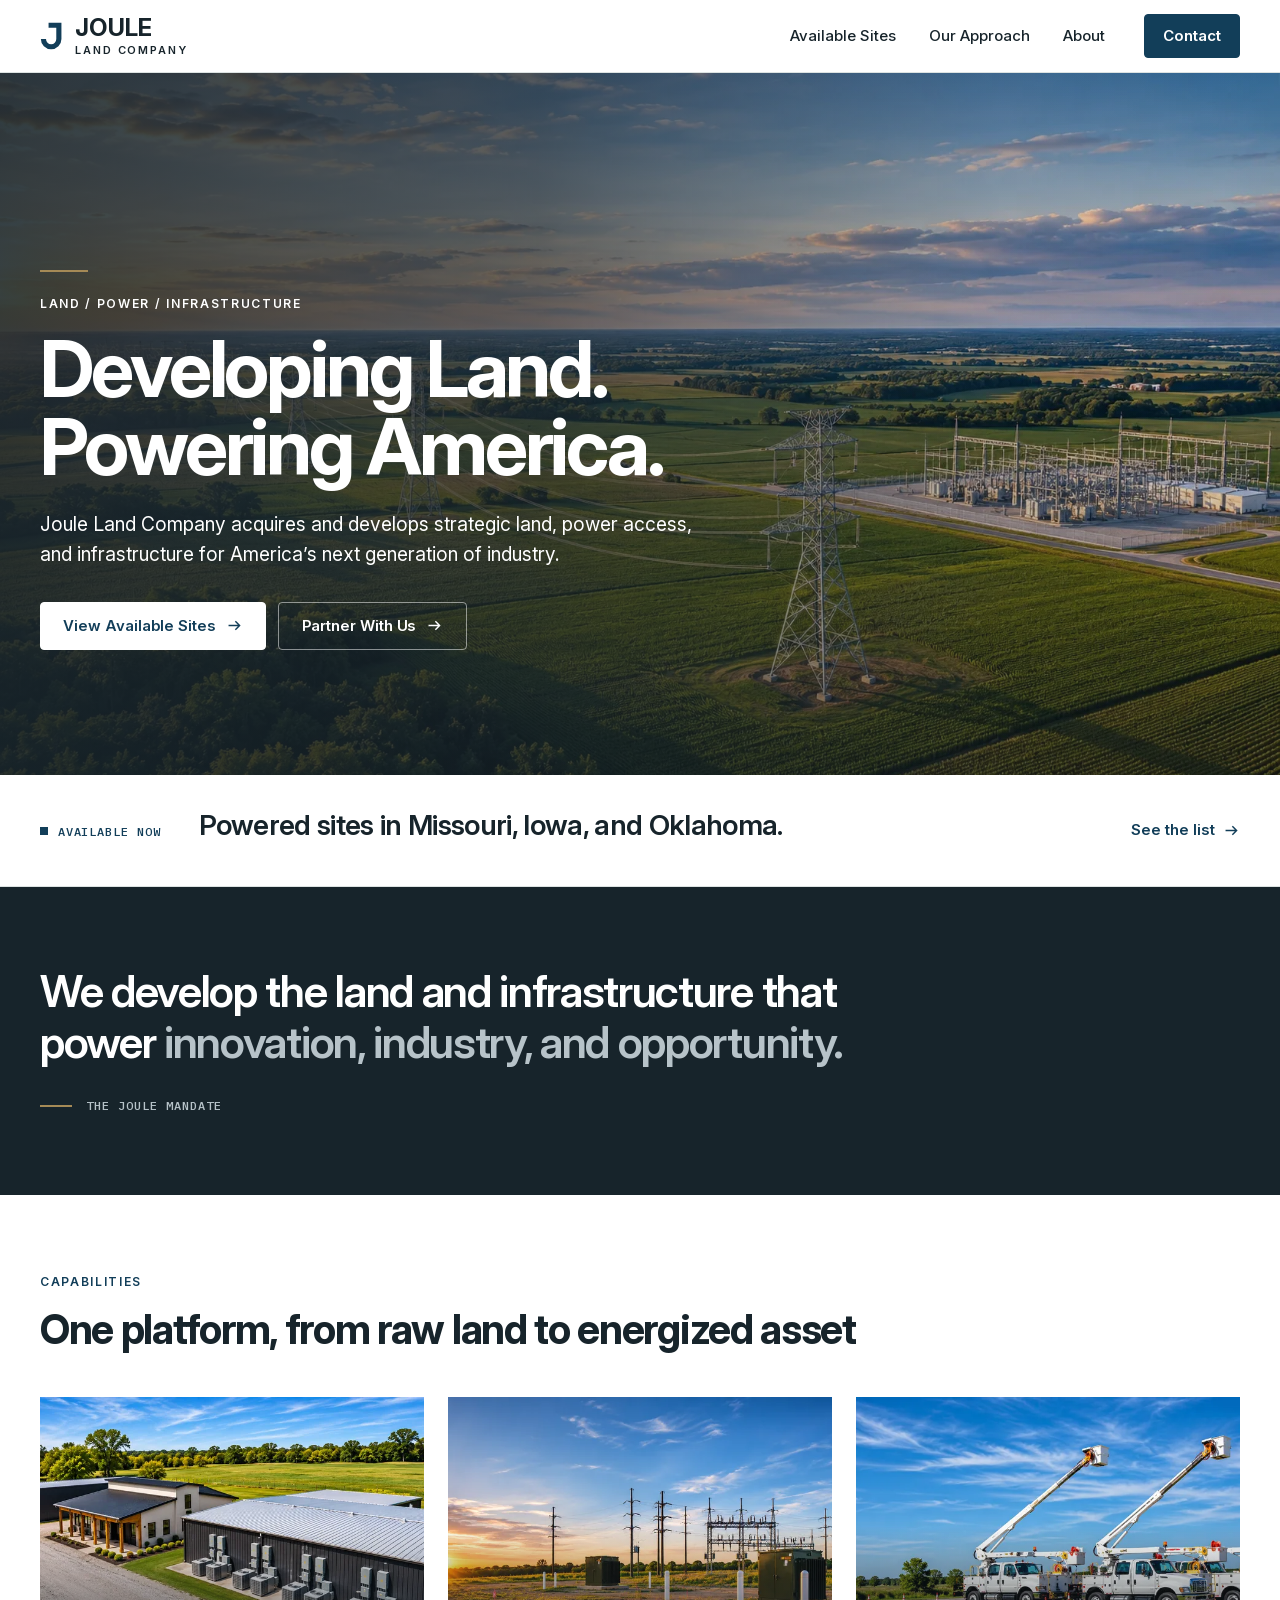
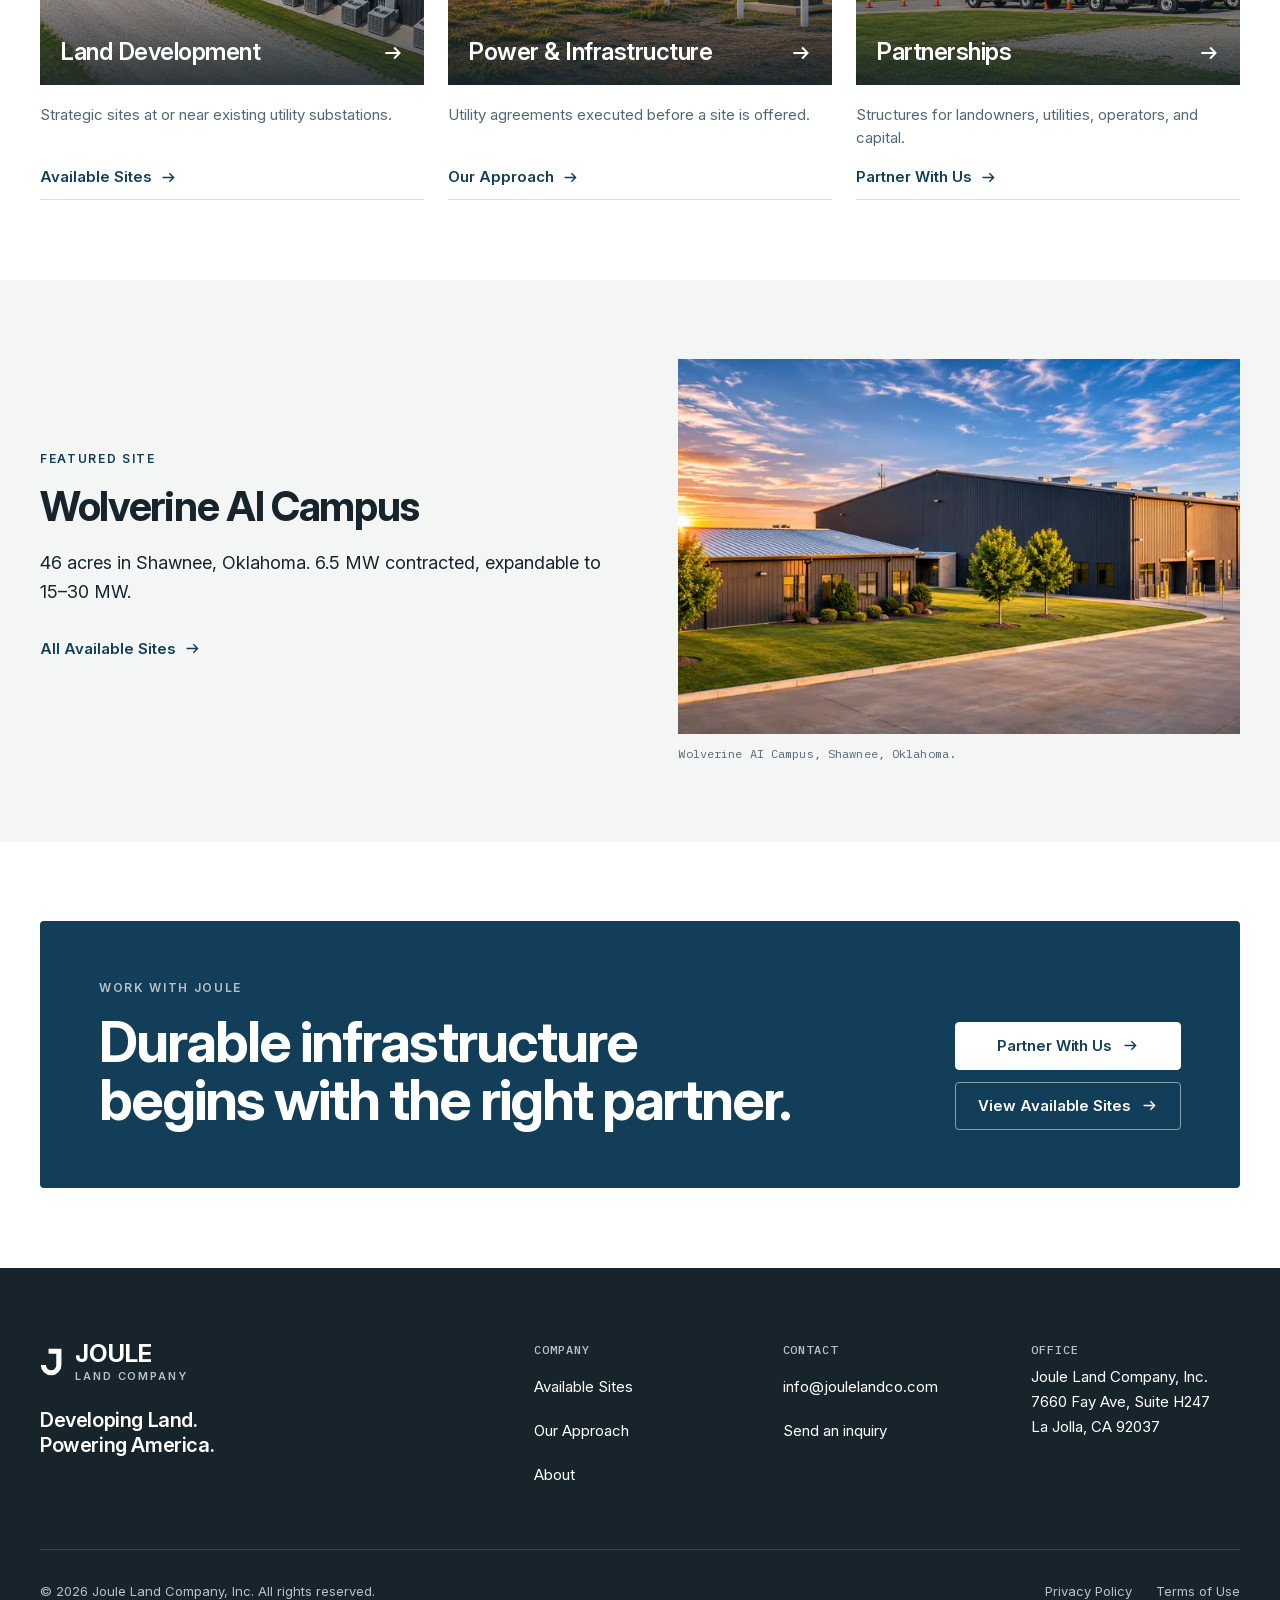
==== commit 4e8aeb24: "Connect the contact form and shorten two site names The contact form now submits to Formspree, which" ====
--- a/index.html
+++ b/index.html
@@ -7,14 +7,18 @@
   <meta name="referrer" content="strict-origin-when-cross-origin">
   <title>Joule Land Company — Developing Land. Powering America.</title>
   <meta name="description" content="Joule Land Company develops powered land for AI, industry, and utilities. Powered sites are available now in Missouri, Iowa, and Oklahoma.">
-  <link rel="icon" href="favicon.ico" sizes="48x48">
-  <link rel="icon" type="image/svg+xml" href="favicon.svg">
-  <link rel="apple-touch-icon" href="apple-touch-icon.png">
+  <link rel="icon" href="favicon.ico?v=2" sizes="48x48">
+  <link rel="icon" type="image/svg+xml" href="favicon.svg?v=2">
+  <link rel="apple-touch-icon" href="apple-touch-icon.png?v=2">
   <meta property="og:type" content="website">
   <meta property="og:site_name" content="Joule Land Company">
   <meta property="og:title" content="Joule Land Company — Developing Land. Powering America.">
   <meta property="og:description" content="Strategic land, power access, and critical infrastructure for America's next generation of industry.">
-  <meta property="og:image" content="https://joulelandco.com/images/brand-lockup.jpg">
+  <meta property="og:image" content="https://joulelandco.com/images/share-card.jpg">
+  <meta property="og:image:width" content="1200">
+  <meta property="og:image:height" content="630">
+  <meta property="og:image:alt" content="Joule Land Company. Developing Land. Powering America.">
+  <meta name="twitter:image" content="https://joulelandco.com/images/share-card.jpg">
   <meta property="og:url" content="https://joulelandco.com/">
   <meta name="twitter:card" content="summary_large_image">
   <link rel="canonical" href="https://joulelandco.com/">
@@ -229,6 +233,6 @@
     </div>
   </footer>
 
-  <script src="js/main.js?v=d21"></script>
+  <script src="js/main.js?v=d22"></script>
 </body>
 </html>
